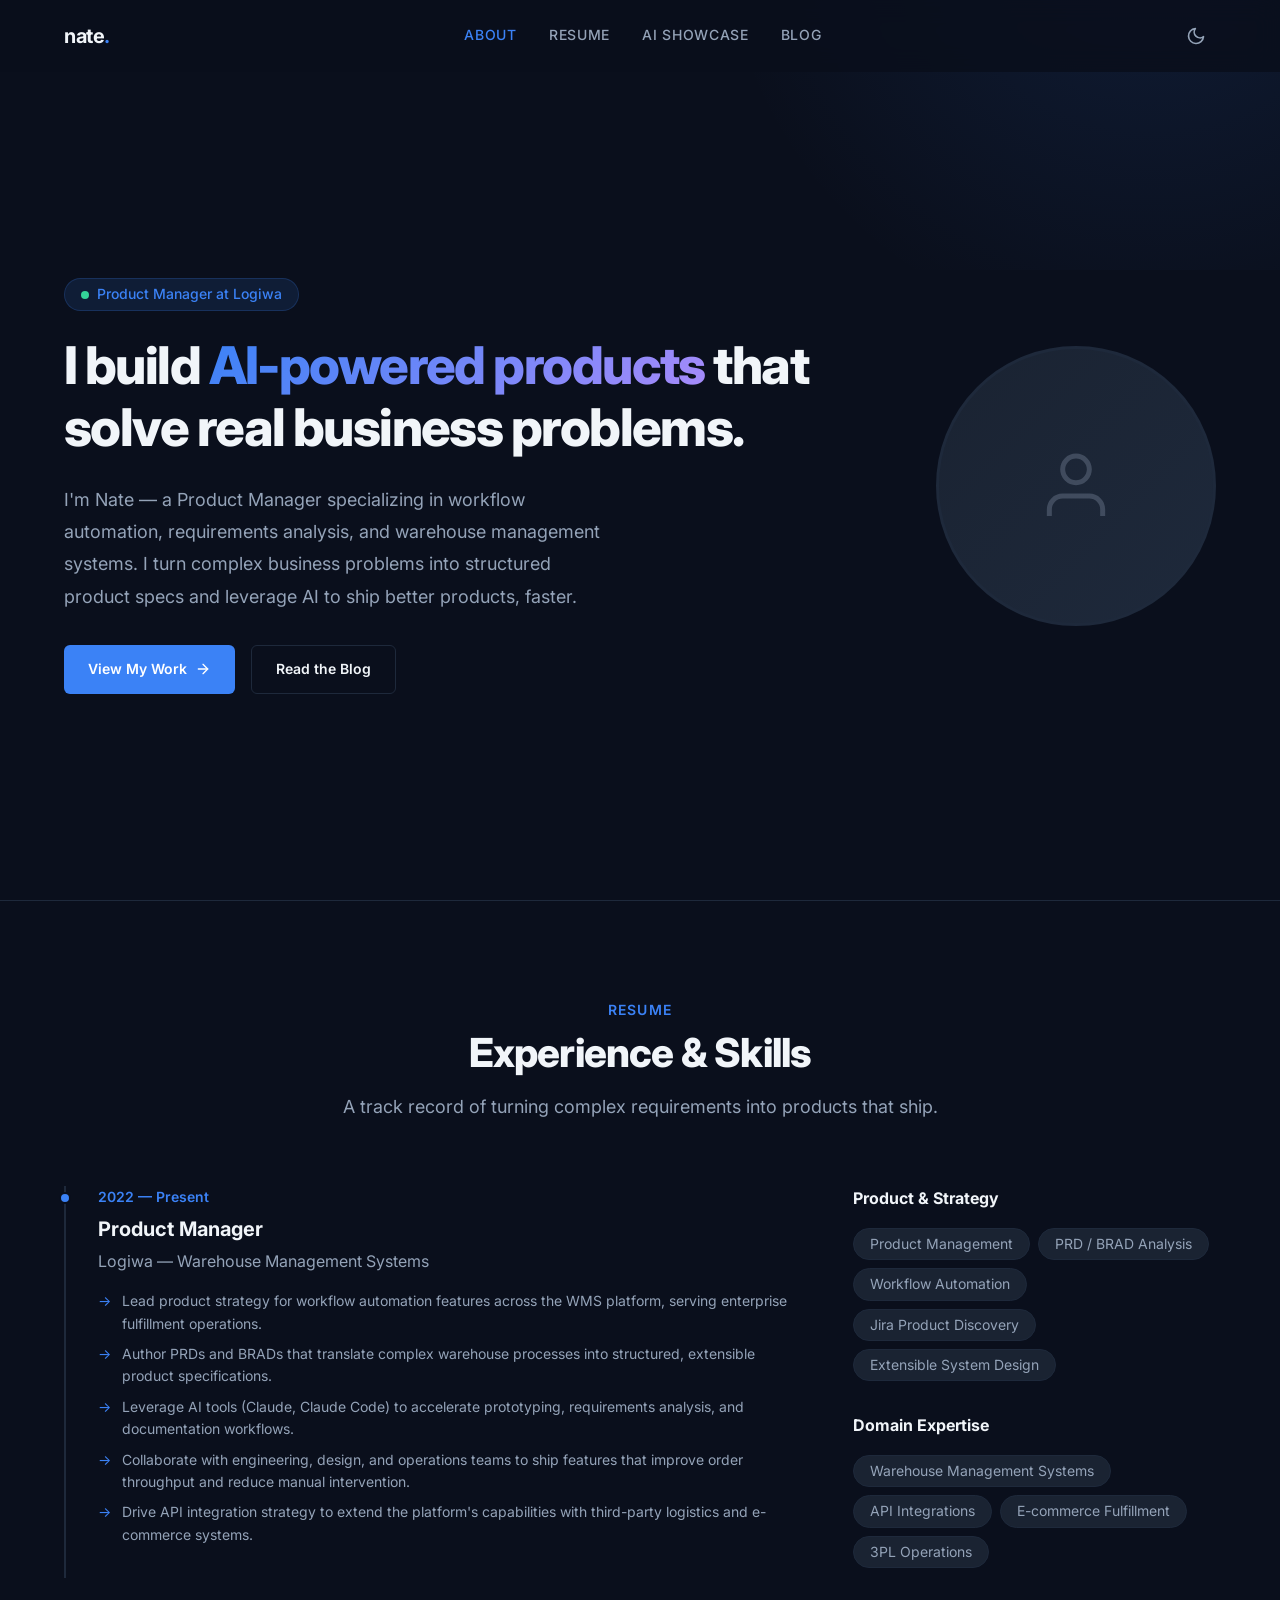
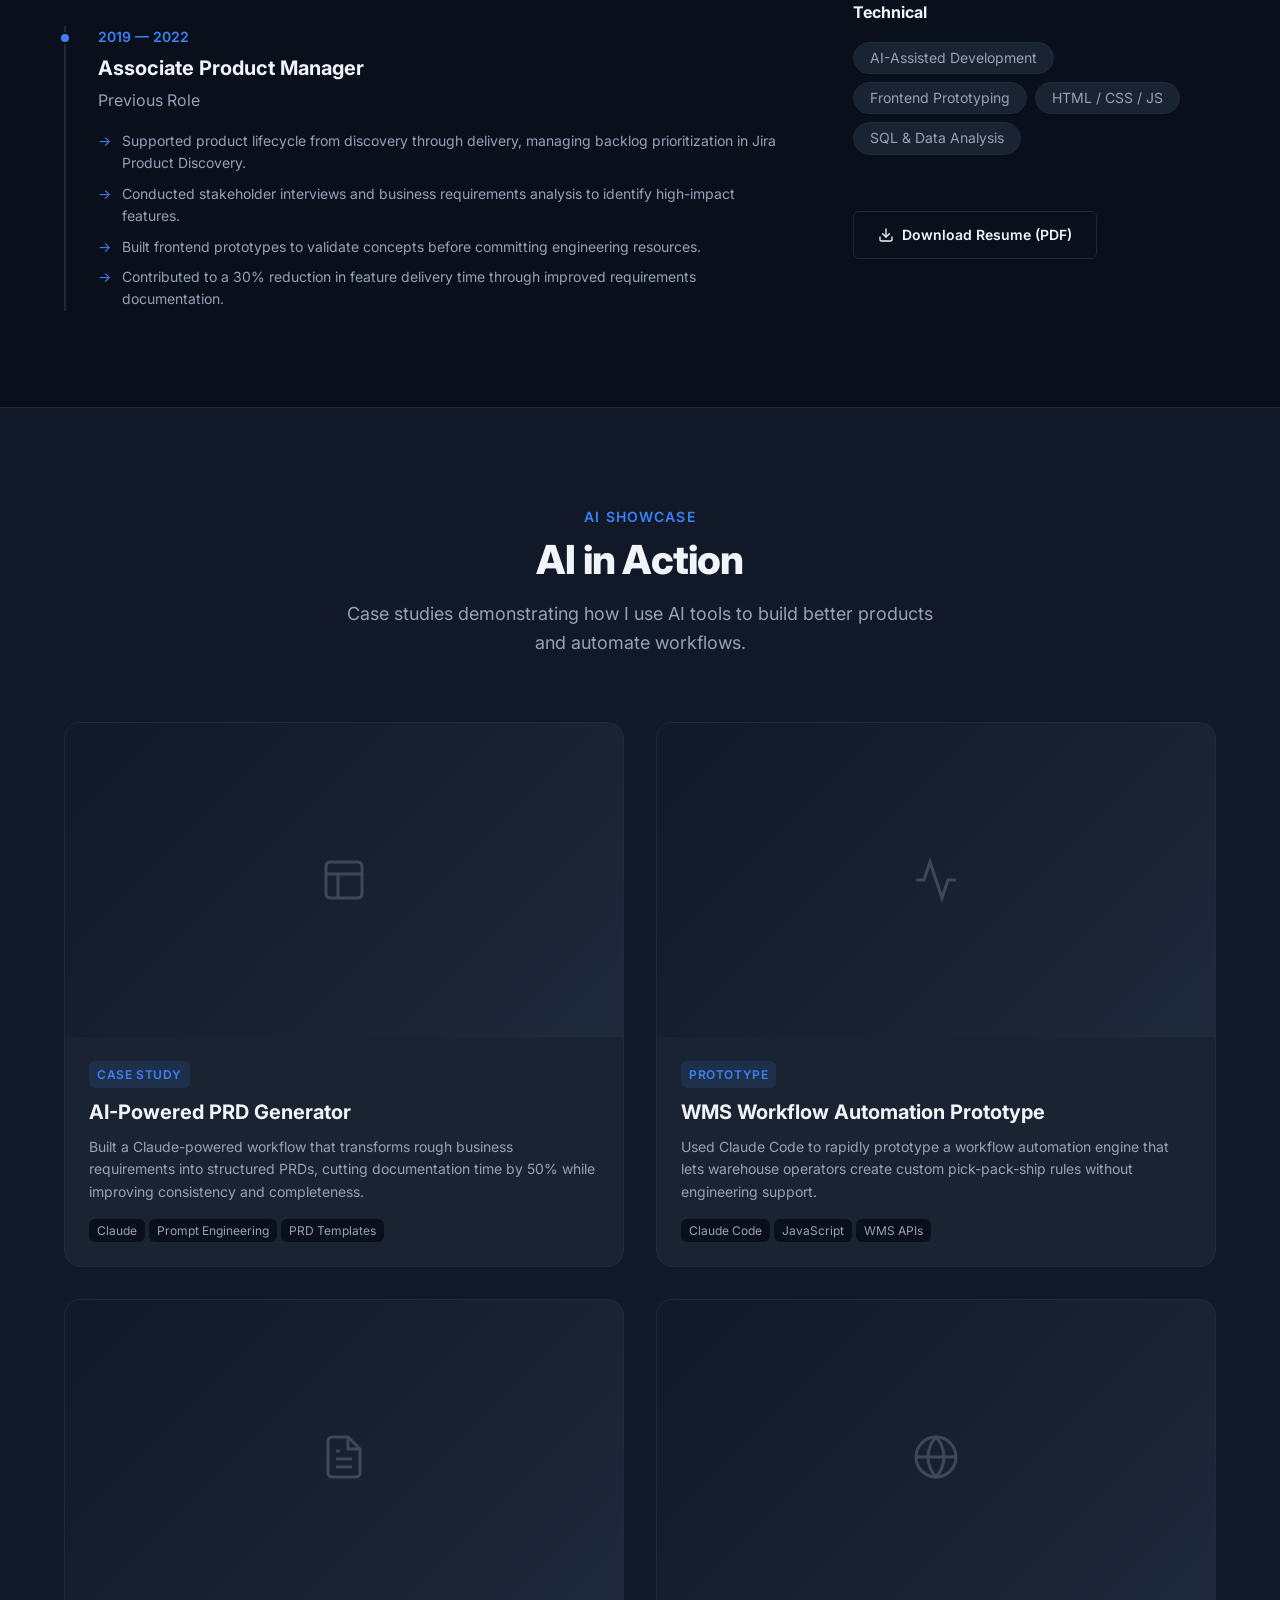
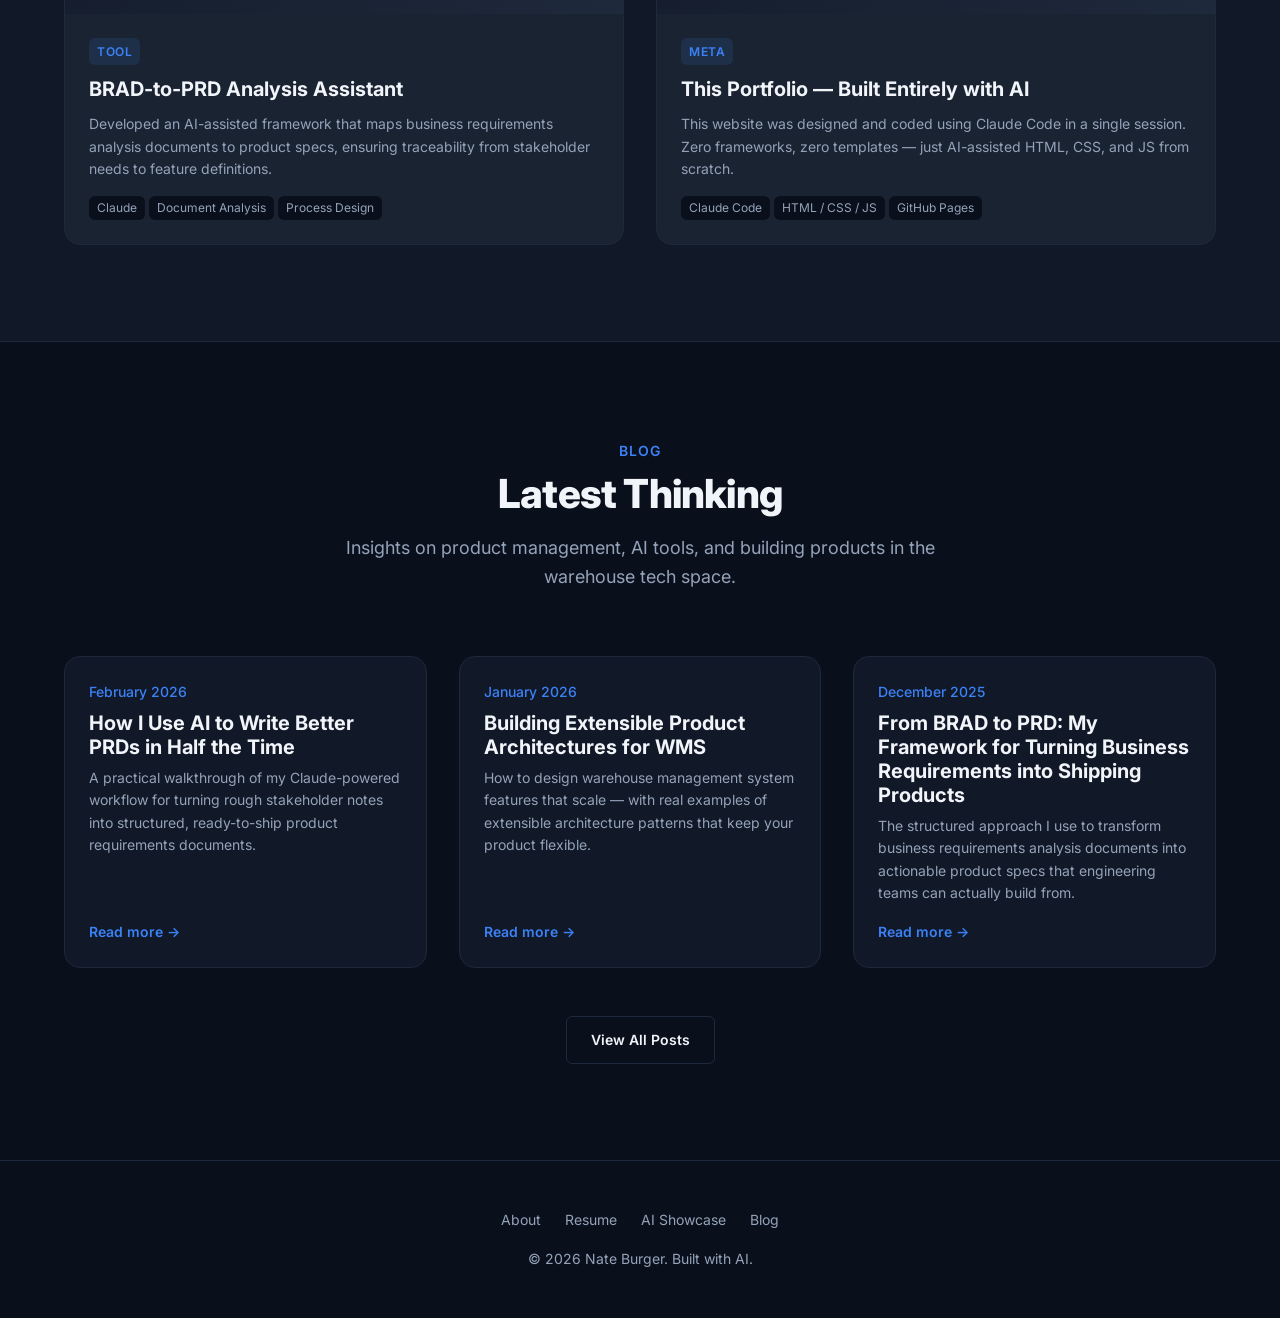
==== index.html @ ef0ab64f "Build complete personal website with blog, AI showcase, and full SEO Static HTML/CSS/JS site for Git" ====
<!DOCTYPE html>
<html lang="en" data-theme="dark">
<head>
  <meta charset="UTF-8">
  <meta name="viewport" content="width=device-width, initial-scale=1.0">

  <!-- Primary Meta -->
  <title>Nate Burger — Product Manager | AI-Powered Product Development & WMS</title>
  <meta name="description" content="Nate Burger is a Product Manager at Logiwa specializing in AI product management, warehouse management systems, workflow automation, and turning complex business problems into shipping products.">
  <meta name="keywords" content="product manager, AI product management, warehouse management systems, workflow automation, WMS product manager, PRD writing, business requirements analysis">
  <meta name="author" content="Nate Burger">
  <link rel="canonical" href="https://ndburger.github.io/testt/">

  <!-- Open Graph -->
  <meta property="og:type" content="website">
  <meta property="og:title" content="Nate Burger — Product Manager | AI-Powered Product Development">
  <meta property="og:description" content="Product Manager specializing in AI product management, warehouse management systems, and workflow automation.">
  <meta property="og:url" content="https://ndburger.github.io/testt/">
  <meta property="og:image" content="https://ndburger.github.io/testt/assets/images/og-image.png">
  <meta property="og:site_name" content="Nate Burger">

  <!-- Twitter Card -->
  <meta name="twitter:card" content="summary_large_image">
  <meta name="twitter:title" content="Nate Burger — Product Manager | AI-Powered Product Development">
  <meta name="twitter:description" content="Product Manager specializing in AI product management, warehouse management systems, and workflow automation.">
  <meta name="twitter:image" content="https://ndburger.github.io/testt/assets/images/og-image.png">

  <!-- JSON-LD Structured Data -->
  <script type="application/ld+json">
  {
    "@context": "https://schema.org",
    "@type": "Person",
    "name": "Nate Burger",
    "url": "https://ndburger.github.io/testt/",
    "jobTitle": "Product Manager",
    "worksFor": {
      "@type": "Organization",
      "name": "Logiwa"
    },
    "description": "Product Manager specializing in AI product management, warehouse management systems, and workflow automation.",
    "knowsAbout": [
      "Product Management",
      "AI Product Management",
      "Warehouse Management Systems",
      "Workflow Automation",
      "PRD Writing",
      "Business Requirements Analysis"
    ],
    "sameAs": []
  }
  </script>

  <!-- Fonts -->
  <link rel="preconnect" href="https://fonts.googleapis.com">
  <link rel="preconnect" href="https://fonts.gstatic.com" crossorigin>
  <link href="https://fonts.googleapis.com/css2?family=Inter:wght@400;500;600;700;800&display=swap" rel="stylesheet">

  <!-- Styles -->
  <link rel="stylesheet" href="assets/css/styles.css">
</head>
<body>

  <!-- ============ HEADER ============ -->
  <header class="site-header" role="banner">
    <div class="container header-inner">
      <a href="/" class="logo">nate<span>.</span></a>

      <nav class="nav-links" role="navigation" aria-label="Main navigation">
        <a href="#about">About</a>
        <a href="#experience">Resume</a>
        <a href="#showcase">AI Showcase</a>
        <a href="#blog">Blog</a>
      </nav>

      <div class="header-actions">
        <button class="theme-toggle" aria-label="Toggle dark/light mode">
          <svg class="icon-moon" width="20" height="20" viewBox="0 0 24 24" fill="none" stroke="currentColor" stroke-width="2" stroke-linecap="round" stroke-linejoin="round"><path d="M21 12.79A9 9 0 1 1 11.21 3 7 7 0 0 0 21 12.79z"/></svg>
          <svg class="icon-sun" width="20" height="20" viewBox="0 0 24 24" fill="none" stroke="currentColor" stroke-width="2" stroke-linecap="round" stroke-linejoin="round"><circle cx="12" cy="12" r="5"/><line x1="12" y1="1" x2="12" y2="3"/><line x1="12" y1="21" x2="12" y2="23"/><line x1="4.22" y1="4.22" x2="5.64" y2="5.64"/><line x1="18.36" y1="18.36" x2="19.78" y2="19.78"/><line x1="1" y1="12" x2="3" y2="12"/><line x1="21" y1="12" x2="23" y2="12"/><line x1="4.22" y1="19.78" x2="5.64" y2="18.36"/><line x1="18.36" y1="5.64" x2="19.78" y2="4.22"/></svg>
        </button>
        <button class="nav-toggle" aria-label="Open menu" aria-expanded="false">
          <span></span>
          <span></span>
          <span></span>
        </button>
      </div>
    </div>
  </header>

  <!-- Mobile nav overlay -->
  <nav class="mobile-nav" role="navigation" aria-label="Mobile navigation">
    <a href="#about">About</a>
    <a href="#experience">Resume</a>
    <a href="#showcase">AI Showcase</a>
    <a href="#blog">Blog</a>
  </nav>

  <main>
    <!-- ============ HERO ============ -->
    <section class="hero" id="about">
      <div class="container">
        <div class="hero-grid">
          <div class="hero-content fade-in">
            <div class="hero-badge">Product Manager at Logiwa</div>
            <h1>I build <span class="highlight">AI-powered products</span> that solve real business problems.</h1>
            <p class="hero-description">I'm Nate — a Product Manager specializing in workflow automation, requirements analysis, and warehouse management systems. I turn complex business problems into structured product specs and leverage AI to ship better products, faster.</p>
            <div class="hero-cta">
              <a href="#experience" class="btn btn-primary">
                View My Work
                <svg width="16" height="16" viewBox="0 0 24 24" fill="none" stroke="currentColor" stroke-width="2" stroke-linecap="round" stroke-linejoin="round"><line x1="5" y1="12" x2="19" y2="12"/><polyline points="12 5 19 12 12 19"/></svg>
              </a>
              <a href="blog/" class="btn btn-outline">Read the Blog</a>
            </div>
          </div>
          <div class="hero-image fade-in">
            <div class="headshot-placeholder" role="img" aria-label="Nate Burger headshot placeholder">
              <svg viewBox="0 0 24 24" fill="none" stroke="currentColor" stroke-width="1.5"><path d="M20 21v-2a4 4 0 0 0-4-4H8a4 4 0 0 0-4 4v2"/><circle cx="12" cy="7" r="4"/></svg>
            </div>
          </div>
        </div>
      </div>
    </section>

    <!-- ============ RESUME / EXPERIENCE ============ -->
    <section class="section resume-section" id="experience">
      <div class="container">
        <div class="section-header fade-in">
          <span class="section-label">Resume</span>
          <h2 class="section-title">Experience & Skills</h2>
          <p class="section-subtitle">A track record of turning complex requirements into products that ship.</p>
        </div>

        <div class="resume-grid">
          <!-- Experience Timeline -->
          <div class="resume-main fade-in-left">
            <div class="experience-item">
              <div class="experience-date">2022 — Present</div>
              <h3 class="experience-role">Product Manager</h3>
              <p class="experience-company">Logiwa — Warehouse Management Systems</p>
              <ul>
                <li>Lead product strategy for workflow automation features across the WMS platform, serving enterprise fulfillment operations.</li>
                <li>Author PRDs and BRADs that translate complex warehouse processes into structured, extensible product specifications.</li>
                <li>Leverage AI tools (Claude, Claude Code) to accelerate prototyping, requirements analysis, and documentation workflows.</li>
                <li>Collaborate with engineering, design, and operations teams to ship features that improve order throughput and reduce manual intervention.</li>
                <li>Drive API integration strategy to extend the platform's capabilities with third-party logistics and e-commerce systems.</li>
              </ul>
            </div>

            <div class="experience-item">
              <div class="experience-date">2019 — 2022</div>
              <h3 class="experience-role">Associate Product Manager</h3>
              <p class="experience-company">Previous Role</p>
              <ul>
                <li>Supported product lifecycle from discovery through delivery, managing backlog prioritization in Jira Product Discovery.</li>
                <li>Conducted stakeholder interviews and business requirements analysis to identify high-impact features.</li>
                <li>Built frontend prototypes to validate concepts before committing engineering resources.</li>
                <li>Contributed to a 30% reduction in feature delivery time through improved requirements documentation.</li>
              </ul>
            </div>
          </div>

          <!-- Skills Sidebar -->
          <div class="resume-sidebar fade-in-right">
            <div class="skills-group">
              <h3>Product & Strategy</h3>
              <div class="skill-tags">
                <span class="skill-tag">Product Management</span>
                <span class="skill-tag">PRD / BRAD Analysis</span>
                <span class="skill-tag">Workflow Automation</span>
                <span class="skill-tag">Jira Product Discovery</span>
                <span class="skill-tag">Extensible System Design</span>
              </div>
            </div>

            <div class="skills-group">
              <h3>Domain Expertise</h3>
              <div class="skill-tags">
                <span class="skill-tag">Warehouse Management Systems</span>
                <span class="skill-tag">API Integrations</span>
                <span class="skill-tag">E-commerce Fulfillment</span>
                <span class="skill-tag">3PL Operations</span>
              </div>
            </div>

            <div class="skills-group">
              <h3>Technical</h3>
              <div class="skill-tags">
                <span class="skill-tag">AI-Assisted Development</span>
                <span class="skill-tag">Frontend Prototyping</span>
                <span class="skill-tag">HTML / CSS / JS</span>
                <span class="skill-tag">SQL & Data Analysis</span>
              </div>
            </div>

            <div class="download-resume">
              <a href="#" class="btn btn-outline" download>
                <svg width="16" height="16" viewBox="0 0 24 24" fill="none" stroke="currentColor" stroke-width="2" stroke-linecap="round" stroke-linejoin="round"><path d="M21 15v4a2 2 0 0 1-2 2H5a2 2 0 0 1-2-2v-4"/><polyline points="7 10 12 15 17 10"/><line x1="12" y1="15" x2="12" y2="3"/></svg>
                Download Resume (PDF)
              </a>
            </div>
          </div>
        </div>
      </div>
    </section>

    <!-- ============ AI SHOWCASE ============ -->
    <section class="section showcase-section" id="showcase">
      <div class="container">
        <div class="section-header fade-in">
          <span class="section-label">AI Showcase</span>
          <h2 class="section-title">AI in Action</h2>
          <p class="section-subtitle">Case studies demonstrating how I use AI tools to build better products and automate workflows.</p>
        </div>

        <div class="showcase-grid stagger">
          <!-- Card 1 -->
          <article class="showcase-card fade-in" style="--i: 0">
            <div class="showcase-image" role="img" aria-label="Screenshot placeholder for AI-powered PRD generator">
              <svg viewBox="0 0 24 24" fill="none" stroke="currentColor" stroke-width="1.5"><rect x="3" y="3" width="18" height="18" rx="2"/><line x1="3" y1="9" x2="21" y2="9"/><line x1="9" y1="21" x2="9" y2="9"/></svg>
            </div>
            <div class="showcase-body">
              <span class="showcase-tag">Case Study</span>
              <h3>AI-Powered PRD Generator</h3>
              <p>Built a Claude-powered workflow that transforms rough business requirements into structured PRDs, cutting documentation time by 50% while improving consistency and completeness.</p>
              <div class="showcase-tools">
                <span>Claude</span>
                <span>Prompt Engineering</span>
                <span>PRD Templates</span>
              </div>
            </div>
          </article>

          <!-- Card 2 -->
          <article class="showcase-card fade-in" style="--i: 1">
            <div class="showcase-image" role="img" aria-label="Screenshot placeholder for workflow automation prototype">
              <svg viewBox="0 0 24 24" fill="none" stroke="currentColor" stroke-width="1.5"><polyline points="22 12 18 12 15 21 9 3 6 12 2 12"/></svg>
            </div>
            <div class="showcase-body">
              <span class="showcase-tag">Prototype</span>
              <h3>WMS Workflow Automation Prototype</h3>
              <p>Used Claude Code to rapidly prototype a workflow automation engine that lets warehouse operators create custom pick-pack-ship rules without engineering support.</p>
              <div class="showcase-tools">
                <span>Claude Code</span>
                <span>JavaScript</span>
                <span>WMS APIs</span>
              </div>
            </div>
          </article>

          <!-- Card 3 -->
          <article class="showcase-card fade-in" style="--i: 2">
            <div class="showcase-image" role="img" aria-label="Screenshot placeholder for requirements analysis dashboard">
              <svg viewBox="0 0 24 24" fill="none" stroke="currentColor" stroke-width="1.5"><path d="M14 2H6a2 2 0 0 0-2 2v16a2 2 0 0 0 2 2h12a2 2 0 0 0 2-2V8z"/><polyline points="14 2 14 8 20 8"/><line x1="16" y1="13" x2="8" y2="13"/><line x1="16" y1="17" x2="8" y2="17"/><polyline points="10 9 9 9 8 9"/></svg>
            </div>
            <div class="showcase-body">
              <span class="showcase-tag">Tool</span>
              <h3>BRAD-to-PRD Analysis Assistant</h3>
              <p>Developed an AI-assisted framework that maps business requirements analysis documents to product specs, ensuring traceability from stakeholder needs to feature definitions.</p>
              <div class="showcase-tools">
                <span>Claude</span>
                <span>Document Analysis</span>
                <span>Process Design</span>
              </div>
            </div>
          </article>

          <!-- Card 4 -->
          <article class="showcase-card fade-in" style="--i: 3">
            <div class="showcase-image" role="img" aria-label="Screenshot placeholder for this portfolio website">
              <svg viewBox="0 0 24 24" fill="none" stroke="currentColor" stroke-width="1.5"><circle cx="12" cy="12" r="10"/><line x1="2" y1="12" x2="22" y2="12"/><path d="M12 2a15.3 15.3 0 0 1 4 10 15.3 15.3 0 0 1-4 10 15.3 15.3 0 0 1-4-10 15.3 15.3 0 0 1 4-10z"/></svg>
            </div>
            <div class="showcase-body">
              <span class="showcase-tag">Meta</span>
              <h3>This Portfolio — Built Entirely with AI</h3>
              <p>This website was designed and coded using Claude Code in a single session. Zero frameworks, zero templates — just AI-assisted HTML, CSS, and JS from scratch.</p>
              <div class="showcase-tools">
                <span>Claude Code</span>
                <span>HTML / CSS / JS</span>
                <span>GitHub Pages</span>
              </div>
            </div>
          </article>
        </div>
      </div>
    </section>

    <!-- ============ BLOG PREVIEW ============ -->
    <section class="section blog-section" id="blog">
      <div class="container">
        <div class="section-header fade-in">
          <span class="section-label">Blog</span>
          <h2 class="section-title">Latest Thinking</h2>
          <p class="section-subtitle">Insights on product management, AI tools, and building products in the warehouse tech space.</p>
        </div>

        <div class="blog-grid stagger">
          <article class="blog-card fade-in" style="--i: 0">
            <span class="blog-card-date">February 2026</span>
            <h3><a href="blog/ai-powered-prds.html">How I Use AI to Write Better PRDs in Half the Time</a></h3>
            <p class="blog-card-excerpt">A practical walkthrough of my Claude-powered workflow for turning rough stakeholder notes into structured, ready-to-ship product requirements documents.</p>
            <a href="blog/ai-powered-prds.html" class="blog-card-link">Read more</a>
          </article>

          <article class="blog-card fade-in" style="--i: 1">
            <span class="blog-card-date">January 2026</span>
            <h3><a href="blog/extensible-product-architectures.html">Building Extensible Product Architectures for WMS</a></h3>
            <p class="blog-card-excerpt">How to design warehouse management system features that scale — with real examples of extensible architecture patterns that keep your product flexible.</p>
            <a href="blog/extensible-product-architectures.html" class="blog-card-link">Read more</a>
          </article>

          <article class="blog-card fade-in" style="--i: 2">
            <span class="blog-card-date">December 2025</span>
            <h3><a href="blog/brad-to-prd-framework.html">From BRAD to PRD: My Framework for Turning Business Requirements into Shipping Products</a></h3>
            <p class="blog-card-excerpt">The structured approach I use to transform business requirements analysis documents into actionable product specs that engineering teams can actually build from.</p>
            <a href="blog/brad-to-prd-framework.html" class="blog-card-link">Read more</a>
          </article>
        </div>

        <div class="blog-view-all fade-in">
          <a href="blog/" class="btn btn-outline">View All Posts</a>
        </div>
      </div>
    </section>
  </main>

  <!-- ============ FOOTER ============ -->
  <footer class="site-footer" role="contentinfo">
    <div class="container">
      <div class="footer-content">
        <nav class="footer-links" aria-label="Footer navigation">
          <a href="#about">About</a>
          <a href="#experience">Resume</a>
          <a href="#showcase">AI Showcase</a>
          <a href="blog/">Blog</a>
        </nav>
        <p class="footer-copy">&copy; 2026 Nate Burger. Built with AI.</p>
      </div>
    </div>
  </footer>

  <!-- Back to top -->
  <button class="back-to-top" aria-label="Back to top">
    <svg width="20" height="20" viewBox="0 0 24 24" fill="none" stroke="currentColor" stroke-width="2" stroke-linecap="round" stroke-linejoin="round"><polyline points="18 15 12 9 6 15"/></svg>
  </button>

  <script src="assets/js/main.js"></script>
</body>
</html>
---- assets/css/styles.css ----
/* ==========================================================================
   Nate's PM Portfolio & Blog — Main Stylesheet
   Mobile-first, dark-mode default
   ========================================================================== */

/* ---------- CSS Custom Properties ---------- */
:root {
  /* Dark mode (default) */
  --color-bg: #0a0f1c;
  --color-surface: #111827;
  --color-surface-raised: #1a2332;
  --color-text: #f1f5f9;
  --color-text-muted: #94a3b8;
  --color-primary: #3b82f6;
  --color-primary-hover: #60a5fa;
  --color-primary-subtle: rgba(59, 130, 246, 0.12);
  --color-border: #1e293b;
  --color-accent: #a78bfa;
  --color-success: #34d399;
  --color-code-bg: #1e293b;

  /* Spacing */
  --space-xs: 0.25rem;
  --space-sm: 0.5rem;
  --space-md: 1rem;
  --space-lg: 1.5rem;
  --space-xl: 2rem;
  --space-2xl: 3rem;
  --space-3xl: 4rem;
  --space-4xl: 6rem;

  /* Typography */
  --font-sans: 'Inter', -apple-system, BlinkMacSystemFont, 'Segoe UI', Roboto, Oxygen, Ubuntu, Cantarell, sans-serif;
  --font-mono: 'JetBrains Mono', 'Fira Code', 'Cascadia Code', Consolas, monospace;
  --font-size-sm: 0.875rem;
  --font-size-base: 1rem;
  --font-size-lg: 1.125rem;
  --font-size-xl: 1.25rem;
  --font-size-2xl: 1.5rem;
  --font-size-3xl: 2rem;
  --font-size-4xl: 2.5rem;
  --font-size-5xl: 3.25rem;
  --line-height-tight: 1.2;
  --line-height-base: 1.6;
  --line-height-loose: 1.8;

  /* Layout */
  --container-max: 1200px;
  --content-max: 720px;
  --header-height: 72px;
  --radius-sm: 6px;
  --radius-md: 10px;
  --radius-lg: 16px;

  /* Transitions */
  --transition-fast: 150ms ease;
  --transition-base: 250ms ease;
  --transition-slow: 400ms ease;
}

/* Light mode overrides */
[data-theme="light"] {
  --color-bg: #ffffff;
  --color-surface: #f8fafc;
  --color-surface-raised: #f1f5f9;
  --color-text: #0f172a;
  --color-text-muted: #475569;
  --color-primary: #2563eb;
  --color-primary-hover: #1d4ed8;
  --color-primary-subtle: rgba(37, 99, 235, 0.08);
  --color-border: #e2e8f0;
  --color-accent: #7c3aed;
  --color-success: #059669;
  --color-code-bg: #f1f5f9;
}

/* ---------- Reset & Base ---------- */
*,
*::before,
*::after {
  margin: 0;
  padding: 0;
  box-sizing: border-box;
}

html {
  scroll-behavior: smooth;
  scroll-padding-top: var(--header-height);
  -webkit-text-size-adjust: 100%;
}

body {
  font-family: var(--font-sans);
  font-size: var(--font-size-base);
  line-height: var(--line-height-base);
  color: var(--color-text);
  background-color: var(--color-bg);
  -webkit-font-smoothing: antialiased;
  -moz-osx-font-smoothing: grayscale;
  transition: background-color var(--transition-base), color var(--transition-base);
}

img {
  max-width: 100%;
  height: auto;
  display: block;
}

a {
  color: var(--color-primary);
  text-decoration: none;
  transition: color var(--transition-fast);
}

a:hover {
  color: var(--color-primary-hover);
}

ul, ol {
  list-style: none;
}

button {
  font: inherit;
  cursor: pointer;
  border: none;
  background: none;
  color: inherit;
}

::selection {
  background: var(--color-primary);
  color: #fff;
}

/* ---------- Utilities ---------- */
.container {
  width: 100%;
  max-width: var(--container-max);
  margin: 0 auto;
  padding: 0 var(--space-lg);
}

.sr-only {
  position: absolute;
  width: 1px;
  height: 1px;
  padding: 0;
  margin: -1px;
  overflow: hidden;
  clip: rect(0, 0, 0, 0);
  white-space: nowrap;
  border-width: 0;
}

/* ---------- Scroll Animations ---------- */
.fade-in {
  opacity: 0;
  transform: translateY(24px);
  transition: opacity 0.6s ease, transform 0.6s ease;
}

.fade-in.visible {
  opacity: 1;
  transform: translateY(0);
}

.fade-in-left {
  opacity: 0;
  transform: translateX(-24px);
  transition: opacity 0.6s ease, transform 0.6s ease;
}

.fade-in-left.visible {
  opacity: 1;
  transform: translateX(0);
}

.fade-in-right {
  opacity: 0;
  transform: translateX(24px);
  transition: opacity 0.6s ease, transform 0.6s ease;
}

.fade-in-right.visible {
  opacity: 1;
  transform: translateX(0);
}

/* Stagger children */
.stagger > * {
  transition-delay: calc(var(--i, 0) * 100ms);
}

/* ---------- Header / Navigation ---------- */
.site-header {
  position: fixed;
  top: 0;
  left: 0;
  right: 0;
  z-index: 100;
  height: var(--header-height);
  background: rgba(10, 15, 28, 0.85);
  backdrop-filter: blur(12px);
  -webkit-backdrop-filter: blur(12px);
  border-bottom: 1px solid var(--color-border);
  transition: background var(--transition-base), border-color var(--transition-base);
}

[data-theme="light"] .site-header {
  background: rgba(255, 255, 255, 0.85);
}

.header-inner {
  display: flex;
  align-items: center;
  justify-content: space-between;
  height: 100%;
}

.logo {
  font-size: var(--font-size-xl);
  font-weight: 700;
  color: var(--color-text);
  letter-spacing: -0.02em;
}

.logo span {
  color: var(--color-primary);
}

.nav-links {
  display: none;
  gap: var(--space-xl);
  align-items: center;
}

.nav-links a {
  color: var(--color-text-muted);
  font-size: var(--font-size-sm);
  font-weight: 500;
  text-transform: uppercase;
  letter-spacing: 0.05em;
  transition: color var(--transition-fast);
}

.nav-links a:hover,
.nav-links a.active {
  color: var(--color-primary);
}

.header-actions {
  display: flex;
  align-items: center;
  gap: var(--space-md);
}

/* Theme toggle */
.theme-toggle {
  display: flex;
  align-items: center;
  justify-content: center;
  width: 40px;
  height: 40px;
  border-radius: 50%;
  color: var(--color-text-muted);
  transition: color var(--transition-fast), background var(--transition-fast);
}

.theme-toggle:hover {
  color: var(--color-text);
  background: var(--color-surface-raised);
}

.theme-toggle .icon-sun {
  display: none;
}

[data-theme="light"] .theme-toggle .icon-moon {
  display: none;
}

[data-theme="light"] .theme-toggle .icon-sun {
  display: block;
}

/* Mobile hamburger */
.nav-toggle {
  display: flex;
  flex-direction: column;
  gap: 5px;
  width: 28px;
  padding: 4px 0;
}

.nav-toggle span {
  display: block;
  height: 2px;
  background: var(--color-text);
  border-radius: 2px;
  transition: transform var(--transition-base), opacity var(--transition-base);
}

.nav-toggle.active span:nth-child(1) {
  transform: translateY(7px) rotate(45deg);
}

.nav-toggle.active span:nth-child(2) {
  opacity: 0;
}

.nav-toggle.active span:nth-child(3) {
  transform: translateY(-7px) rotate(-45deg);
}

/* Mobile menu */
.mobile-nav {
  display: none;
  position: fixed;
  top: var(--header-height);
  left: 0;
  right: 0;
  bottom: 0;
  background: var(--color-bg);
  z-index: 99;
  padding: var(--space-2xl) var(--space-lg);
  opacity: 0;
  transform: translateY(-8px);
  transition: opacity var(--transition-base), transform var(--transition-base);
}

.mobile-nav.open {
  display: flex;
  flex-direction: column;
  gap: var(--space-lg);
  opacity: 1;
  transform: translateY(0);
}

.mobile-nav a {
  color: var(--color-text);
  font-size: var(--font-size-2xl);
  font-weight: 600;
}

/* ---------- Hero Section ---------- */
.hero {
  min-height: 100vh;
  display: flex;
  align-items: center;
  padding-top: var(--header-height);
  position: relative;
  overflow: hidden;
}

.hero::before {
  content: '';
  position: absolute;
  top: -50%;
  right: -30%;
  width: 80%;
  height: 80%;
  background: radial-gradient(circle, var(--color-primary-subtle) 0%, transparent 70%);
  pointer-events: none;
}

.hero-grid {
  display: grid;
  grid-template-columns: 1fr;
  gap: var(--space-2xl);
  align-items: center;
}

.hero-content {
  position: relative;
  z-index: 1;
}

.hero-badge {
  display: inline-flex;
  align-items: center;
  gap: var(--space-sm);
  padding: var(--space-xs) var(--space-md);
  background: var(--color-primary-subtle);
  border: 1px solid rgba(59, 130, 246, 0.2);
  border-radius: 999px;
  font-size: var(--font-size-sm);
  color: var(--color-primary);
  font-weight: 500;
  margin-bottom: var(--space-lg);
}

.hero-badge::before {
  content: '';
  width: 8px;
  height: 8px;
  border-radius: 50%;
  background: var(--color-success);
  animation: pulse 2s infinite;
}

@keyframes pulse {
  0%, 100% { opacity: 1; }
  50% { opacity: 0.4; }
}

.hero h1 {
  font-size: var(--font-size-4xl);
  font-weight: 800;
  line-height: var(--line-height-tight);
  letter-spacing: -0.03em;
  margin-bottom: var(--space-lg);
}

.hero h1 .highlight {
  background: linear-gradient(135deg, var(--color-primary), var(--color-accent));
  -webkit-background-clip: text;
  -webkit-text-fill-color: transparent;
  background-clip: text;
}

.hero-description {
  font-size: var(--font-size-lg);
  color: var(--color-text-muted);
  line-height: var(--line-height-loose);
  max-width: 540px;
  margin-bottom: var(--space-xl);
}

.hero-cta {
  display: flex;
  flex-wrap: wrap;
  gap: var(--space-md);
}

.hero-image {
  display: flex;
  justify-content: center;
}

.headshot-placeholder {
  width: 280px;
  height: 280px;
  border-radius: 50%;
  background: linear-gradient(135deg, var(--color-surface-raised), var(--color-border));
  display: flex;
  align-items: center;
  justify-content: center;
  font-size: var(--font-size-sm);
  color: var(--color-text-muted);
  border: 3px solid var(--color-border);
  position: relative;
  overflow: hidden;
}

.headshot-placeholder svg {
  width: 80px;
  height: 80px;
  opacity: 0.3;
}

/* ---------- Buttons ---------- */
.btn {
  display: inline-flex;
  align-items: center;
  gap: var(--space-sm);
  padding: 0.75rem 1.5rem;
  font-weight: 600;
  font-size: var(--font-size-sm);
  border-radius: var(--radius-sm);
  transition: all var(--transition-fast);
  white-space: nowrap;
}

.btn-primary {
  background: var(--color-primary);
  color: #fff;
}

.btn-primary:hover {
  background: var(--color-primary-hover);
  color: #fff;
  transform: translateY(-1px);
  box-shadow: 0 4px 12px rgba(59, 130, 246, 0.3);
}

.btn-outline {
  border: 1px solid var(--color-border);
  color: var(--color-text);
}

.btn-outline:hover {
  border-color: var(--color-primary);
  color: var(--color-primary);
  background: var(--color-primary-subtle);
}

.btn svg {
  width: 16px;
  height: 16px;
}

/* ---------- Sections ---------- */
.section {
  padding: var(--space-4xl) 0;
}

.section-header {
  text-align: center;
  margin-bottom: var(--space-3xl);
}

.section-label {
  display: inline-block;
  font-size: var(--font-size-sm);
  font-weight: 600;
  text-transform: uppercase;
  letter-spacing: 0.08em;
  color: var(--color-primary);
  margin-bottom: var(--space-sm);
}

.section-title {
  font-size: var(--font-size-3xl);
  font-weight: 800;
  letter-spacing: -0.02em;
  line-height: var(--line-height-tight);
  margin-bottom: var(--space-md);
}

.section-subtitle {
  font-size: var(--font-size-lg);
  color: var(--color-text-muted);
  max-width: 600px;
  margin: 0 auto;
}

/* ---------- Resume / Experience Section ---------- */
.resume-section {
  border-top: 1px solid var(--color-border);
}

.resume-grid {
  display: grid;
  grid-template-columns: 1fr;
  gap: var(--space-3xl);
}

.resume-main {
  display: flex;
  flex-direction: column;
  gap: var(--space-2xl);
}

/* Experience timeline */
.experience-item {
  position: relative;
  padding-left: var(--space-xl);
  border-left: 2px solid var(--color-border);
  padding-bottom: var(--space-xl);
}

.experience-item:last-child {
  padding-bottom: 0;
}

.experience-item::before {
  content: '';
  position: absolute;
  left: -7px;
  top: 6px;
  width: 12px;
  height: 12px;
  border-radius: 50%;
  background: var(--color-primary);
  border: 2px solid var(--color-bg);
}

.experience-date {
  font-size: var(--font-size-sm);
  color: var(--color-primary);
  font-weight: 600;
  margin-bottom: var(--space-xs);
}

.experience-role {
  font-size: var(--font-size-xl);
  font-weight: 700;
  margin-bottom: var(--space-xs);
}

.experience-company {
  color: var(--color-text-muted);
  margin-bottom: var(--space-md);
}

.experience-item ul {
  display: flex;
  flex-direction: column;
  gap: var(--space-sm);
}

.experience-item li {
  position: relative;
  padding-left: var(--space-lg);
  color: var(--color-text-muted);
  font-size: var(--font-size-sm);
  line-height: var(--line-height-base);
}

.experience-item li::before {
  content: '→';
  position: absolute;
  left: 0;
  color: var(--color-primary);
}

/* Skills */
.resume-sidebar {
  display: flex;
  flex-direction: column;
  gap: var(--space-xl);
}

.skills-group h3 {
  font-size: var(--font-size-base);
  font-weight: 700;
  margin-bottom: var(--space-md);
  color: var(--color-text);
}

.skill-tags {
  display: flex;
  flex-wrap: wrap;
  gap: var(--space-sm);
}

.skill-tag {
  padding: var(--space-xs) var(--space-md);
  background: var(--color-surface-raised);
  border: 1px solid var(--color-border);
  border-radius: 999px;
  font-size: var(--font-size-sm);
  color: var(--color-text-muted);
  transition: all var(--transition-fast);
}

.skill-tag:hover {
  border-color: var(--color-primary);
  color: var(--color-primary);
  background: var(--color-primary-subtle);
}

.download-resume {
  margin-top: var(--space-lg);
}

/* ---------- AI Showcase Section ---------- */
.showcase-section {
  border-top: 1px solid var(--color-border);
  background: var(--color-surface);
}

.showcase-grid {
  display: grid;
  grid-template-columns: 1fr;
  gap: var(--space-xl);
}

.showcase-card {
  background: var(--color-surface-raised);
  border: 1px solid var(--color-border);
  border-radius: var(--radius-lg);
  overflow: hidden;
  transition: transform var(--transition-base), box-shadow var(--transition-base), border-color var(--transition-base);
}

.showcase-card:hover {
  transform: translateY(-4px);
  box-shadow: 0 12px 40px rgba(0, 0, 0, 0.2);
  border-color: var(--color-primary);
}

[data-theme="light"] .showcase-card:hover {
  box-shadow: 0 12px 40px rgba(0, 0, 0, 0.08);
}

.showcase-image {
  width: 100%;
  aspect-ratio: 16 / 9;
  background: linear-gradient(135deg, var(--color-surface), var(--color-border));
  display: flex;
  align-items: center;
  justify-content: center;
  color: var(--color-text-muted);
  font-size: var(--font-size-sm);
}

.showcase-image svg {
  width: 48px;
  height: 48px;
  opacity: 0.3;
}

.showcase-body {
  padding: var(--space-lg);
}

.showcase-tag {
  display: inline-block;
  padding: var(--space-xs) var(--space-sm);
  background: var(--color-primary-subtle);
  color: var(--color-primary);
  font-size: 0.75rem;
  font-weight: 600;
  border-radius: var(--radius-sm);
  text-transform: uppercase;
  letter-spacing: 0.05em;
  margin-bottom: var(--space-sm);
}

.showcase-body h3 {
  font-size: var(--font-size-xl);
  font-weight: 700;
  margin-bottom: var(--space-sm);
}

.showcase-body p {
  color: var(--color-text-muted);
  font-size: var(--font-size-sm);
  line-height: var(--line-height-base);
}

.showcase-tools {
  display: flex;
  flex-wrap: wrap;
  gap: var(--space-xs);
  margin-top: var(--space-md);
}

.showcase-tools span {
  padding: 2px 8px;
  background: var(--color-bg);
  border-radius: var(--radius-sm);
  font-size: 0.75rem;
  color: var(--color-text-muted);
}

/* ---------- Blog Section ---------- */
.blog-section {
  border-top: 1px solid var(--color-border);
}

.blog-grid {
  display: grid;
  grid-template-columns: 1fr;
  gap: var(--space-xl);
}

.blog-card {
  background: var(--color-surface);
  border: 1px solid var(--color-border);
  border-radius: var(--radius-lg);
  padding: var(--space-lg);
  transition: transform var(--transition-base), box-shadow var(--transition-base), border-color var(--transition-base);
  display: flex;
  flex-direction: column;
}

.blog-card:hover {
  transform: translateY(-2px);
  border-color: var(--color-primary);
  box-shadow: 0 8px 24px rgba(0, 0, 0, 0.15);
}

[data-theme="light"] .blog-card:hover {
  box-shadow: 0 8px 24px rgba(0, 0, 0, 0.06);
}

.blog-card-date {
  font-size: var(--font-size-sm);
  color: var(--color-primary);
  font-weight: 500;
  margin-bottom: var(--space-sm);
}

.blog-card h3 {
  font-size: var(--font-size-xl);
  font-weight: 700;
  margin-bottom: var(--space-sm);
  line-height: var(--line-height-tight);
}

.blog-card h3 a {
  color: var(--color-text);
  transition: color var(--transition-fast);
}

.blog-card h3 a:hover {
  color: var(--color-primary);
}

.blog-card-excerpt {
  color: var(--color-text-muted);
  font-size: var(--font-size-sm);
  line-height: var(--line-height-base);
  flex: 1;
  margin-bottom: var(--space-md);
}

.blog-card-link {
  font-size: var(--font-size-sm);
  font-weight: 600;
  display: inline-flex;
  align-items: center;
  gap: var(--space-xs);
}

.blog-card-link::after {
  content: '→';
  transition: transform var(--transition-fast);
}

.blog-card-link:hover::after {
  transform: translateX(4px);
}

.blog-view-all {
  text-align: center;
  margin-top: var(--space-2xl);
}

/* ---------- Blog Post Layout ---------- */
.blog-post-header {
  padding-top: calc(var(--header-height) + var(--space-3xl));
  padding-bottom: var(--space-2xl);
  text-align: center;
}

.blog-post-meta {
  display: flex;
  align-items: center;
  justify-content: center;
  gap: var(--space-md);
  flex-wrap: wrap;
  margin-bottom: var(--space-lg);
  color: var(--color-text-muted);
  font-size: var(--font-size-sm);
}

.blog-post-meta span {
  display: inline-flex;
  align-items: center;
  gap: var(--space-xs);
}

.blog-post-header h1 {
  font-size: var(--font-size-3xl);
  font-weight: 800;
  letter-spacing: -0.02em;
  line-height: var(--line-height-tight);
  max-width: 800px;
  margin: 0 auto;
}

.blog-post-content {
  max-width: var(--content-max);
  margin: 0 auto;
  padding: 0 var(--space-lg) var(--space-4xl);
}

.blog-post-content h2 {
  font-size: var(--font-size-2xl);
  font-weight: 700;
  margin-top: var(--space-2xl);
  margin-bottom: var(--space-md);
  letter-spacing: -0.01em;
}

.blog-post-content h3 {
  font-size: var(--font-size-xl);
  font-weight: 600;
  margin-top: var(--space-xl);
  margin-bottom: var(--space-sm);
}

.blog-post-content p {
  color: var(--color-text-muted);
  line-height: var(--line-height-loose);
  margin-bottom: var(--space-lg);
}

.blog-post-content ul,
.blog-post-content ol {
  margin-bottom: var(--space-lg);
  padding-left: var(--space-xl);
}

.blog-post-content ul {
  list-style: disc;
}

.blog-post-content ol {
  list-style: decimal;
}

.blog-post-content li {
  color: var(--color-text-muted);
  line-height: var(--line-height-loose);
  margin-bottom: var(--space-sm);
}

.blog-post-content blockquote {
  border-left: 3px solid var(--color-primary);
  padding: var(--space-md) var(--space-lg);
  margin-bottom: var(--space-lg);
  background: var(--color-surface);
  border-radius: 0 var(--radius-sm) var(--radius-sm) 0;
}

.blog-post-content blockquote p {
  color: var(--color-text);
  font-style: italic;
  margin-bottom: 0;
}

.blog-post-content code {
  font-family: var(--font-mono);
  font-size: 0.875em;
  background: var(--color-code-bg);
  padding: 2px 6px;
  border-radius: 4px;
}

.blog-post-content pre {
  background: var(--color-code-bg);
  border: 1px solid var(--color-border);
  border-radius: var(--radius-md);
  padding: var(--space-lg);
  overflow-x: auto;
  margin-bottom: var(--space-lg);
}

.blog-post-content pre code {
  background: none;
  padding: 0;
}

.blog-post-content strong {
  color: var(--color-text);
  font-weight: 600;
}

.blog-post-content a {
  text-decoration: underline;
  text-decoration-color: var(--color-primary);
  text-underline-offset: 2px;
}

/* Blog post nav (prev/next) */
.blog-post-nav {
  max-width: var(--content-max);
  margin: 0 auto;
  padding: var(--space-xl) var(--space-lg);
  border-top: 1px solid var(--color-border);
  display: flex;
  justify-content: space-between;
  gap: var(--space-lg);
}

.blog-post-nav a {
  font-size: var(--font-size-sm);
  font-weight: 600;
}

/* ---------- Blog Index (standalone page) ---------- */
.blog-index-header {
  padding-top: calc(var(--header-height) + var(--space-3xl));
  padding-bottom: var(--space-xl);
  text-align: center;
}

.blog-index-header h1 {
  font-size: var(--font-size-3xl);
  font-weight: 800;
  letter-spacing: -0.02em;
  margin-bottom: var(--space-sm);
}

.blog-index-header p {
  color: var(--color-text-muted);
  font-size: var(--font-size-lg);
}

.blog-index-grid {
  display: grid;
  grid-template-columns: 1fr;
  gap: var(--space-xl);
  padding-bottom: var(--space-4xl);
}

/* ---------- Footer ---------- */
.site-footer {
  border-top: 1px solid var(--color-border);
  padding: var(--space-2xl) 0;
  text-align: center;
}

.footer-content {
  display: flex;
  flex-direction: column;
  align-items: center;
  gap: var(--space-md);
}

.footer-links {
  display: flex;
  gap: var(--space-lg);
}

.footer-links a {
  color: var(--color-text-muted);
  font-size: var(--font-size-sm);
  transition: color var(--transition-fast);
}

.footer-links a:hover {
  color: var(--color-primary);
}

.footer-copy {
  color: var(--color-text-muted);
  font-size: var(--font-size-sm);
}

/* ---------- Back to top ---------- */
.back-to-top {
  position: fixed;
  bottom: var(--space-xl);
  right: var(--space-xl);
  width: 44px;
  height: 44px;
  border-radius: 50%;
  background: var(--color-primary);
  color: #fff;
  display: flex;
  align-items: center;
  justify-content: center;
  opacity: 0;
  transform: translateY(12px);
  transition: opacity var(--transition-base), transform var(--transition-base);
  pointer-events: none;
  z-index: 50;
  box-shadow: 0 4px 12px rgba(59, 130, 246, 0.3);
}

.back-to-top.visible {
  opacity: 1;
  transform: translateY(0);
  pointer-events: auto;
}

.back-to-top:hover {
  color: #fff;
  transform: translateY(-2px);
}

/* ---------- Responsive ---------- */
@media (min-width: 640px) {
  .hero h1 {
    font-size: var(--font-size-5xl);
  }

  .blog-grid,
  .blog-index-grid {
    grid-template-columns: repeat(2, 1fr);
  }

  .showcase-grid {
    grid-template-columns: repeat(2, 1fr);
  }
}

@media (min-width: 768px) {
  .section-title {
    font-size: var(--font-size-4xl);
  }

  .blog-post-header h1 {
    font-size: var(--font-size-4xl);
  }
}

@media (min-width: 1024px) {
  .nav-links {
    display: flex;
  }

  .nav-toggle {
    display: none;
  }

  .hero-grid {
    grid-template-columns: 1fr auto;
  }

  .resume-grid {
    grid-template-columns: 2fr 1fr;
  }

  .blog-grid {
    grid-template-columns: repeat(3, 1fr);
  }

  .blog-index-grid {
    grid-template-columns: repeat(2, 1fr);
  }

  .showcase-grid {
    grid-template-columns: repeat(2, 1fr);
  }
}

@media (min-width: 1200px) {
  .blog-index-grid {
    grid-template-columns: repeat(3, 1fr);
  }
}

/* ---------- Print ---------- */
@media print {
  .site-header,
  .theme-toggle,
  .nav-toggle,
  .mobile-nav,
  .back-to-top {
    display: none !important;
  }

  body {
    color: #000;
    background: #fff;
  }

  .section {
    padding: 1rem 0;
  }
}
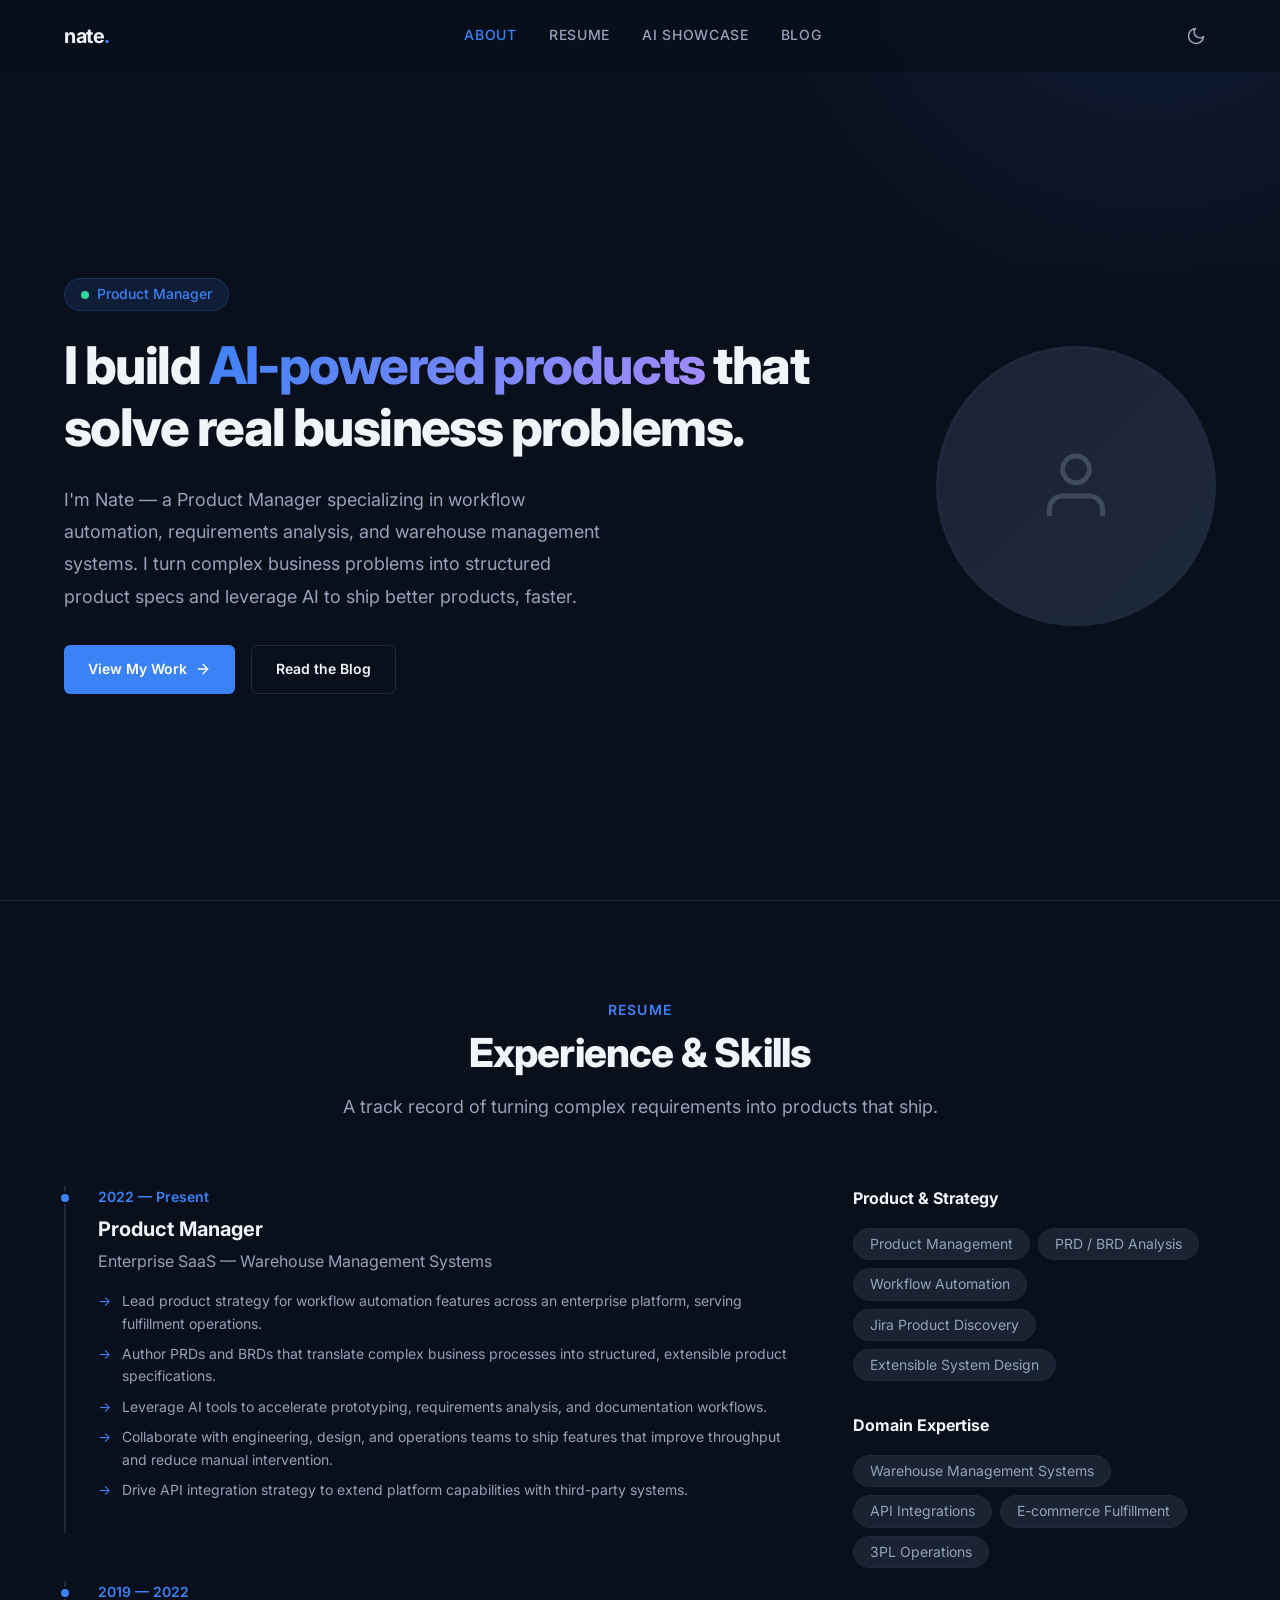
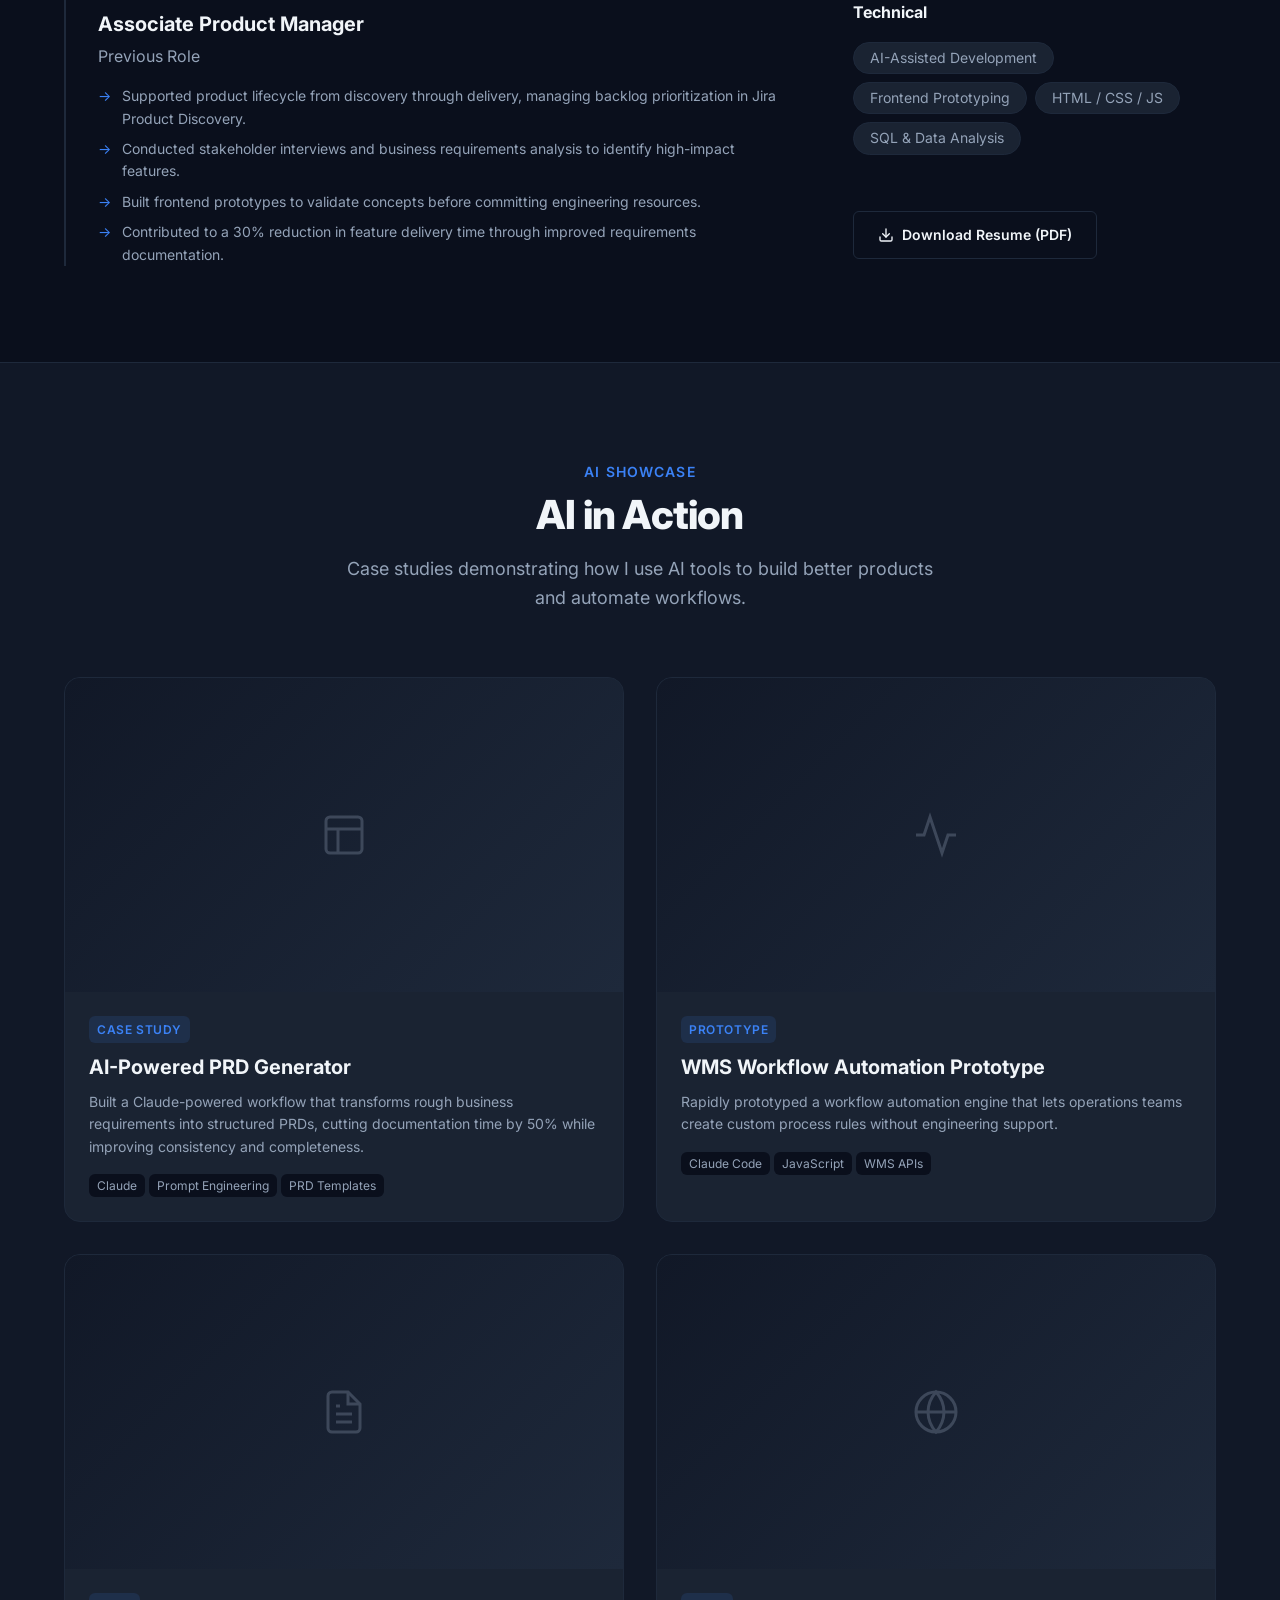
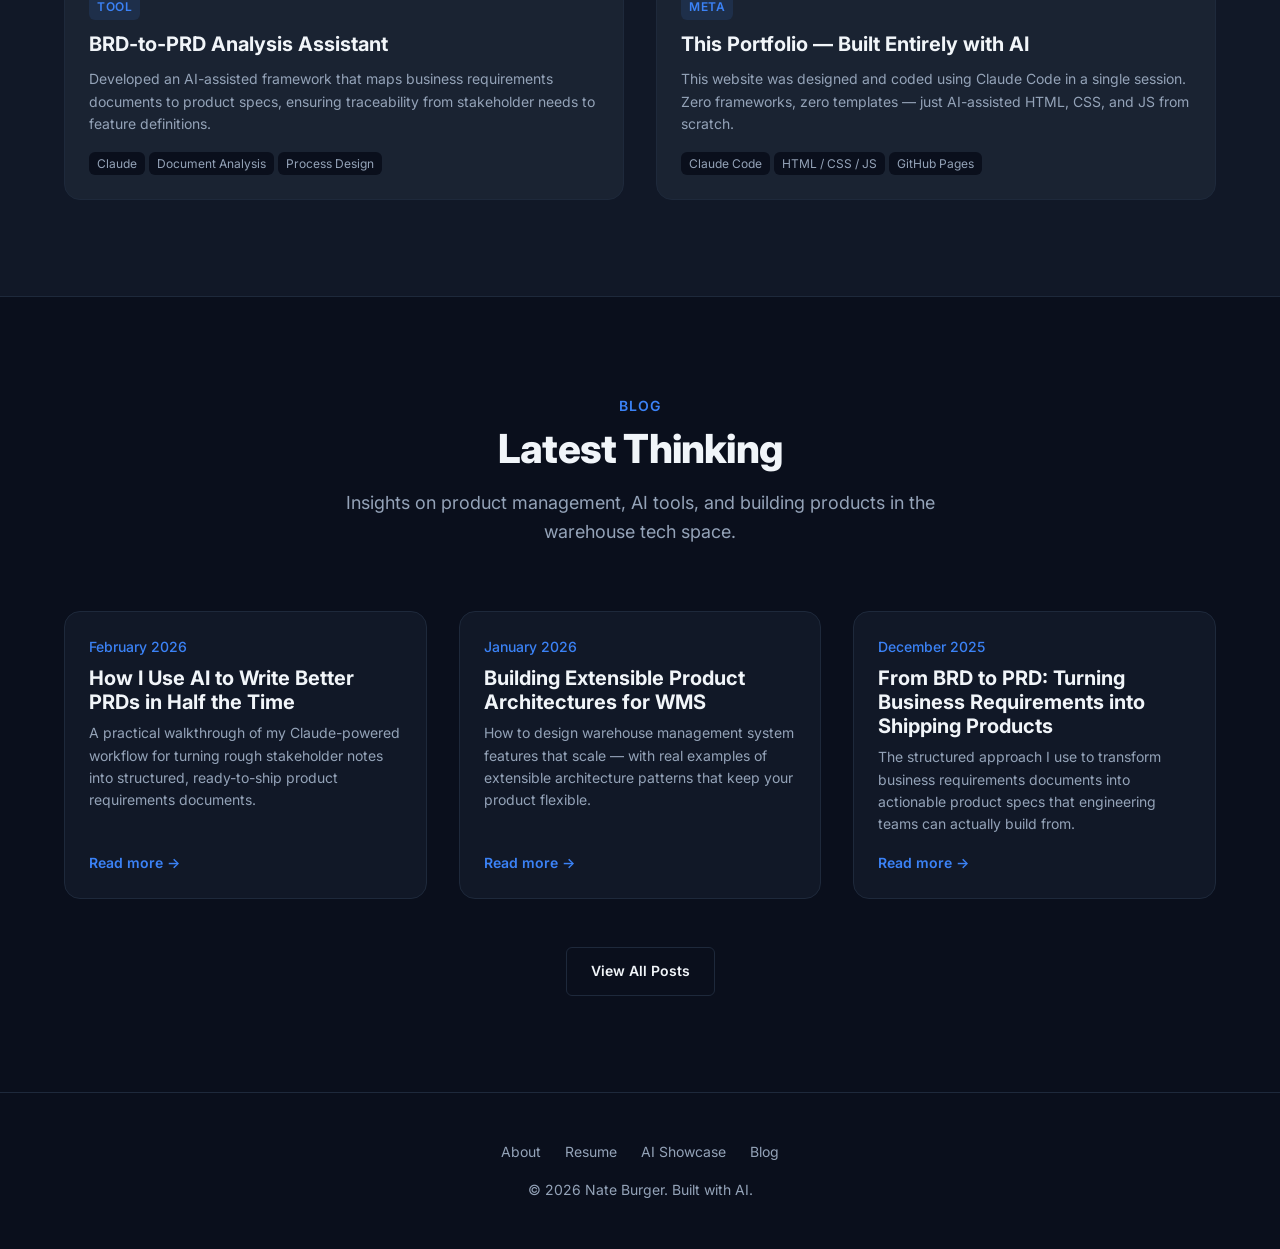
==== commit 49f57479: "Remove company-confidential content and use generic language - Replace BRAD terminology with industr" ====
--- a/index.html
+++ b/index.html
@@ -6,7 +6,7 @@
 
   <!-- Primary Meta -->
   <title>Nate Burger — Product Manager | AI-Powered Product Development & WMS</title>
-  <meta name="description" content="Nate Burger is a Product Manager at Logiwa specializing in AI product management, warehouse management systems, workflow automation, and turning complex business problems into shipping products.">
+  <meta name="description" content="Nate Burger is a Product Manager specializing in AI product management, warehouse management systems, workflow automation, and turning complex business problems into shipping products.">
   <meta name="keywords" content="product manager, AI product management, warehouse management systems, workflow automation, WMS product manager, PRD writing, business requirements analysis">
   <meta name="author" content="Nate Burger">
   <link rel="canonical" href="https://ndburger.github.io/testt/">
@@ -35,7 +35,7 @@
     "jobTitle": "Product Manager",
     "worksFor": {
       "@type": "Organization",
-      "name": "Logiwa"
+      "name": ""
     },
     "description": "Product Manager specializing in AI product management, warehouse management systems, and workflow automation.",
     "knowsAbout": [
@@ -100,7 +100,7 @@
       <div class="container">
         <div class="hero-grid">
           <div class="hero-content fade-in">
-            <div class="hero-badge">Product Manager at Logiwa</div>
+            <div class="hero-badge">Product Manager</div>
             <h1>I build <span class="highlight">AI-powered products</span> that solve real business problems.</h1>
             <p class="hero-description">I'm Nate — a Product Manager specializing in workflow automation, requirements analysis, and warehouse management systems. I turn complex business problems into structured product specs and leverage AI to ship better products, faster.</p>
             <div class="hero-cta">
@@ -135,13 +135,13 @@
             <div class="experience-item">
               <div class="experience-date">2022 — Present</div>
               <h3 class="experience-role">Product Manager</h3>
-              <p class="experience-company">Logiwa — Warehouse Management Systems</p>
+              <p class="experience-company">Enterprise SaaS — Warehouse Management Systems</p>
               <ul>
-                <li>Lead product strategy for workflow automation features across the WMS platform, serving enterprise fulfillment operations.</li>
-                <li>Author PRDs and BRADs that translate complex warehouse processes into structured, extensible product specifications.</li>
-                <li>Leverage AI tools (Claude, Claude Code) to accelerate prototyping, requirements analysis, and documentation workflows.</li>
-                <li>Collaborate with engineering, design, and operations teams to ship features that improve order throughput and reduce manual intervention.</li>
-                <li>Drive API integration strategy to extend the platform's capabilities with third-party logistics and e-commerce systems.</li>
+                <li>Lead product strategy for workflow automation features across an enterprise platform, serving fulfillment operations.</li>
+                <li>Author PRDs and BRDs that translate complex business processes into structured, extensible product specifications.</li>
+                <li>Leverage AI tools to accelerate prototyping, requirements analysis, and documentation workflows.</li>
+                <li>Collaborate with engineering, design, and operations teams to ship features that improve throughput and reduce manual intervention.</li>
+                <li>Drive API integration strategy to extend platform capabilities with third-party systems.</li>
               </ul>
             </div>
 
@@ -164,7 +164,7 @@
               <h3>Product & Strategy</h3>
               <div class="skill-tags">
                 <span class="skill-tag">Product Management</span>
-                <span class="skill-tag">PRD / BRAD Analysis</span>
+                <span class="skill-tag">PRD / BRD Analysis</span>
                 <span class="skill-tag">Workflow Automation</span>
                 <span class="skill-tag">Jira Product Discovery</span>
                 <span class="skill-tag">Extensible System Design</span>
@@ -237,7 +237,7 @@
             <div class="showcase-body">
               <span class="showcase-tag">Prototype</span>
               <h3>WMS Workflow Automation Prototype</h3>
-              <p>Used Claude Code to rapidly prototype a workflow automation engine that lets warehouse operators create custom pick-pack-ship rules without engineering support.</p>
+              <p>Rapidly prototyped a workflow automation engine that lets operations teams create custom process rules without engineering support.</p>
               <div class="showcase-tools">
                 <span>Claude Code</span>
                 <span>JavaScript</span>
@@ -253,8 +253,8 @@
             </div>
             <div class="showcase-body">
               <span class="showcase-tag">Tool</span>
-              <h3>BRAD-to-PRD Analysis Assistant</h3>
-              <p>Developed an AI-assisted framework that maps business requirements analysis documents to product specs, ensuring traceability from stakeholder needs to feature definitions.</p>
+              <h3>BRD-to-PRD Analysis Assistant</h3>
+              <p>Developed an AI-assisted framework that maps business requirements documents to product specs, ensuring traceability from stakeholder needs to feature definitions.</p>
               <div class="showcase-tools">
                 <span>Claude</span>
                 <span>Document Analysis</span>
@@ -309,8 +309,8 @@
 
           <article class="blog-card fade-in" style="--i: 2">
             <span class="blog-card-date">December 2025</span>
-            <h3><a href="blog/brad-to-prd-framework.html">From BRAD to PRD: My Framework for Turning Business Requirements into Shipping Products</a></h3>
-            <p class="blog-card-excerpt">The structured approach I use to transform business requirements analysis documents into actionable product specs that engineering teams can actually build from.</p>
+            <h3><a href="blog/brad-to-prd-framework.html">From BRD to PRD: Turning Business Requirements into Shipping Products</a></h3>
+            <p class="blog-card-excerpt">The structured approach I use to transform business requirements documents into actionable product specs that engineering teams can actually build from.</p>
             <a href="blog/brad-to-prd-framework.html" class="blog-card-link">Read more</a>
           </article>
         </div>
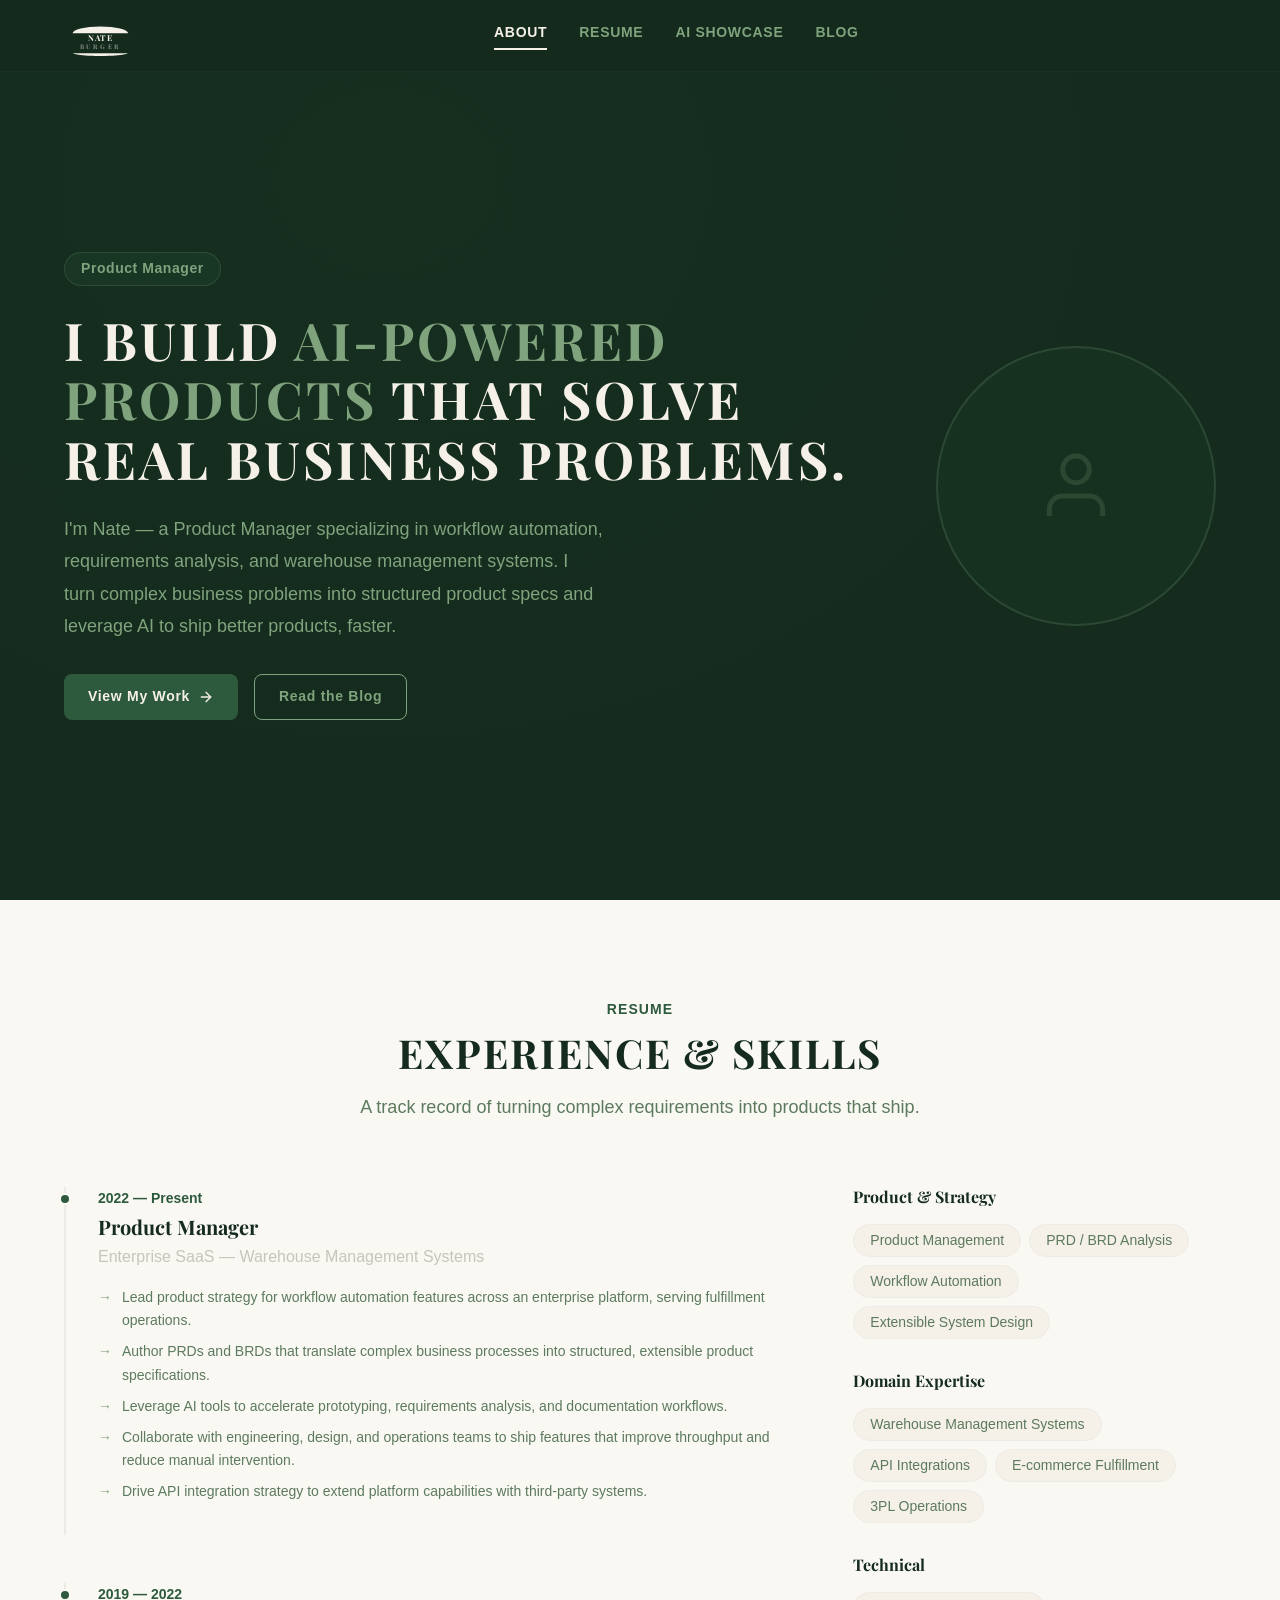
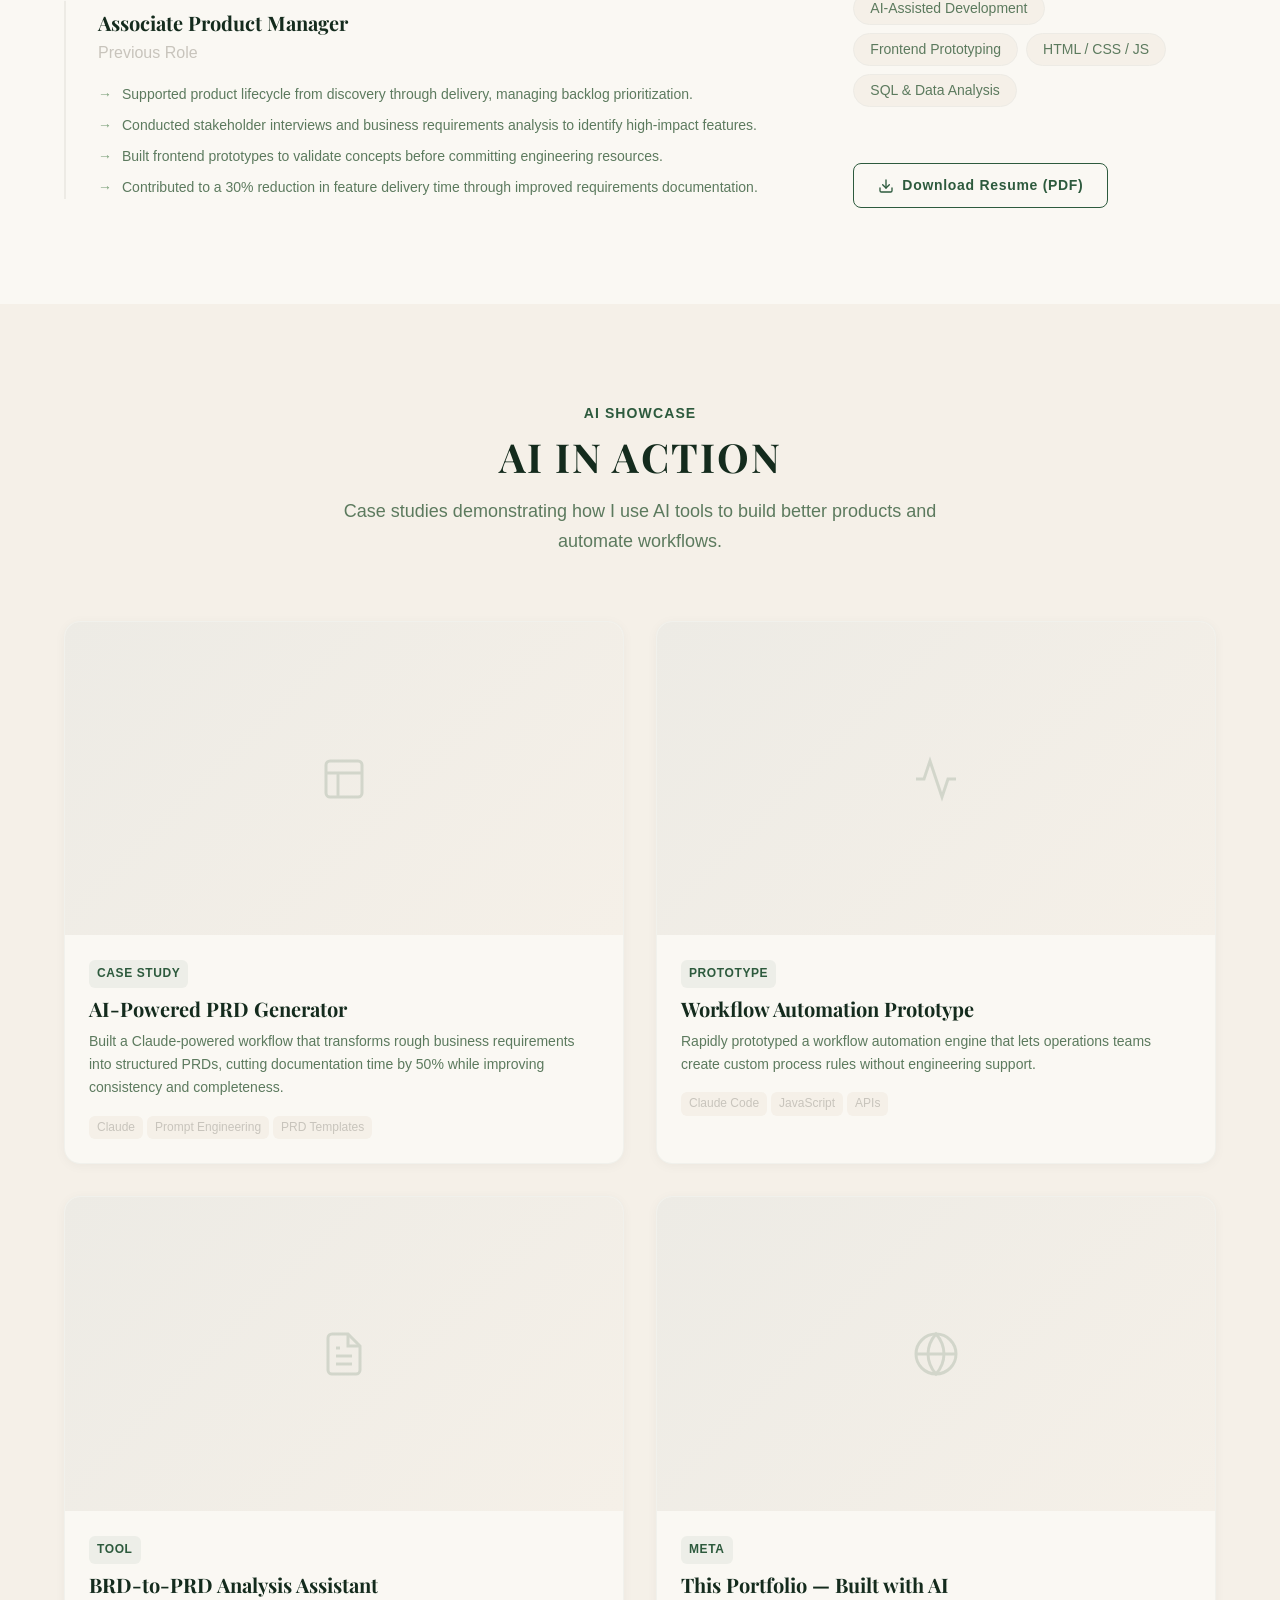
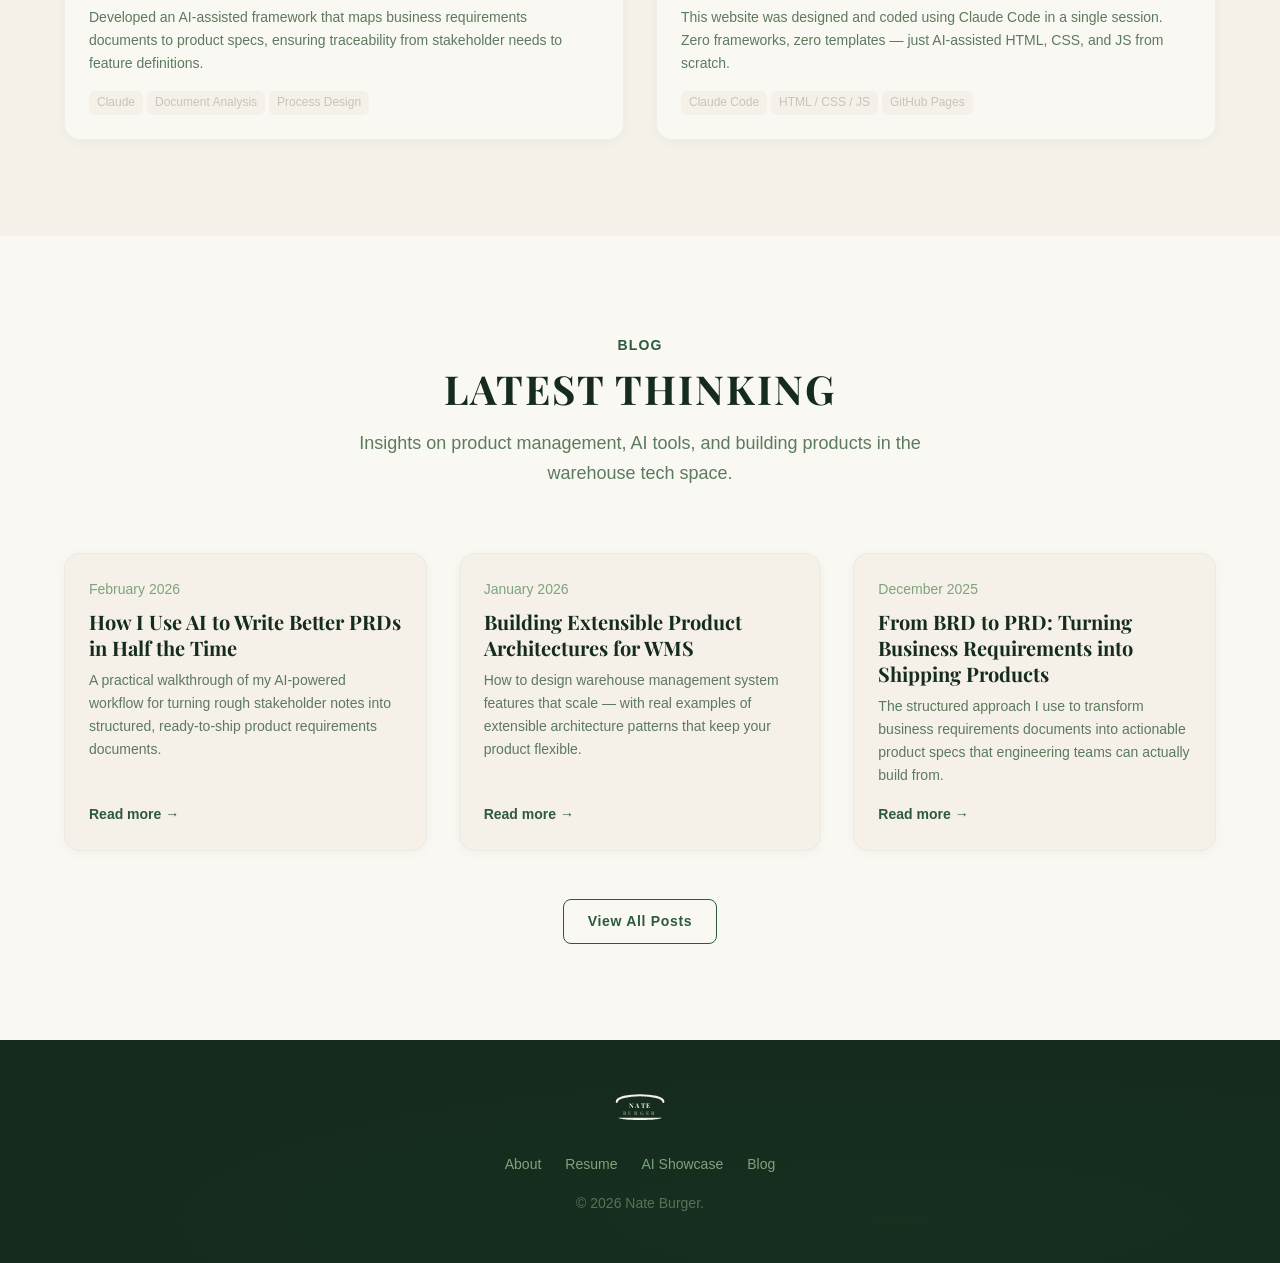
==== commit a606e69b: "Apply Nate Burger brand identity system across entire site - New color palette: forest/cream/warm-wh" ====
--- a/index.html
+++ b/index.html
@@ -1,5 +1,5 @@
 <!DOCTYPE html>
-<html lang="en" data-theme="dark">
+<html lang="en">
 <head>
   <meta charset="UTF-8">
   <meta name="viewport" content="width=device-width, initial-scale=1.0">
@@ -33,10 +33,6 @@
     "name": "Nate Burger",
     "url": "https://ndburger.github.io/testt/",
     "jobTitle": "Product Manager",
-    "worksFor": {
-      "@type": "Organization",
-      "name": ""
-    },
     "description": "Product Manager specializing in AI product management, warehouse management systems, and workflow automation.",
     "knowsAbout": [
       "Product Management",
@@ -53,7 +49,7 @@
   <!-- Fonts -->
   <link rel="preconnect" href="https://fonts.googleapis.com">
   <link rel="preconnect" href="https://fonts.gstatic.com" crossorigin>
-  <link href="https://fonts.googleapis.com/css2?family=Inter:wght@400;500;600;700;800&display=swap" rel="stylesheet">
+  <link href="https://fonts.googleapis.com/css2?family=Playfair+Display:wght@400;700&display=swap" rel="stylesheet">
 
   <!-- Styles -->
   <link rel="stylesheet" href="assets/css/styles.css">
@@ -63,7 +59,15 @@
   <!-- ============ HEADER ============ -->
   <header class="site-header" role="banner">
     <div class="container header-inner">
-      <a href="/" class="logo">nate<span>.</span></a>
+      <a href="/" class="logo" aria-label="Nate Burger — Home">
+        <!-- Burger Stack Mark -->
+        <svg viewBox="0 0 80 44" aria-hidden="true" class="logo-mark">
+          <path class="logo-fill" d="M8 19 C8 7, 72 7, 72 19" stroke="currentColor" stroke-width="3" fill="none" stroke-linecap="round"/>
+          <text class="logo-fill" x="40" y="28" text-anchor="middle" font-family="'Larken','Playfair Display',Georgia,serif" font-weight="700" font-size="9" letter-spacing="1.5" fill="currentColor">NATE</text>
+          <text class="logo-fill" x="40" y="36.5" text-anchor="middle" font-family="'Larken','Playfair Display',Georgia,serif" font-weight="700" font-size="7" letter-spacing="3" fill="currentColor" opacity="0.5">BURGER</text>
+          <path class="logo-fill" d="M10 41 L70 41 C70 41, 68 44, 40 44 C12 44, 10 41, 10 41Z" fill="currentColor"/>
+        </svg>
+      </a>
 
       <nav class="nav-links" role="navigation" aria-label="Main navigation">
         <a href="#about">About</a>
@@ -73,10 +77,6 @@
       </nav>
 
       <div class="header-actions">
-        <button class="theme-toggle" aria-label="Toggle dark/light mode">
-          <svg class="icon-moon" width="20" height="20" viewBox="0 0 24 24" fill="none" stroke="currentColor" stroke-width="2" stroke-linecap="round" stroke-linejoin="round"><path d="M21 12.79A9 9 0 1 1 11.21 3 7 7 0 0 0 21 12.79z"/></svg>
-          <svg class="icon-sun" width="20" height="20" viewBox="0 0 24 24" fill="none" stroke="currentColor" stroke-width="2" stroke-linecap="round" stroke-linejoin="round"><circle cx="12" cy="12" r="5"/><line x1="12" y1="1" x2="12" y2="3"/><line x1="12" y1="21" x2="12" y2="23"/><line x1="4.22" y1="4.22" x2="5.64" y2="5.64"/><line x1="18.36" y1="18.36" x2="19.78" y2="19.78"/><line x1="1" y1="12" x2="3" y2="12"/><line x1="21" y1="12" x2="23" y2="12"/><line x1="4.22" y1="19.78" x2="5.64" y2="18.36"/><line x1="18.36" y1="5.64" x2="19.78" y2="4.22"/></svg>
-        </button>
         <button class="nav-toggle" aria-label="Open menu" aria-expanded="false">
           <span></span>
           <span></span>
@@ -112,7 +112,7 @@
             </div>
           </div>
           <div class="hero-image fade-in">
-            <div class="headshot-placeholder" role="img" aria-label="Nate Burger headshot placeholder">
+            <div class="headshot-placeholder" role="img" aria-label="Nate Burger headshot">
               <svg viewBox="0 0 24 24" fill="none" stroke="currentColor" stroke-width="1.5"><path d="M20 21v-2a4 4 0 0 0-4-4H8a4 4 0 0 0-4 4v2"/><circle cx="12" cy="7" r="4"/></svg>
             </div>
           </div>
@@ -150,7 +150,7 @@
               <h3 class="experience-role">Associate Product Manager</h3>
               <p class="experience-company">Previous Role</p>
               <ul>
-                <li>Supported product lifecycle from discovery through delivery, managing backlog prioritization in Jira Product Discovery.</li>
+                <li>Supported product lifecycle from discovery through delivery, managing backlog prioritization.</li>
                 <li>Conducted stakeholder interviews and business requirements analysis to identify high-impact features.</li>
                 <li>Built frontend prototypes to validate concepts before committing engineering resources.</li>
                 <li>Contributed to a 30% reduction in feature delivery time through improved requirements documentation.</li>
@@ -166,7 +166,6 @@
                 <span class="skill-tag">Product Management</span>
                 <span class="skill-tag">PRD / BRD Analysis</span>
                 <span class="skill-tag">Workflow Automation</span>
-                <span class="skill-tag">Jira Product Discovery</span>
                 <span class="skill-tag">Extensible System Design</span>
               </div>
             </div>
@@ -236,12 +235,12 @@
             </div>
             <div class="showcase-body">
               <span class="showcase-tag">Prototype</span>
-              <h3>WMS Workflow Automation Prototype</h3>
+              <h3>Workflow Automation Prototype</h3>
               <p>Rapidly prototyped a workflow automation engine that lets operations teams create custom process rules without engineering support.</p>
               <div class="showcase-tools">
                 <span>Claude Code</span>
                 <span>JavaScript</span>
-                <span>WMS APIs</span>
+                <span>APIs</span>
               </div>
             </div>
           </article>
@@ -270,7 +269,7 @@
             </div>
             <div class="showcase-body">
               <span class="showcase-tag">Meta</span>
-              <h3>This Portfolio — Built Entirely with AI</h3>
+              <h3>This Portfolio — Built with AI</h3>
               <p>This website was designed and coded using Claude Code in a single session. Zero frameworks, zero templates — just AI-assisted HTML, CSS, and JS from scratch.</p>
               <div class="showcase-tools">
                 <span>Claude Code</span>
@@ -296,7 +295,7 @@
           <article class="blog-card fade-in" style="--i: 0">
             <span class="blog-card-date">February 2026</span>
             <h3><a href="blog/ai-powered-prds.html">How I Use AI to Write Better PRDs in Half the Time</a></h3>
-            <p class="blog-card-excerpt">A practical walkthrough of my Claude-powered workflow for turning rough stakeholder notes into structured, ready-to-ship product requirements documents.</p>
+            <p class="blog-card-excerpt">A practical walkthrough of my AI-powered workflow for turning rough stakeholder notes into structured, ready-to-ship product requirements documents.</p>
             <a href="blog/ai-powered-prds.html" class="blog-card-link">Read more</a>
           </article>
 
@@ -326,13 +325,21 @@
   <footer class="site-footer" role="contentinfo">
     <div class="container">
       <div class="footer-content">
+        <div class="footer-logo">
+          <svg viewBox="0 0 80 44" aria-hidden="true">
+            <path d="M8 19 C8 7, 72 7, 72 19" stroke="#F5F0E8" stroke-width="3" fill="none" stroke-linecap="round"/>
+            <text x="40" y="28" text-anchor="middle" font-family="'Larken','Playfair Display',Georgia,serif" font-weight="700" font-size="9" letter-spacing="1.5" fill="#F5F0E8">NATE</text>
+            <text x="40" y="36.5" text-anchor="middle" font-family="'Larken','Playfair Display',Georgia,serif" font-weight="700" font-size="7" letter-spacing="3" fill="#F5F0E8" opacity="0.5">BURGER</text>
+            <path d="M10 41 L70 41 C70 41, 68 44, 40 44 C12 44, 10 41, 10 41Z" fill="#F5F0E8"/>
+          </svg>
+        </div>
         <nav class="footer-links" aria-label="Footer navigation">
           <a href="#about">About</a>
           <a href="#experience">Resume</a>
           <a href="#showcase">AI Showcase</a>
           <a href="blog/">Blog</a>
         </nav>
-        <p class="footer-copy">&copy; 2026 Nate Burger. Built with AI.</p>
+        <p class="footer-copy">&copy; 2026 Nate Burger.</p>
       </div>
     </div>
   </footer>
--- a/assets/css/styles.css
+++ b/assets/css/styles.css
@@ -1,23 +1,25 @@
 /* ==========================================================================
-   Nate's PM Portfolio & Blog — Main Stylesheet
-   Mobile-first, dark-mode default
+   Nate Burger — Personal Brand Stylesheet
+   Warm minimalism · Forest/Cream palette · Larken + System Sans
    ========================================================================== */
 
 /* ---------- CSS Custom Properties ---------- */
 :root {
-  /* Dark mode (default) */
-  --color-bg: #0a0f1c;
-  --color-surface: #111827;
-  --color-surface-raised: #1a2332;
-  --color-text: #f1f5f9;
-  --color-text-muted: #94a3b8;
-  --color-primary: #3b82f6;
-  --color-primary-hover: #60a5fa;
-  --color-primary-subtle: rgba(59, 130, 246, 0.12);
-  --color-border: #1e293b;
-  --color-accent: #a78bfa;
-  --color-success: #34d399;
-  --color-code-bg: #1e293b;
+  /* Primary */
+  --color-primary: #142B1D;
+  --color-forest: #2D5A3D;
+  --color-forest-light: #3E7A52;
+
+  /* Neutrals */
+  --color-cream: #F5F0E8;
+  --color-warm-white: #FAF8F3;
+  --color-off-white: #EDEBE5;
+
+  /* Supporting */
+  --color-sage: #7FA37C;
+  --color-moss: #5C7A5E;
+  --color-charcoal: #2A2A2A;
+  --color-light-gray: #C8C4BC;
 
   /* Spacing */
   --space-xs: 0.25rem;
@@ -30,19 +32,16 @@
   --space-4xl: 6rem;
 
   /* Typography */
-  --font-sans: 'Inter', -apple-system, BlinkMacSystemFont, 'Segoe UI', Roboto, Oxygen, Ubuntu, Cantarell, sans-serif;
-  --font-mono: 'JetBrains Mono', 'Fira Code', 'Cascadia Code', Consolas, monospace;
+  --font-heading: 'Larken', 'Playfair Display', Georgia, serif;
+  --font-body: 'Trebuchet MS', 'Gill Sans', -apple-system, BlinkMacSystemFont, 'Segoe UI', sans-serif;
+  --font-mono: 'JetBrains Mono', 'Fira Code', Consolas, monospace;
   --font-size-sm: 0.875rem;
   --font-size-base: 1rem;
   --font-size-lg: 1.125rem;
   --font-size-xl: 1.25rem;
   --font-size-2xl: 1.5rem;
-  --font-size-3xl: 2rem;
+  --font-size-3xl: 1.8rem;
   --font-size-4xl: 2.5rem;
-  --font-size-5xl: 3.25rem;
-  --line-height-tight: 1.2;
-  --line-height-base: 1.6;
-  --line-height-loose: 1.8;
 
   /* Layout */
   --container-max: 1200px;
@@ -58,22 +57,6 @@
   --transition-slow: 400ms ease;
 }
 
-/* Light mode overrides */
-[data-theme="light"] {
-  --color-bg: #ffffff;
-  --color-surface: #f8fafc;
-  --color-surface-raised: #f1f5f9;
-  --color-text: #0f172a;
-  --color-text-muted: #475569;
-  --color-primary: #2563eb;
-  --color-primary-hover: #1d4ed8;
-  --color-primary-subtle: rgba(37, 99, 235, 0.08);
-  --color-border: #e2e8f0;
-  --color-accent: #7c3aed;
-  --color-success: #059669;
-  --color-code-bg: #f1f5f9;
-}
-
 /* ---------- Reset & Base ---------- */
 *,
 *::before,
@@ -90,14 +73,13 @@
 }
 
 body {
-  font-family: var(--font-sans);
+  font-family: var(--font-body);
   font-size: var(--font-size-base);
-  line-height: var(--line-height-base);
-  color: var(--color-text);
-  background-color: var(--color-bg);
+  line-height: 1.65;
+  color: var(--color-moss);
+  background-color: var(--color-cream);
   -webkit-font-smoothing: antialiased;
   -moz-osx-font-smoothing: grayscale;
-  transition: background-color var(--transition-base), color var(--transition-base);
 }
 
 img {
@@ -107,13 +89,13 @@
 }
 
 a {
-  color: var(--color-primary);
+  color: var(--color-forest);
   text-decoration: none;
   transition: color var(--transition-fast);
 }
 
 a:hover {
-  color: var(--color-primary-hover);
+  color: var(--color-forest-light);
 }
 
 ul, ol {
@@ -128,9 +110,34 @@
   color: inherit;
 }
 
+h1, h2, h3 {
+  font-family: var(--font-heading);
+  font-weight: 700;
+  color: var(--color-primary);
+  text-transform: uppercase;
+}
+
+h1 {
+  font-size: var(--font-size-4xl);
+  letter-spacing: 0.06em;
+  line-height: 1.15;
+}
+
+h2 {
+  font-size: var(--font-size-3xl);
+  letter-spacing: 0.05em;
+  line-height: 1.2;
+}
+
+h3 {
+  font-size: 1.3rem;
+  letter-spacing: 0.04em;
+  line-height: 1.3;
+}
+
 ::selection {
-  background: var(--color-primary);
-  color: #fff;
+  background: var(--color-forest);
+  color: var(--color-cream);
 }
 
 /* ---------- Utilities ---------- */
@@ -187,7 +194,6 @@
   transform: translateX(0);
 }
 
-/* Stagger children */
 .stagger > * {
   transition-delay: calc(var(--i, 0) * 100ms);
 }
@@ -200,15 +206,16 @@
   right: 0;
   z-index: 100;
   height: var(--header-height);
-  background: rgba(10, 15, 28, 0.85);
+  background: rgba(245, 240, 232, 0.9);
   backdrop-filter: blur(12px);
   -webkit-backdrop-filter: blur(12px);
-  border-bottom: 1px solid var(--color-border);
-  transition: background var(--transition-base), border-color var(--transition-base);
-}
-
-[data-theme="light"] .site-header {
-  background: rgba(255, 255, 255, 0.85);
+  border-bottom: 1px solid var(--color-off-white);
+  transition: border-color var(--transition-base);
+}
+
+.site-header.header-dark {
+  background: rgba(20, 43, 29, 0.95);
+  border-bottom-color: rgba(45, 90, 61, 0.2);
 }
 
 .header-inner {
@@ -218,15 +225,26 @@
   height: 100%;
 }
 
+/* Logo */
 .logo {
-  font-size: var(--font-size-xl);
-  font-weight: 700;
-  color: var(--color-text);
-  letter-spacing: -0.02em;
-}
-
-.logo span {
+  display: flex;
+  align-items: center;
+  gap: var(--space-sm);
   color: var(--color-primary);
+  text-decoration: none;
+}
+
+.logo:hover {
+  color: var(--color-primary);
+}
+
+.logo svg {
+  height: 40px;
+  width: auto;
+}
+
+.site-header.header-dark .logo svg .logo-fill {
+  fill: var(--color-cream);
 }
 
 .nav-links {
@@ -236,52 +254,36 @@
 }
 
 .nav-links a {
-  color: var(--color-text-muted);
-  font-size: var(--font-size-sm);
-  font-weight: 500;
+  color: var(--color-moss);
+  font-size: var(--font-size-sm);
+  font-weight: 600;
   text-transform: uppercase;
   letter-spacing: 0.05em;
-  transition: color var(--transition-fast);
+  padding-bottom: 4px;
+  border-bottom: 2px solid transparent;
+  transition: color var(--transition-fast), border-color var(--transition-fast);
 }
 
 .nav-links a:hover,
 .nav-links a.active {
-  color: var(--color-primary);
+  color: var(--color-forest);
+  border-bottom-color: var(--color-forest);
+}
+
+.site-header.header-dark .nav-links a {
+  color: var(--color-sage);
+}
+
+.site-header.header-dark .nav-links a:hover,
+.site-header.header-dark .nav-links a.active {
+  color: var(--color-cream);
+  border-bottom-color: var(--color-cream);
 }
 
 .header-actions {
   display: flex;
   align-items: center;
   gap: var(--space-md);
-}
-
-/* Theme toggle */
-.theme-toggle {
-  display: flex;
-  align-items: center;
-  justify-content: center;
-  width: 40px;
-  height: 40px;
-  border-radius: 50%;
-  color: var(--color-text-muted);
-  transition: color var(--transition-fast), background var(--transition-fast);
-}
-
-.theme-toggle:hover {
-  color: var(--color-text);
-  background: var(--color-surface-raised);
-}
-
-.theme-toggle .icon-sun {
-  display: none;
-}
-
-[data-theme="light"] .theme-toggle .icon-moon {
-  display: none;
-}
-
-[data-theme="light"] .theme-toggle .icon-sun {
-  display: block;
 }
 
 /* Mobile hamburger */
@@ -296,9 +298,13 @@
 .nav-toggle span {
   display: block;
   height: 2px;
-  background: var(--color-text);
+  background: var(--color-primary);
   border-radius: 2px;
   transition: transform var(--transition-base), opacity var(--transition-base);
+}
+
+.site-header.header-dark .nav-toggle span {
+  background: var(--color-cream);
 }
 
 .nav-toggle.active span:nth-child(1) {
@@ -321,7 +327,7 @@
   left: 0;
   right: 0;
   bottom: 0;
-  background: var(--color-bg);
+  background: var(--color-cream);
   z-index: 99;
   padding: var(--space-2xl) var(--space-lg);
   opacity: 0;
@@ -338,9 +344,12 @@
 }
 
 .mobile-nav a {
-  color: var(--color-text);
+  color: var(--color-primary);
+  font-family: var(--font-heading);
   font-size: var(--font-size-2xl);
-  font-weight: 600;
+  font-weight: 700;
+  text-transform: uppercase;
+  letter-spacing: 0.05em;
 }
 
 /* ---------- Hero Section ---------- */
@@ -351,17 +360,8 @@
   padding-top: var(--header-height);
   position: relative;
   overflow: hidden;
-}
-
-.hero::before {
-  content: '';
-  position: absolute;
-  top: -50%;
-  right: -30%;
-  width: 80%;
-  height: 80%;
-  background: radial-gradient(circle, var(--color-primary-subtle) 0%, transparent 70%);
-  pointer-events: none;
+  background: var(--color-primary);
+  background-image: radial-gradient(ellipse at 30% 20%, rgba(62,122,82,0.05) 0%, transparent 60%);
 }
 
 .hero-grid {
@@ -381,48 +381,29 @@
   align-items: center;
   gap: var(--space-sm);
   padding: var(--space-xs) var(--space-md);
-  background: var(--color-primary-subtle);
-  border: 1px solid rgba(59, 130, 246, 0.2);
+  background: rgba(62, 122, 82, 0.12);
+  border: 1px solid rgba(127, 163, 124, 0.2);
   border-radius: 999px;
   font-size: var(--font-size-sm);
-  color: var(--color-primary);
-  font-weight: 500;
+  color: var(--color-sage);
+  font-weight: 600;
   margin-bottom: var(--space-lg);
-}
-
-.hero-badge::before {
-  content: '';
-  width: 8px;
-  height: 8px;
-  border-radius: 50%;
-  background: var(--color-success);
-  animation: pulse 2s infinite;
-}
-
-@keyframes pulse {
-  0%, 100% { opacity: 1; }
-  50% { opacity: 0.4; }
+  letter-spacing: 0.04em;
 }
 
 .hero h1 {
-  font-size: var(--font-size-4xl);
-  font-weight: 800;
-  line-height: var(--line-height-tight);
-  letter-spacing: -0.03em;
+  color: var(--color-cream);
   margin-bottom: var(--space-lg);
 }
 
 .hero h1 .highlight {
-  background: linear-gradient(135deg, var(--color-primary), var(--color-accent));
-  -webkit-background-clip: text;
-  -webkit-text-fill-color: transparent;
-  background-clip: text;
+  color: var(--color-sage);
 }
 
 .hero-description {
   font-size: var(--font-size-lg);
-  color: var(--color-text-muted);
-  line-height: var(--line-height-loose);
+  color: var(--color-sage);
+  line-height: 1.8;
   max-width: 540px;
   margin-bottom: var(--space-xl);
 }
@@ -442,21 +423,25 @@
   width: 280px;
   height: 280px;
   border-radius: 50%;
-  background: linear-gradient(135deg, var(--color-surface-raised), var(--color-border));
+  background: rgba(45, 90, 61, 0.15);
   display: flex;
   align-items: center;
   justify-content: center;
-  font-size: var(--font-size-sm);
-  color: var(--color-text-muted);
-  border: 3px solid var(--color-border);
-  position: relative;
+  border: 2px solid rgba(127, 163, 124, 0.2);
   overflow: hidden;
 }
 
 .headshot-placeholder svg {
   width: 80px;
   height: 80px;
-  opacity: 0.3;
+  opacity: 0.2;
+  color: var(--color-sage);
+}
+
+.headshot-placeholder img {
+  width: 100%;
+  height: 100%;
+  object-fit: cover;
 }
 
 /* ---------- Buttons ---------- */
@@ -464,35 +449,46 @@
   display: inline-flex;
   align-items: center;
   gap: var(--space-sm);
-  padding: 0.75rem 1.5rem;
+  padding: 10px 24px;
   font-weight: 600;
   font-size: var(--font-size-sm);
-  border-radius: var(--radius-sm);
+  letter-spacing: 0.05em;
+  border-radius: 8px;
   transition: all var(--transition-fast);
   white-space: nowrap;
 }
 
 .btn-primary {
-  background: var(--color-primary);
-  color: #fff;
+  background: var(--color-forest);
+  color: var(--color-cream);
 }
 
 .btn-primary:hover {
-  background: var(--color-primary-hover);
-  color: #fff;
+  background: var(--color-forest-light);
+  color: var(--color-cream);
   transform: translateY(-1px);
-  box-shadow: 0 4px 12px rgba(59, 130, 246, 0.3);
 }
 
 .btn-outline {
-  border: 1px solid var(--color-border);
-  color: var(--color-text);
+  border: 1.5px solid var(--color-forest);
+  color: var(--color-forest);
+  background: transparent;
 }
 
 .btn-outline:hover {
-  border-color: var(--color-primary);
+  background: var(--color-forest);
+  color: var(--color-cream);
+}
+
+/* On dark backgrounds */
+.hero .btn-outline {
+  border-color: var(--color-sage);
+  color: var(--color-sage);
+}
+
+.hero .btn-outline:hover {
+  background: var(--color-sage);
   color: var(--color-primary);
-  background: var(--color-primary-subtle);
 }
 
 .btn svg {
@@ -512,32 +508,29 @@
 
 .section-label {
   display: inline-block;
+  font-family: var(--font-body);
   font-size: var(--font-size-sm);
   font-weight: 600;
   text-transform: uppercase;
   letter-spacing: 0.08em;
-  color: var(--color-primary);
+  color: var(--color-forest);
   margin-bottom: var(--space-sm);
 }
 
 .section-title {
-  font-size: var(--font-size-3xl);
-  font-weight: 800;
-  letter-spacing: -0.02em;
-  line-height: var(--line-height-tight);
   margin-bottom: var(--space-md);
 }
 
 .section-subtitle {
   font-size: var(--font-size-lg);
-  color: var(--color-text-muted);
+  color: var(--color-moss);
   max-width: 600px;
   margin: 0 auto;
 }
 
 /* ---------- Resume / Experience Section ---------- */
 .resume-section {
-  border-top: 1px solid var(--color-border);
+  background: var(--color-warm-white);
 }
 
 .resume-grid {
@@ -552,11 +545,10 @@
   gap: var(--space-2xl);
 }
 
-/* Experience timeline */
 .experience-item {
   position: relative;
   padding-left: var(--space-xl);
-  border-left: 2px solid var(--color-border);
+  border-left: 2px solid var(--color-off-white);
   padding-bottom: var(--space-xl);
 }
 
@@ -572,25 +564,26 @@
   width: 12px;
   height: 12px;
   border-radius: 50%;
-  background: var(--color-primary);
-  border: 2px solid var(--color-bg);
+  background: var(--color-forest);
+  border: 2px solid var(--color-warm-white);
 }
 
 .experience-date {
   font-size: var(--font-size-sm);
-  color: var(--color-primary);
+  color: var(--color-forest);
   font-weight: 600;
   margin-bottom: var(--space-xs);
 }
 
 .experience-role {
   font-size: var(--font-size-xl);
-  font-weight: 700;
+  text-transform: none;
+  letter-spacing: 0;
   margin-bottom: var(--space-xs);
 }
 
 .experience-company {
-  color: var(--color-text-muted);
+  color: var(--color-light-gray);
   margin-bottom: var(--space-md);
 }
 
@@ -603,16 +596,16 @@
 .experience-item li {
   position: relative;
   padding-left: var(--space-lg);
-  color: var(--color-text-muted);
-  font-size: var(--font-size-sm);
-  line-height: var(--line-height-base);
+  color: var(--color-moss);
+  font-size: var(--font-size-sm);
+  line-height: 1.65;
 }
 
 .experience-item li::before {
-  content: '→';
+  content: '\2192';
   position: absolute;
   left: 0;
-  color: var(--color-primary);
+  color: var(--color-sage);
 }
 
 /* Skills */
@@ -624,9 +617,9 @@
 
 .skills-group h3 {
   font-size: var(--font-size-base);
-  font-weight: 700;
+  text-transform: none;
+  letter-spacing: 0;
   margin-bottom: var(--space-md);
-  color: var(--color-text);
 }
 
 .skill-tags {
@@ -637,18 +630,18 @@
 
 .skill-tag {
   padding: var(--space-xs) var(--space-md);
-  background: var(--color-surface-raised);
-  border: 1px solid var(--color-border);
+  background: var(--color-cream);
+  border: 1px solid var(--color-off-white);
   border-radius: 999px;
   font-size: var(--font-size-sm);
-  color: var(--color-text-muted);
+  color: var(--color-moss);
   transition: all var(--transition-fast);
 }
 
 .skill-tag:hover {
-  border-color: var(--color-primary);
-  color: var(--color-primary);
-  background: var(--color-primary-subtle);
+  border-color: var(--color-forest);
+  color: var(--color-forest);
+  background: rgba(45, 90, 61, 0.04);
 }
 
 .download-resume {
@@ -657,8 +650,7 @@
 
 /* ---------- AI Showcase Section ---------- */
 .showcase-section {
-  border-top: 1px solid var(--color-border);
-  background: var(--color-surface);
+  background: var(--color-cream);
 }
 
 .showcase-grid {
@@ -668,38 +660,33 @@
 }
 
 .showcase-card {
-  background: var(--color-surface-raised);
-  border: 1px solid var(--color-border);
+  background: var(--color-warm-white);
+  border: 1px solid rgba(45, 90, 61, 0.04);
   border-radius: var(--radius-lg);
   overflow: hidden;
-  transition: transform var(--transition-base), box-shadow var(--transition-base), border-color var(--transition-base);
+  box-shadow: 0 2px 12px rgba(0, 0, 0, 0.04);
+  transition: transform var(--transition-base), box-shadow var(--transition-base);
 }
 
 .showcase-card:hover {
   transform: translateY(-4px);
-  box-shadow: 0 12px 40px rgba(0, 0, 0, 0.2);
-  border-color: var(--color-primary);
-}
-
-[data-theme="light"] .showcase-card:hover {
-  box-shadow: 0 12px 40px rgba(0, 0, 0, 0.08);
+  box-shadow: 0 8px 24px rgba(0, 0, 0, 0.08);
 }
 
 .showcase-image {
   width: 100%;
   aspect-ratio: 16 / 9;
-  background: linear-gradient(135deg, var(--color-surface), var(--color-border));
+  background: linear-gradient(135deg, var(--color-off-white), var(--color-cream));
   display: flex;
   align-items: center;
   justify-content: center;
-  color: var(--color-text-muted);
-  font-size: var(--font-size-sm);
 }
 
 .showcase-image svg {
   width: 48px;
   height: 48px;
-  opacity: 0.3;
+  opacity: 0.2;
+  color: var(--color-moss);
 }
 
 .showcase-body {
@@ -709,8 +696,8 @@
 .showcase-tag {
   display: inline-block;
   padding: var(--space-xs) var(--space-sm);
-  background: var(--color-primary-subtle);
-  color: var(--color-primary);
+  background: rgba(45, 90, 61, 0.06);
+  color: var(--color-forest);
   font-size: 0.75rem;
   font-weight: 600;
   border-radius: var(--radius-sm);
@@ -721,14 +708,15 @@
 
 .showcase-body h3 {
   font-size: var(--font-size-xl);
-  font-weight: 700;
+  text-transform: none;
+  letter-spacing: 0;
   margin-bottom: var(--space-sm);
 }
 
 .showcase-body p {
-  color: var(--color-text-muted);
-  font-size: var(--font-size-sm);
-  line-height: var(--line-height-base);
+  color: var(--color-moss);
+  font-size: var(--font-size-sm);
+  line-height: 1.65;
 }
 
 .showcase-tools {
@@ -740,15 +728,15 @@
 
 .showcase-tools span {
   padding: 2px 8px;
-  background: var(--color-bg);
+  background: var(--color-cream);
   border-radius: var(--radius-sm);
   font-size: 0.75rem;
-  color: var(--color-text-muted);
+  color: var(--color-light-gray);
 }
 
 /* ---------- Blog Section ---------- */
 .blog-section {
-  border-top: 1px solid var(--color-border);
+  background: var(--color-warm-white);
 }
 
 .blog-grid {
@@ -758,52 +746,55 @@
 }
 
 .blog-card {
-  background: var(--color-surface);
-  border: 1px solid var(--color-border);
+  background: var(--color-warm-white);
+  border: 1px solid rgba(45, 90, 61, 0.04);
   border-radius: var(--radius-lg);
   padding: var(--space-lg);
-  transition: transform var(--transition-base), box-shadow var(--transition-base), border-color var(--transition-base);
+  box-shadow: 0 2px 12px rgba(0, 0, 0, 0.04);
+  transition: transform var(--transition-base), box-shadow var(--transition-base);
   display: flex;
   flex-direction: column;
+}
+
+/* On cream backgrounds, cards should be warm-white */
+.blog-section .blog-card,
+.blog-index-page .blog-card {
+  background: var(--color-cream);
 }
 
 .blog-card:hover {
   transform: translateY(-2px);
-  border-color: var(--color-primary);
-  box-shadow: 0 8px 24px rgba(0, 0, 0, 0.15);
-}
-
-[data-theme="light"] .blog-card:hover {
-  box-shadow: 0 8px 24px rgba(0, 0, 0, 0.06);
+  box-shadow: 0 8px 24px rgba(0, 0, 0, 0.08);
 }
 
 .blog-card-date {
   font-size: var(--font-size-sm);
-  color: var(--color-primary);
+  color: var(--color-sage);
   font-weight: 500;
   margin-bottom: var(--space-sm);
 }
 
 .blog-card h3 {
   font-size: var(--font-size-xl);
-  font-weight: 700;
+  text-transform: none;
+  letter-spacing: 0;
   margin-bottom: var(--space-sm);
-  line-height: var(--line-height-tight);
+  line-height: 1.3;
 }
 
 .blog-card h3 a {
-  color: var(--color-text);
+  color: var(--color-primary);
   transition: color var(--transition-fast);
 }
 
 .blog-card h3 a:hover {
-  color: var(--color-primary);
+  color: var(--color-forest);
 }
 
 .blog-card-excerpt {
-  color: var(--color-text-muted);
-  font-size: var(--font-size-sm);
-  line-height: var(--line-height-base);
+  color: var(--color-moss);
+  font-size: var(--font-size-sm);
+  line-height: 1.65;
   flex: 1;
   margin-bottom: var(--space-md);
 }
@@ -811,13 +802,14 @@
 .blog-card-link {
   font-size: var(--font-size-sm);
   font-weight: 600;
+  color: var(--color-forest);
   display: inline-flex;
   align-items: center;
   gap: var(--space-xs);
 }
 
 .blog-card-link::after {
-  content: '→';
+  content: '\2192';
   transition: transform var(--transition-fast);
 }
 
@@ -844,7 +836,7 @@
   gap: var(--space-md);
   flex-wrap: wrap;
   margin-bottom: var(--space-lg);
-  color: var(--color-text-muted);
+  color: var(--color-light-gray);
   font-size: var(--font-size-sm);
 }
 
@@ -855,10 +847,6 @@
 }
 
 .blog-post-header h1 {
-  font-size: var(--font-size-3xl);
-  font-weight: 800;
-  letter-spacing: -0.02em;
-  line-height: var(--line-height-tight);
   max-width: 800px;
   margin: 0 auto;
 }
@@ -870,23 +858,20 @@
 }
 
 .blog-post-content h2 {
-  font-size: var(--font-size-2xl);
-  font-weight: 700;
   margin-top: var(--space-2xl);
   margin-bottom: var(--space-md);
-  letter-spacing: -0.01em;
 }
 
 .blog-post-content h3 {
-  font-size: var(--font-size-xl);
-  font-weight: 600;
   margin-top: var(--space-xl);
   margin-bottom: var(--space-sm);
+  text-transform: none;
+  letter-spacing: 0;
 }
 
 .blog-post-content p {
-  color: var(--color-text-muted);
-  line-height: var(--line-height-loose);
+  color: var(--color-moss);
+  line-height: 1.8;
   margin-bottom: var(--space-lg);
 }
 
@@ -905,36 +890,40 @@
 }
 
 .blog-post-content li {
-  color: var(--color-text-muted);
-  line-height: var(--line-height-loose);
+  color: var(--color-moss);
+  line-height: 1.8;
   margin-bottom: var(--space-sm);
 }
 
 .blog-post-content blockquote {
-  border-left: 3px solid var(--color-primary);
+  border-left: 3px solid var(--color-forest);
   padding: var(--space-md) var(--space-lg);
   margin-bottom: var(--space-lg);
-  background: var(--color-surface);
+  background: var(--color-warm-white);
   border-radius: 0 var(--radius-sm) var(--radius-sm) 0;
 }
 
 .blog-post-content blockquote p {
-  color: var(--color-text);
-  font-style: italic;
+  font-family: var(--font-heading);
+  font-weight: 400;
+  color: var(--color-primary);
+  font-style: normal;
+  font-size: var(--font-size-lg);
   margin-bottom: 0;
+  text-transform: none;
 }
 
 .blog-post-content code {
   font-family: var(--font-mono);
   font-size: 0.875em;
-  background: var(--color-code-bg);
+  background: var(--color-off-white);
   padding: 2px 6px;
   border-radius: 4px;
 }
 
 .blog-post-content pre {
-  background: var(--color-code-bg);
-  border: 1px solid var(--color-border);
+  background: var(--color-primary);
+  border: 1px solid rgba(45, 90, 61, 0.2);
   border-radius: var(--radius-md);
   padding: var(--space-lg);
   overflow-x: auto;
@@ -944,25 +933,26 @@
 .blog-post-content pre code {
   background: none;
   padding: 0;
+  color: var(--color-sage);
 }
 
 .blog-post-content strong {
-  color: var(--color-text);
+  color: var(--color-primary);
   font-weight: 600;
 }
 
 .blog-post-content a {
   text-decoration: underline;
-  text-decoration-color: var(--color-primary);
+  text-decoration-color: var(--color-forest);
   text-underline-offset: 2px;
 }
 
-/* Blog post nav (prev/next) */
+/* Blog post nav */
 .blog-post-nav {
   max-width: var(--content-max);
   margin: 0 auto;
   padding: var(--space-xl) var(--space-lg);
-  border-top: 1px solid var(--color-border);
+  border-top: 1px solid var(--color-off-white);
   display: flex;
   justify-content: space-between;
   gap: var(--space-lg);
@@ -981,14 +971,11 @@
 }
 
 .blog-index-header h1 {
-  font-size: var(--font-size-3xl);
-  font-weight: 800;
-  letter-spacing: -0.02em;
   margin-bottom: var(--space-sm);
 }
 
 .blog-index-header p {
-  color: var(--color-text-muted);
+  color: var(--color-moss);
   font-size: var(--font-size-lg);
 }
 
@@ -1001,7 +988,8 @@
 
 /* ---------- Footer ---------- */
 .site-footer {
-  border-top: 1px solid var(--color-border);
+  background: var(--color-primary);
+  background-image: radial-gradient(ellipse at 70% 80%, rgba(62,122,82,0.05) 0%, transparent 60%);
   padding: var(--space-2xl) 0;
   text-align: center;
 }
@@ -1013,24 +1001,34 @@
   gap: var(--space-md);
 }
 
+.footer-logo {
+  margin-bottom: var(--space-sm);
+}
+
+.footer-logo svg {
+  height: 32px;
+  width: auto;
+}
+
 .footer-links {
   display: flex;
   gap: var(--space-lg);
 }
 
 .footer-links a {
-  color: var(--color-text-muted);
+  color: var(--color-sage);
   font-size: var(--font-size-sm);
   transition: color var(--transition-fast);
 }
 
 .footer-links a:hover {
-  color: var(--color-primary);
+  color: var(--color-cream);
 }
 
 .footer-copy {
-  color: var(--color-text-muted);
-  font-size: var(--font-size-sm);
+  color: var(--color-sage);
+  font-size: var(--font-size-sm);
+  opacity: 0.6;
 }
 
 /* ---------- Back to top ---------- */
@@ -1040,18 +1038,18 @@
   right: var(--space-xl);
   width: 44px;
   height: 44px;
-  border-radius: 50%;
-  background: var(--color-primary);
-  color: #fff;
+  border-radius: 10px;
+  background: var(--color-forest);
+  color: var(--color-cream);
   display: flex;
   align-items: center;
   justify-content: center;
   opacity: 0;
   transform: translateY(12px);
-  transition: opacity var(--transition-base), transform var(--transition-base);
+  transition: opacity var(--transition-base), transform var(--transition-base), background var(--transition-fast);
   pointer-events: none;
   z-index: 50;
-  box-shadow: 0 4px 12px rgba(59, 130, 246, 0.3);
+  box-shadow: 0 2px 12px rgba(0, 0, 0, 0.12);
 }
 
 .back-to-top.visible {
@@ -1061,14 +1059,15 @@
 }
 
 .back-to-top:hover {
-  color: #fff;
+  background: var(--color-forest-light);
+  color: var(--color-cream);
   transform: translateY(-2px);
 }
 
 /* ---------- Responsive ---------- */
 @media (min-width: 640px) {
   .hero h1 {
-    font-size: var(--font-size-5xl);
+    font-size: 3.25rem;
   }
 
   .blog-grid,
@@ -1130,7 +1129,6 @@
 /* ---------- Print ---------- */
 @media print {
   .site-header,
-  .theme-toggle,
   .nav-toggle,
   .mobile-nav,
   .back-to-top {
@@ -1138,8 +1136,8 @@
   }
 
   body {
-    color: #000;
-    background: #fff;
+    color: #2A2A2A;
+    background: #FAF8F3;
   }
 
   .section {
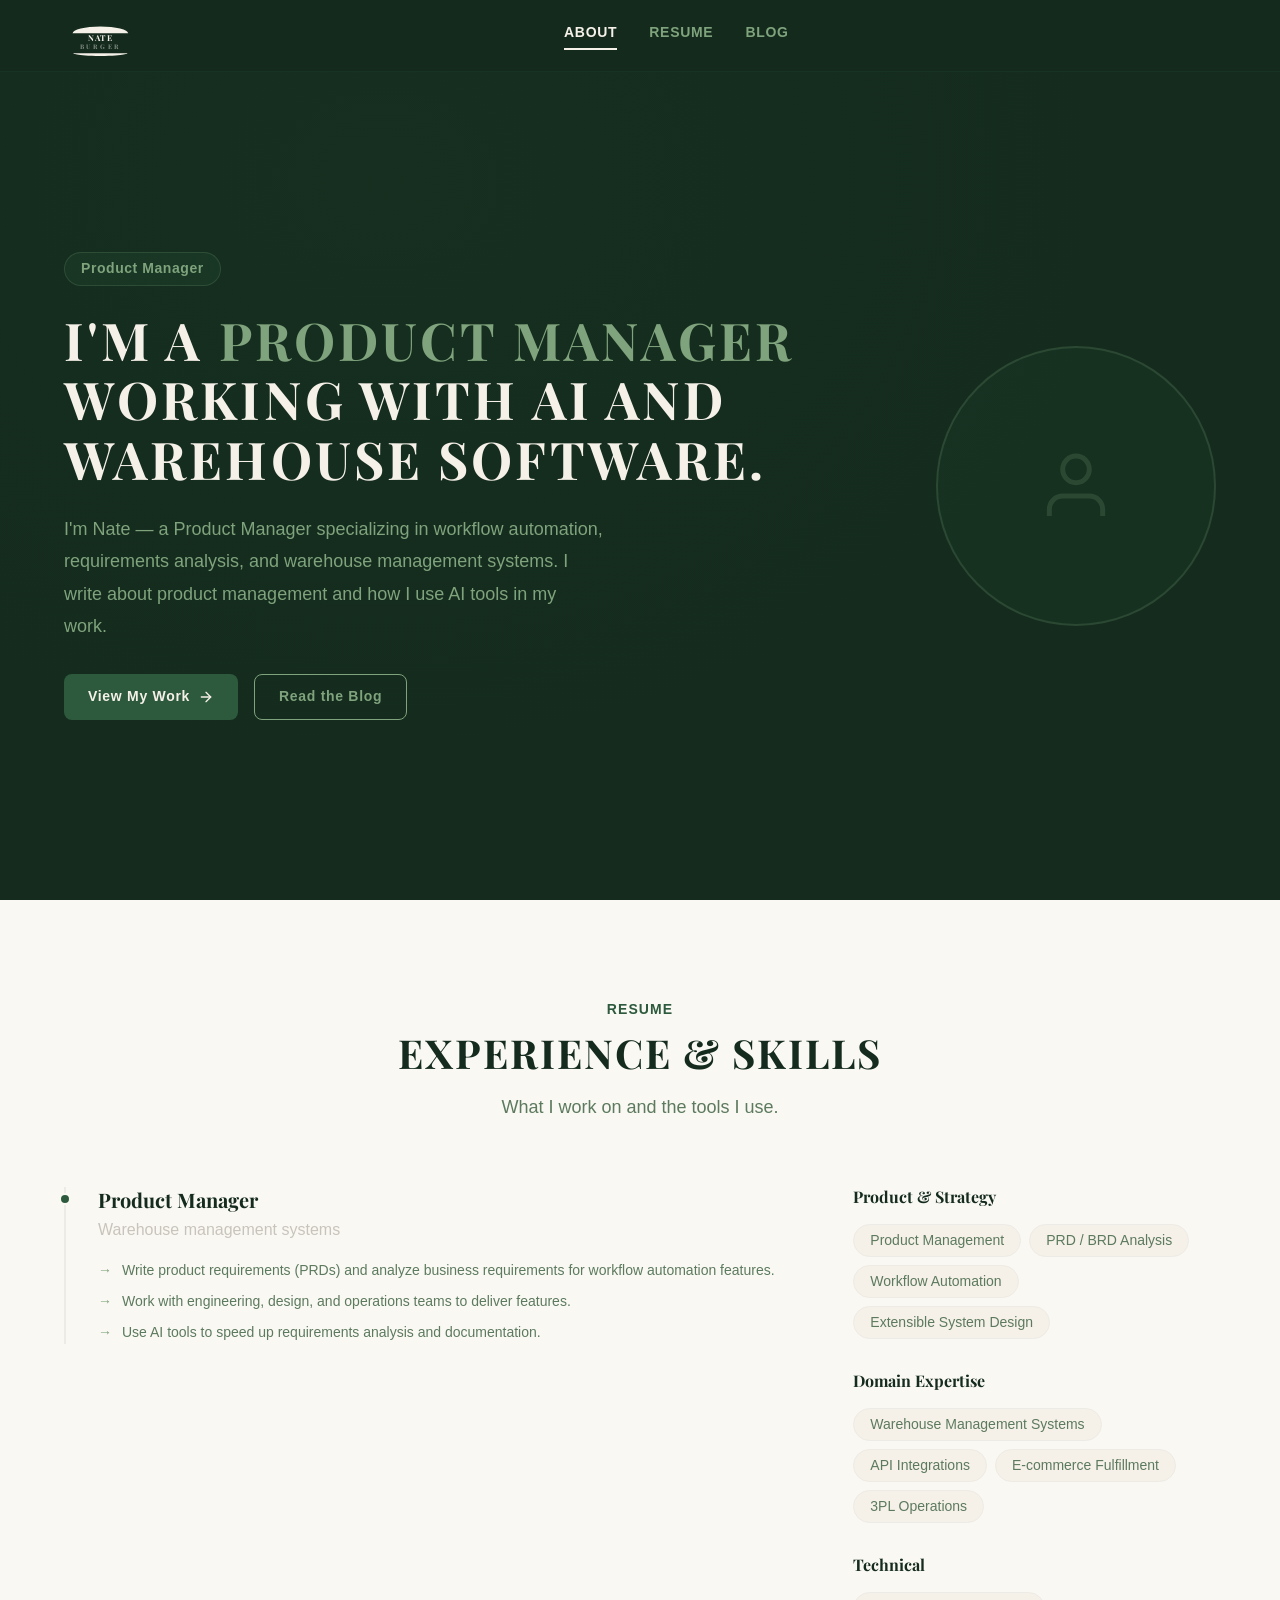
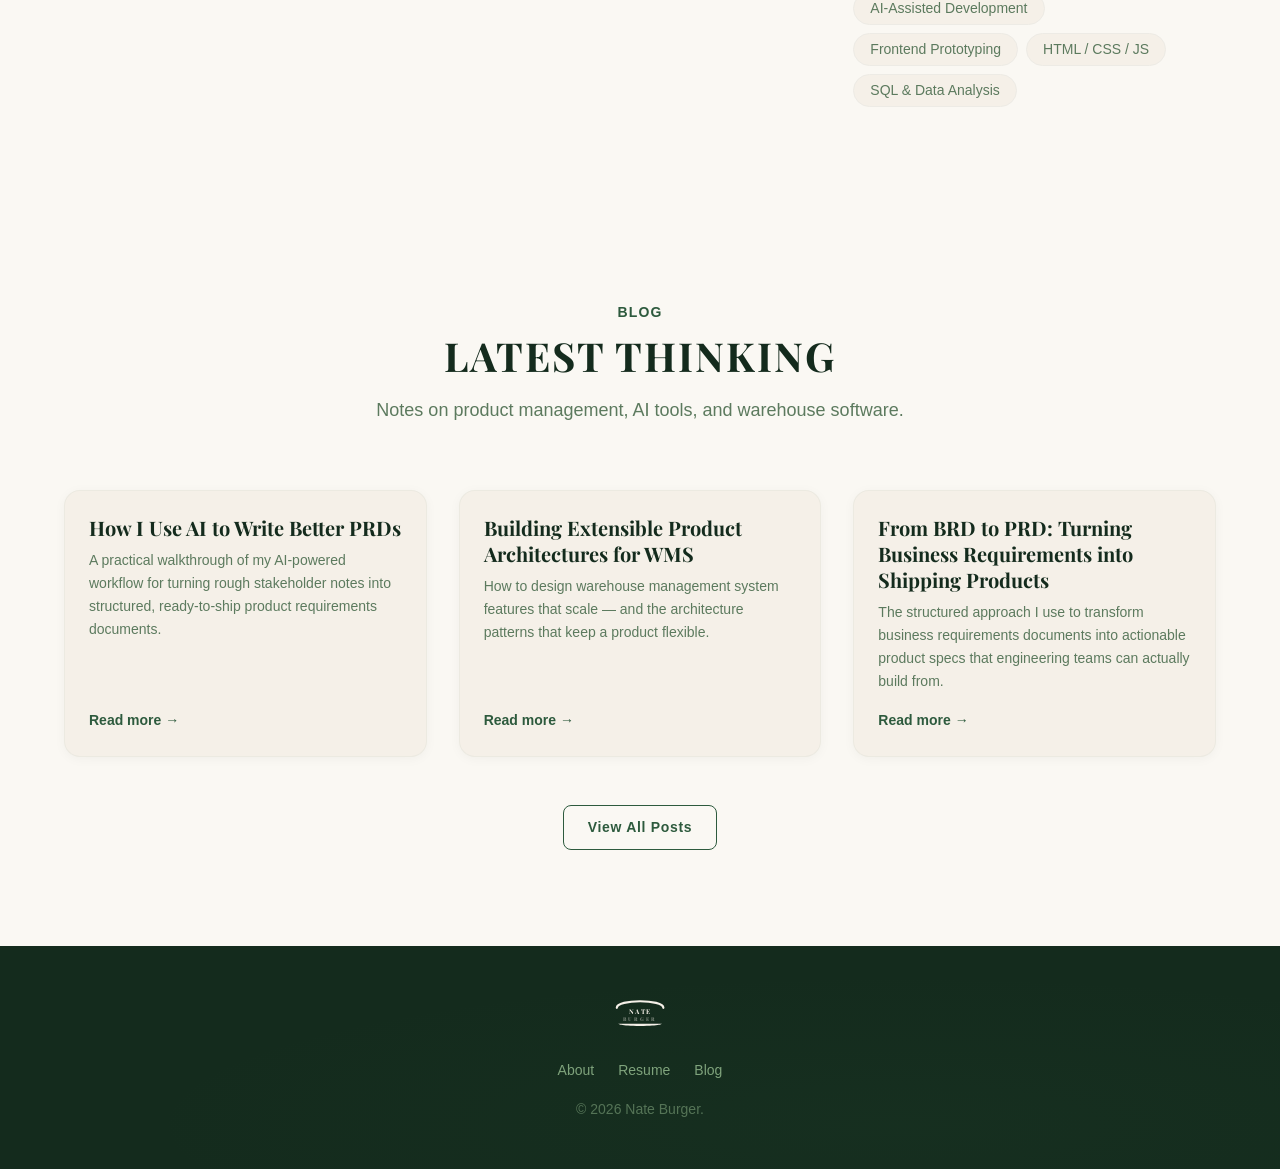
==== commit 50e64def: "Remove fabricated claims from homepage and blog posts Co-Authored-By: Claude Sonnet 5.5 <noreply@ant" ====
--- a/index.html
+++ b/index.html
@@ -72,7 +72,6 @@
       <nav class="nav-links" role="navigation" aria-label="Main navigation">
         <a href="#about">About</a>
         <a href="#experience">Resume</a>
-        <a href="#showcase">AI Showcase</a>
         <a href="#blog">Blog</a>
       </nav>
 
@@ -90,7 +89,6 @@
   <nav class="mobile-nav" role="navigation" aria-label="Mobile navigation">
     <a href="#about">About</a>
     <a href="#experience">Resume</a>
-    <a href="#showcase">AI Showcase</a>
     <a href="#blog">Blog</a>
   </nav>
 
@@ -101,8 +99,8 @@
         <div class="hero-grid">
           <div class="hero-content fade-in">
             <div class="hero-badge">Product Manager</div>
-            <h1>I build <span class="highlight">AI-powered products</span> that solve real business problems.</h1>
-            <p class="hero-description">I'm Nate — a Product Manager specializing in workflow automation, requirements analysis, and warehouse management systems. I turn complex business problems into structured product specs and leverage AI to ship better products, faster.</p>
+            <h1>I'm a <span class="highlight">product manager</span> working with AI and warehouse software.</h1>
+            <p class="hero-description">I'm Nate — a Product Manager specializing in workflow automation, requirements analysis, and warehouse management systems. I write about product management and how I use AI tools in my work.</p>
             <div class="hero-cta">
               <a href="#experience" class="btn btn-primary">
                 View My Work
@@ -126,34 +124,19 @@
         <div class="section-header fade-in">
           <span class="section-label">Resume</span>
           <h2 class="section-title">Experience & Skills</h2>
-          <p class="section-subtitle">A track record of turning complex requirements into products that ship.</p>
+          <p class="section-subtitle">What I work on and the tools I use.</p>
         </div>
 
         <div class="resume-grid">
           <!-- Experience Timeline -->
           <div class="resume-main fade-in-left">
             <div class="experience-item">
-              <div class="experience-date">2022 — Present</div>
               <h3 class="experience-role">Product Manager</h3>
-              <p class="experience-company">Enterprise SaaS — Warehouse Management Systems</p>
+              <p class="experience-company">Warehouse management systems</p>
               <ul>
-                <li>Lead product strategy for workflow automation features across an enterprise platform, serving fulfillment operations.</li>
-                <li>Author PRDs and BRDs that translate complex business processes into structured, extensible product specifications.</li>
-                <li>Leverage AI tools to accelerate prototyping, requirements analysis, and documentation workflows.</li>
-                <li>Collaborate with engineering, design, and operations teams to ship features that improve throughput and reduce manual intervention.</li>
-                <li>Drive API integration strategy to extend platform capabilities with third-party systems.</li>
-              </ul>
-            </div>
-
-            <div class="experience-item">
-              <div class="experience-date">2019 — 2022</div>
-              <h3 class="experience-role">Associate Product Manager</h3>
-              <p class="experience-company">Previous Role</p>
-              <ul>
-                <li>Supported product lifecycle from discovery through delivery, managing backlog prioritization.</li>
-                <li>Conducted stakeholder interviews and business requirements analysis to identify high-impact features.</li>
-                <li>Built frontend prototypes to validate concepts before committing engineering resources.</li>
-                <li>Contributed to a 30% reduction in feature delivery time through improved requirements documentation.</li>
+                <li>Write product requirements (PRDs) and analyze business requirements for workflow automation features.</li>
+                <li>Work with engineering, design, and operations teams to deliver features.</li>
+                <li>Use AI tools to speed up requirements analysis and documentation.</li>
               </ul>
             </div>
           </div>
@@ -189,95 +172,7 @@
                 <span class="skill-tag">SQL & Data Analysis</span>
               </div>
             </div>
-
-            <div class="download-resume">
-              <a href="#" class="btn btn-outline" download>
-                <svg width="16" height="16" viewBox="0 0 24 24" fill="none" stroke="currentColor" stroke-width="2" stroke-linecap="round" stroke-linejoin="round"><path d="M21 15v4a2 2 0 0 1-2 2H5a2 2 0 0 1-2-2v-4"/><polyline points="7 10 12 15 17 10"/><line x1="12" y1="15" x2="12" y2="3"/></svg>
-                Download Resume (PDF)
-              </a>
-            </div>
-          </div>
-        </div>
-      </div>
-    </section>
-
-    <!-- ============ AI SHOWCASE ============ -->
-    <section class="section showcase-section" id="showcase">
-      <div class="container">
-        <div class="section-header fade-in">
-          <span class="section-label">AI Showcase</span>
-          <h2 class="section-title">AI in Action</h2>
-          <p class="section-subtitle">Case studies demonstrating how I use AI tools to build better products and automate workflows.</p>
-        </div>
-
-        <div class="showcase-grid stagger">
-          <!-- Card 1 -->
-          <article class="showcase-card fade-in" style="--i: 0">
-            <div class="showcase-image" role="img" aria-label="Screenshot placeholder for AI-powered PRD generator">
-              <svg viewBox="0 0 24 24" fill="none" stroke="currentColor" stroke-width="1.5"><rect x="3" y="3" width="18" height="18" rx="2"/><line x1="3" y1="9" x2="21" y2="9"/><line x1="9" y1="21" x2="9" y2="9"/></svg>
-            </div>
-            <div class="showcase-body">
-              <span class="showcase-tag">Case Study</span>
-              <h3>AI-Powered PRD Generator</h3>
-              <p>Built a Claude-powered workflow that transforms rough business requirements into structured PRDs, cutting documentation time by 50% while improving consistency and completeness.</p>
-              <div class="showcase-tools">
-                <span>Claude</span>
-                <span>Prompt Engineering</span>
-                <span>PRD Templates</span>
-              </div>
-            </div>
-          </article>
-
-          <!-- Card 2 -->
-          <article class="showcase-card fade-in" style="--i: 1">
-            <div class="showcase-image" role="img" aria-label="Screenshot placeholder for workflow automation prototype">
-              <svg viewBox="0 0 24 24" fill="none" stroke="currentColor" stroke-width="1.5"><polyline points="22 12 18 12 15 21 9 3 6 12 2 12"/></svg>
-            </div>
-            <div class="showcase-body">
-              <span class="showcase-tag">Prototype</span>
-              <h3>Workflow Automation Prototype</h3>
-              <p>Rapidly prototyped a workflow automation engine that lets operations teams create custom process rules without engineering support.</p>
-              <div class="showcase-tools">
-                <span>Claude Code</span>
-                <span>JavaScript</span>
-                <span>APIs</span>
-              </div>
-            </div>
-          </article>
-
-          <!-- Card 3 -->
-          <article class="showcase-card fade-in" style="--i: 2">
-            <div class="showcase-image" role="img" aria-label="Screenshot placeholder for requirements analysis dashboard">
-              <svg viewBox="0 0 24 24" fill="none" stroke="currentColor" stroke-width="1.5"><path d="M14 2H6a2 2 0 0 0-2 2v16a2 2 0 0 0 2 2h12a2 2 0 0 0 2-2V8z"/><polyline points="14 2 14 8 20 8"/><line x1="16" y1="13" x2="8" y2="13"/><line x1="16" y1="17" x2="8" y2="17"/><polyline points="10 9 9 9 8 9"/></svg>
-            </div>
-            <div class="showcase-body">
-              <span class="showcase-tag">Tool</span>
-              <h3>BRD-to-PRD Analysis Assistant</h3>
-              <p>Developed an AI-assisted framework that maps business requirements documents to product specs, ensuring traceability from stakeholder needs to feature definitions.</p>
-              <div class="showcase-tools">
-                <span>Claude</span>
-                <span>Document Analysis</span>
-                <span>Process Design</span>
-              </div>
-            </div>
-          </article>
-
-          <!-- Card 4 -->
-          <article class="showcase-card fade-in" style="--i: 3">
-            <div class="showcase-image" role="img" aria-label="Screenshot placeholder for this portfolio website">
-              <svg viewBox="0 0 24 24" fill="none" stroke="currentColor" stroke-width="1.5"><circle cx="12" cy="12" r="10"/><line x1="2" y1="12" x2="22" y2="12"/><path d="M12 2a15.3 15.3 0 0 1 4 10 15.3 15.3 0 0 1-4 10 15.3 15.3 0 0 1-4-10 15.3 15.3 0 0 1 4-10z"/></svg>
-            </div>
-            <div class="showcase-body">
-              <span class="showcase-tag">Meta</span>
-              <h3>This Portfolio — Built with AI</h3>
-              <p>This website was designed and coded using Claude Code in a single session. Zero frameworks, zero templates — just AI-assisted HTML, CSS, and JS from scratch.</p>
-              <div class="showcase-tools">
-                <span>Claude Code</span>
-                <span>HTML / CSS / JS</span>
-                <span>GitHub Pages</span>
-              </div>
-            </div>
-          </article>
+          </div>
         </div>
       </div>
     </section>
@@ -288,26 +183,23 @@
         <div class="section-header fade-in">
           <span class="section-label">Blog</span>
           <h2 class="section-title">Latest Thinking</h2>
-          <p class="section-subtitle">Insights on product management, AI tools, and building products in the warehouse tech space.</p>
+          <p class="section-subtitle">Notes on product management, AI tools, and warehouse software.</p>
         </div>
 
         <div class="blog-grid stagger">
           <article class="blog-card fade-in" style="--i: 0">
-            <span class="blog-card-date">February 2026</span>
-            <h3><a href="blog/ai-powered-prds.html">How I Use AI to Write Better PRDs in Half the Time</a></h3>
+            <h3><a href="blog/ai-powered-prds.html">How I Use AI to Write Better PRDs</a></h3>
             <p class="blog-card-excerpt">A practical walkthrough of my AI-powered workflow for turning rough stakeholder notes into structured, ready-to-ship product requirements documents.</p>
             <a href="blog/ai-powered-prds.html" class="blog-card-link">Read more</a>
           </article>
 
           <article class="blog-card fade-in" style="--i: 1">
-            <span class="blog-card-date">January 2026</span>
             <h3><a href="blog/extensible-product-architectures.html">Building Extensible Product Architectures for WMS</a></h3>
-            <p class="blog-card-excerpt">How to design warehouse management system features that scale — with real examples of extensible architecture patterns that keep your product flexible.</p>
+            <p class="blog-card-excerpt">How to design warehouse management system features that scale — and the architecture patterns that keep a product flexible.</p>
             <a href="blog/extensible-product-architectures.html" class="blog-card-link">Read more</a>
           </article>
 
           <article class="blog-card fade-in" style="--i: 2">
-            <span class="blog-card-date">December 2025</span>
             <h3><a href="blog/brad-to-prd-framework.html">From BRD to PRD: Turning Business Requirements into Shipping Products</a></h3>
             <p class="blog-card-excerpt">The structured approach I use to transform business requirements documents into actionable product specs that engineering teams can actually build from.</p>
             <a href="blog/brad-to-prd-framework.html" class="blog-card-link">Read more</a>
@@ -336,7 +228,6 @@
         <nav class="footer-links" aria-label="Footer navigation">
           <a href="#about">About</a>
           <a href="#experience">Resume</a>
-          <a href="#showcase">AI Showcase</a>
           <a href="blog/">Blog</a>
         </nav>
         <p class="footer-copy">&copy; 2026 Nate Burger.</p>
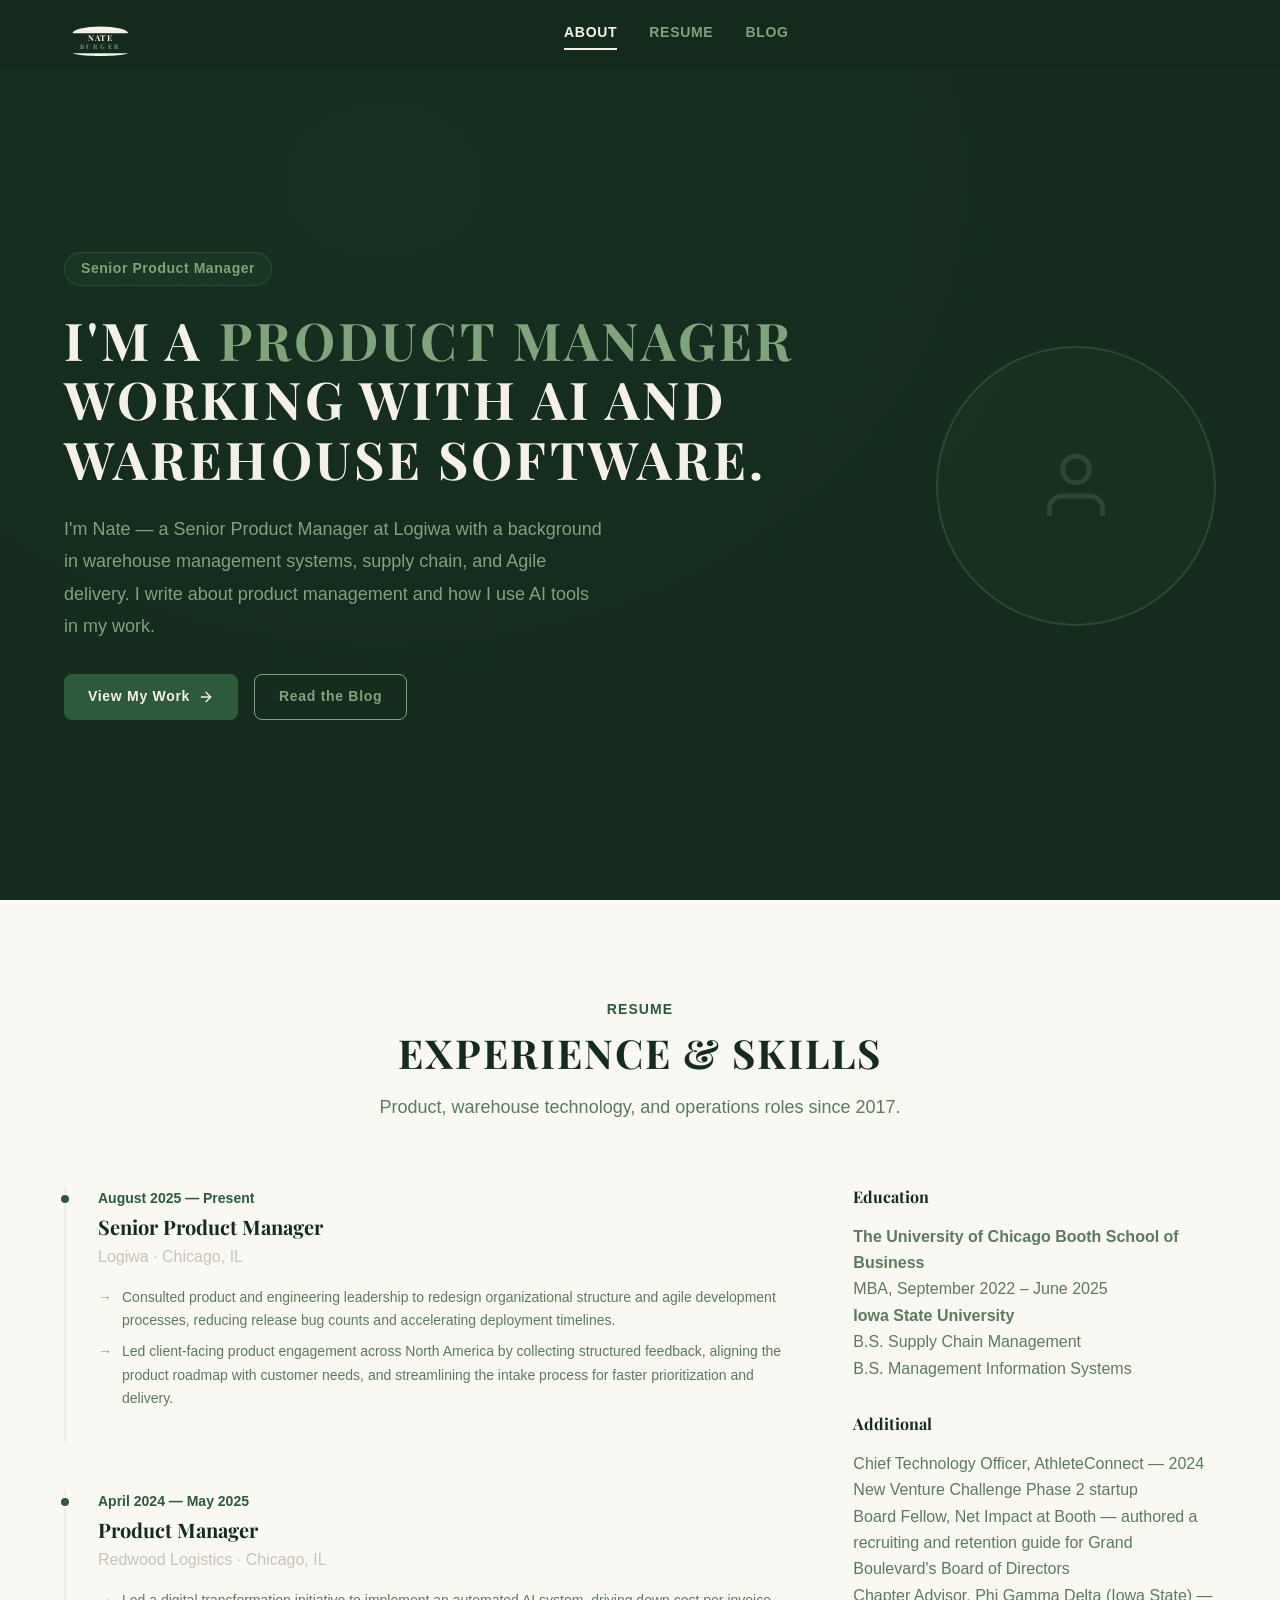
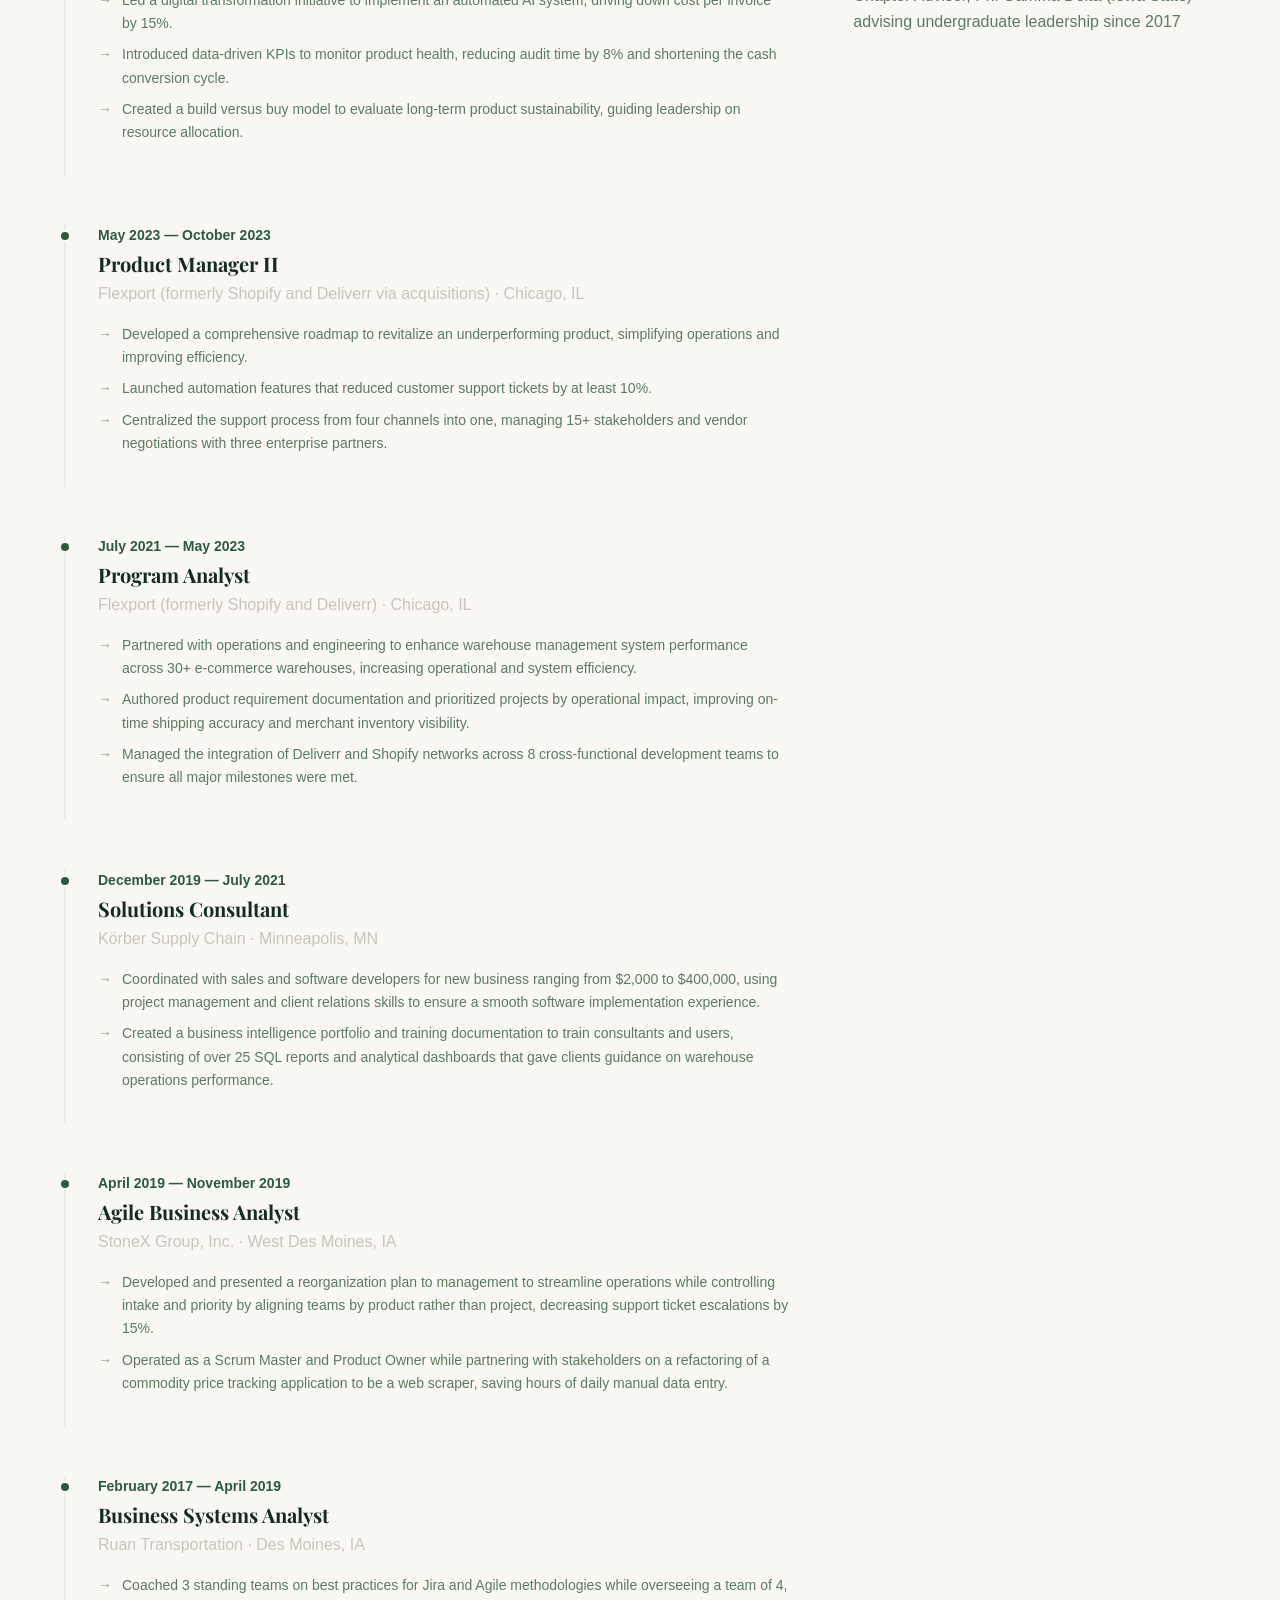
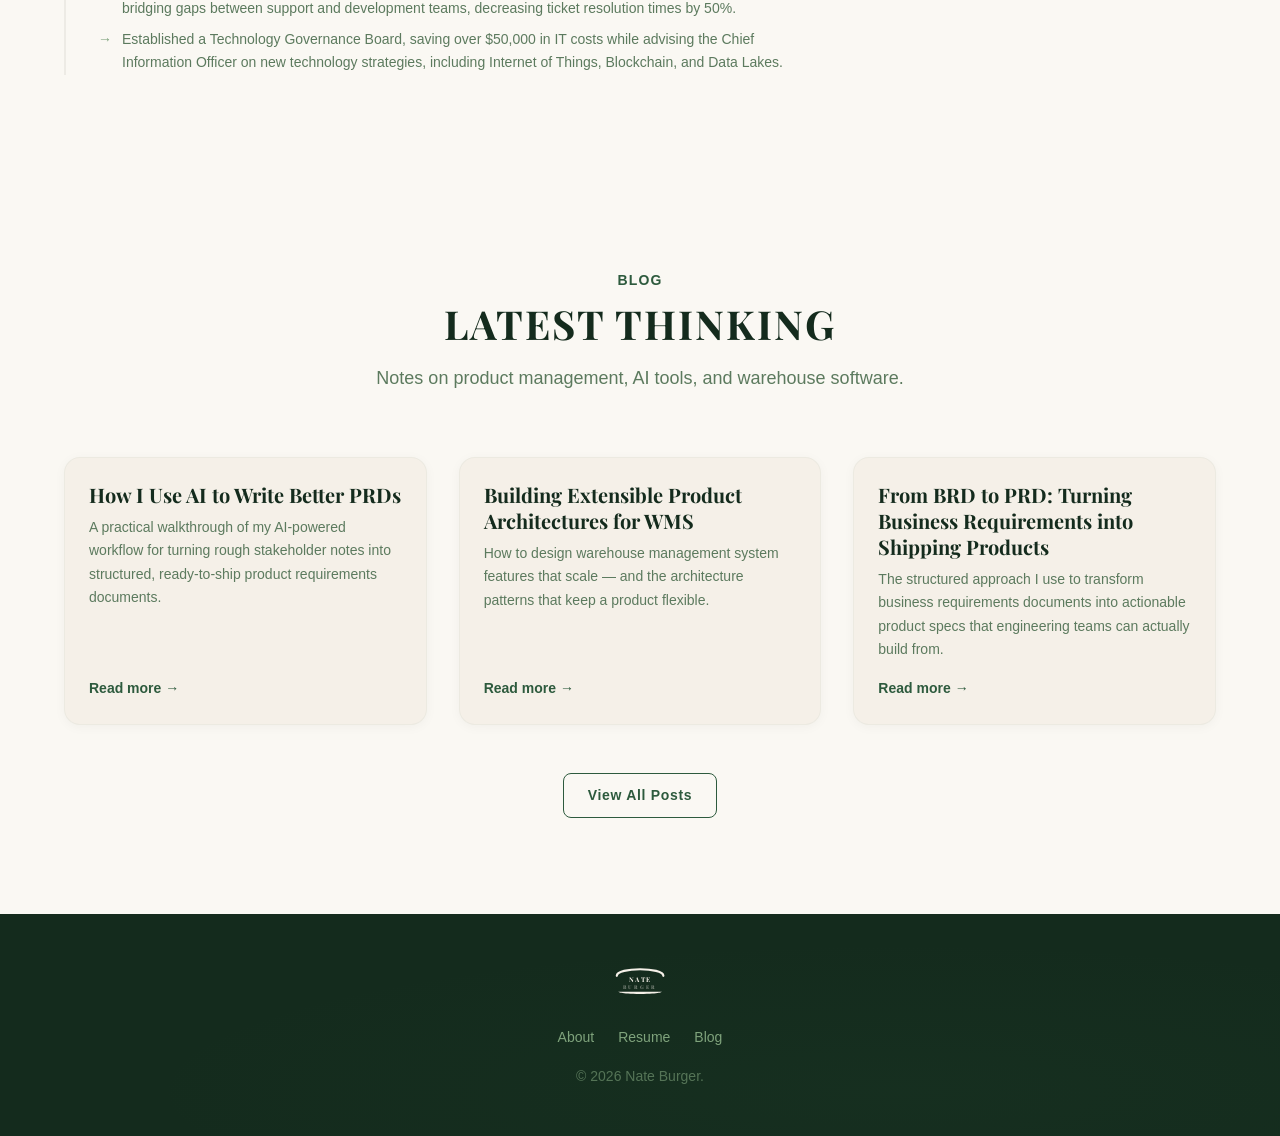
==== commit 00685a16: "Replace placeholder resume with real experience and education Co-Authored-By: Claude Sonnet 5.5 <nor" ====
--- a/index.html
+++ b/index.html
@@ -32,7 +32,7 @@
     "@type": "Person",
     "name": "Nate Burger",
     "url": "https://ndburger.github.io/testt/",
-    "jobTitle": "Product Manager",
+    "jobTitle": "Senior Product Manager",
     "description": "Product Manager specializing in AI product management, warehouse management systems, and workflow automation.",
     "knowsAbout": [
       "Product Management",
@@ -98,9 +98,9 @@
       <div class="container">
         <div class="hero-grid">
           <div class="hero-content fade-in">
-            <div class="hero-badge">Product Manager</div>
+            <div class="hero-badge">Senior Product Manager</div>
             <h1>I'm a <span class="highlight">product manager</span> working with AI and warehouse software.</h1>
-            <p class="hero-description">I'm Nate — a Product Manager specializing in workflow automation, requirements analysis, and warehouse management systems. I write about product management and how I use AI tools in my work.</p>
+            <p class="hero-description">I'm Nate — a Senior Product Manager at Logiwa with a background in warehouse management systems, supply chain, and Agile delivery. I write about product management and how I use AI tools in my work.</p>
             <div class="hero-cta">
               <a href="#experience" class="btn btn-primary">
                 View My Work
@@ -124,53 +124,100 @@
         <div class="section-header fade-in">
           <span class="section-label">Resume</span>
           <h2 class="section-title">Experience & Skills</h2>
-          <p class="section-subtitle">What I work on and the tools I use.</p>
+          <p class="section-subtitle">Product, warehouse technology, and operations roles since 2017.</p>
         </div>
 
         <div class="resume-grid">
-          <!-- Experience Timeline -->
           <div class="resume-main fade-in-left">
             <div class="experience-item">
+              <div class="experience-date">August 2025 — Present</div>
+              <h3 class="experience-role">Senior Product Manager</h3>
+              <p class="experience-company">Logiwa · Chicago, IL</p>
+              <ul>
+                <li>Consulted product and engineering leadership to redesign organizational structure and agile development processes, reducing release bug counts and accelerating deployment timelines.</li>
+                <li>Led client-facing product engagement across North America by collecting structured feedback, aligning the product roadmap with customer needs, and streamlining the intake process for faster prioritization and delivery.</li>
+              </ul>
+            </div>
+
+            <div class="experience-item">
+              <div class="experience-date">April 2024 — May 2025</div>
               <h3 class="experience-role">Product Manager</h3>
-              <p class="experience-company">Warehouse management systems</p>
-              <ul>
-                <li>Write product requirements (PRDs) and analyze business requirements for workflow automation features.</li>
-                <li>Work with engineering, design, and operations teams to deliver features.</li>
-                <li>Use AI tools to speed up requirements analysis and documentation.</li>
-              </ul>
-            </div>
-          </div>
-
-          <!-- Skills Sidebar -->
+              <p class="experience-company">Redwood Logistics · Chicago, IL</p>
+              <ul>
+                <li>Led a digital transformation initiative to implement an automated AI system, driving down cost per invoice by 15%.</li>
+                <li>Introduced data-driven KPIs to monitor product health, reducing audit time by 8% and shortening the cash conversion cycle.</li>
+                <li>Created a build versus buy model to evaluate long-term product sustainability, guiding leadership on resource allocation.</li>
+              </ul>
+            </div>
+
+            <div class="experience-item">
+              <div class="experience-date">May 2023 — October 2023</div>
+              <h3 class="experience-role">Product Manager II</h3>
+              <p class="experience-company">Flexport (formerly Shopify and Deliverr via acquisitions) · Chicago, IL</p>
+              <ul>
+                <li>Developed a comprehensive roadmap to revitalize an underperforming product, simplifying operations and improving efficiency.</li>
+                <li>Launched automation features that reduced customer support tickets by at least 10%.</li>
+                <li>Centralized the support process from four channels into one, managing 15+ stakeholders and vendor negotiations with three enterprise partners.</li>
+              </ul>
+            </div>
+
+            <div class="experience-item">
+              <div class="experience-date">July 2021 — May 2023</div>
+              <h3 class="experience-role">Program Analyst</h3>
+              <p class="experience-company">Flexport (formerly Shopify and Deliverr) · Chicago, IL</p>
+              <ul>
+                <li>Partnered with operations and engineering to enhance warehouse management system performance across 30+ e-commerce warehouses, increasing operational and system efficiency.</li>
+                <li>Authored product requirement documentation and prioritized projects by operational impact, improving on-time shipping accuracy and merchant inventory visibility.</li>
+                <li>Managed the integration of Deliverr and Shopify networks across 8 cross-functional development teams to ensure all major milestones were met.</li>
+              </ul>
+            </div>
+
+            <div class="experience-item">
+              <div class="experience-date">December 2019 — July 2021</div>
+              <h3 class="experience-role">Solutions Consultant</h3>
+              <p class="experience-company">Körber Supply Chain · Minneapolis, MN</p>
+              <ul>
+                <li>Coordinated with sales and software developers for new business ranging from $2,000 to $400,000, using project management and client relations skills to ensure a smooth software implementation experience.</li>
+                <li>Created a business intelligence portfolio and training documentation to train consultants and users, consisting of over 25 SQL reports and analytical dashboards that gave clients guidance on warehouse operations performance.</li>
+              </ul>
+            </div>
+
+            <div class="experience-item">
+              <div class="experience-date">April 2019 — November 2019</div>
+              <h3 class="experience-role">Agile Business Analyst</h3>
+              <p class="experience-company">StoneX Group, Inc. · West Des Moines, IA</p>
+              <ul>
+                <li>Developed and presented a reorganization plan to management to streamline operations while controlling intake and priority by aligning teams by product rather than project, decreasing support ticket escalations by 15%.</li>
+                <li>Operated as a Scrum Master and Product Owner while partnering with stakeholders on a refactoring of a commodity price tracking application to be a web scraper, saving hours of daily manual data entry.</li>
+              </ul>
+            </div>
+
+            <div class="experience-item">
+              <div class="experience-date">February 2017 — April 2019</div>
+              <h3 class="experience-role">Business Systems Analyst</h3>
+              <p class="experience-company">Ruan Transportation · Des Moines, IA</p>
+              <ul>
+                <li>Coached 3 standing teams on best practices for Jira and Agile methodologies while overseeing a team of 4, bridging gaps between support and development teams, decreasing ticket resolution times by 50%.</li>
+                <li>Established a Technology Governance Board, saving over $50,000 in IT costs while advising the Chief Information Officer on new technology strategies, including Internet of Things, Blockchain, and Data Lakes.</li>
+              </ul>
+            </div>
+
+          </div>
+
           <div class="resume-sidebar fade-in-right">
             <div class="skills-group">
-              <h3>Product & Strategy</h3>
-              <div class="skill-tags">
-                <span class="skill-tag">Product Management</span>
-                <span class="skill-tag">PRD / BRD Analysis</span>
-                <span class="skill-tag">Workflow Automation</span>
-                <span class="skill-tag">Extensible System Design</span>
-              </div>
+              <h3>Education</h3>
+              <p><strong>The University of Chicago Booth School of Business</strong><br>MBA, September 2022 – June 2025</p>
+              <p><strong>Iowa State University</strong><br>B.S. Supply Chain Management<br>B.S. Management Information Systems</p>
             </div>
 
             <div class="skills-group">
-              <h3>Domain Expertise</h3>
-              <div class="skill-tags">
-                <span class="skill-tag">Warehouse Management Systems</span>
-                <span class="skill-tag">API Integrations</span>
-                <span class="skill-tag">E-commerce Fulfillment</span>
-                <span class="skill-tag">3PL Operations</span>
-              </div>
-            </div>
-
-            <div class="skills-group">
-              <h3>Technical</h3>
-              <div class="skill-tags">
-                <span class="skill-tag">AI-Assisted Development</span>
-                <span class="skill-tag">Frontend Prototyping</span>
-                <span class="skill-tag">HTML / CSS / JS</span>
-                <span class="skill-tag">SQL & Data Analysis</span>
-              </div>
+              <h3>Additional</h3>
+              <ul>
+                <li>Chief Technology Officer, AthleteConnect — 2024 New Venture Challenge Phase 2 startup</li>
+                <li>Board Fellow, Net Impact at Booth — authored a recruiting and retention guide for Grand Boulevard's Board of Directors</li>
+                <li>Chapter Advisor, Phi Gamma Delta (Iowa State) — advising undergraduate leadership since 2017</li>
+              </ul>
             </div>
           </div>
         </div>
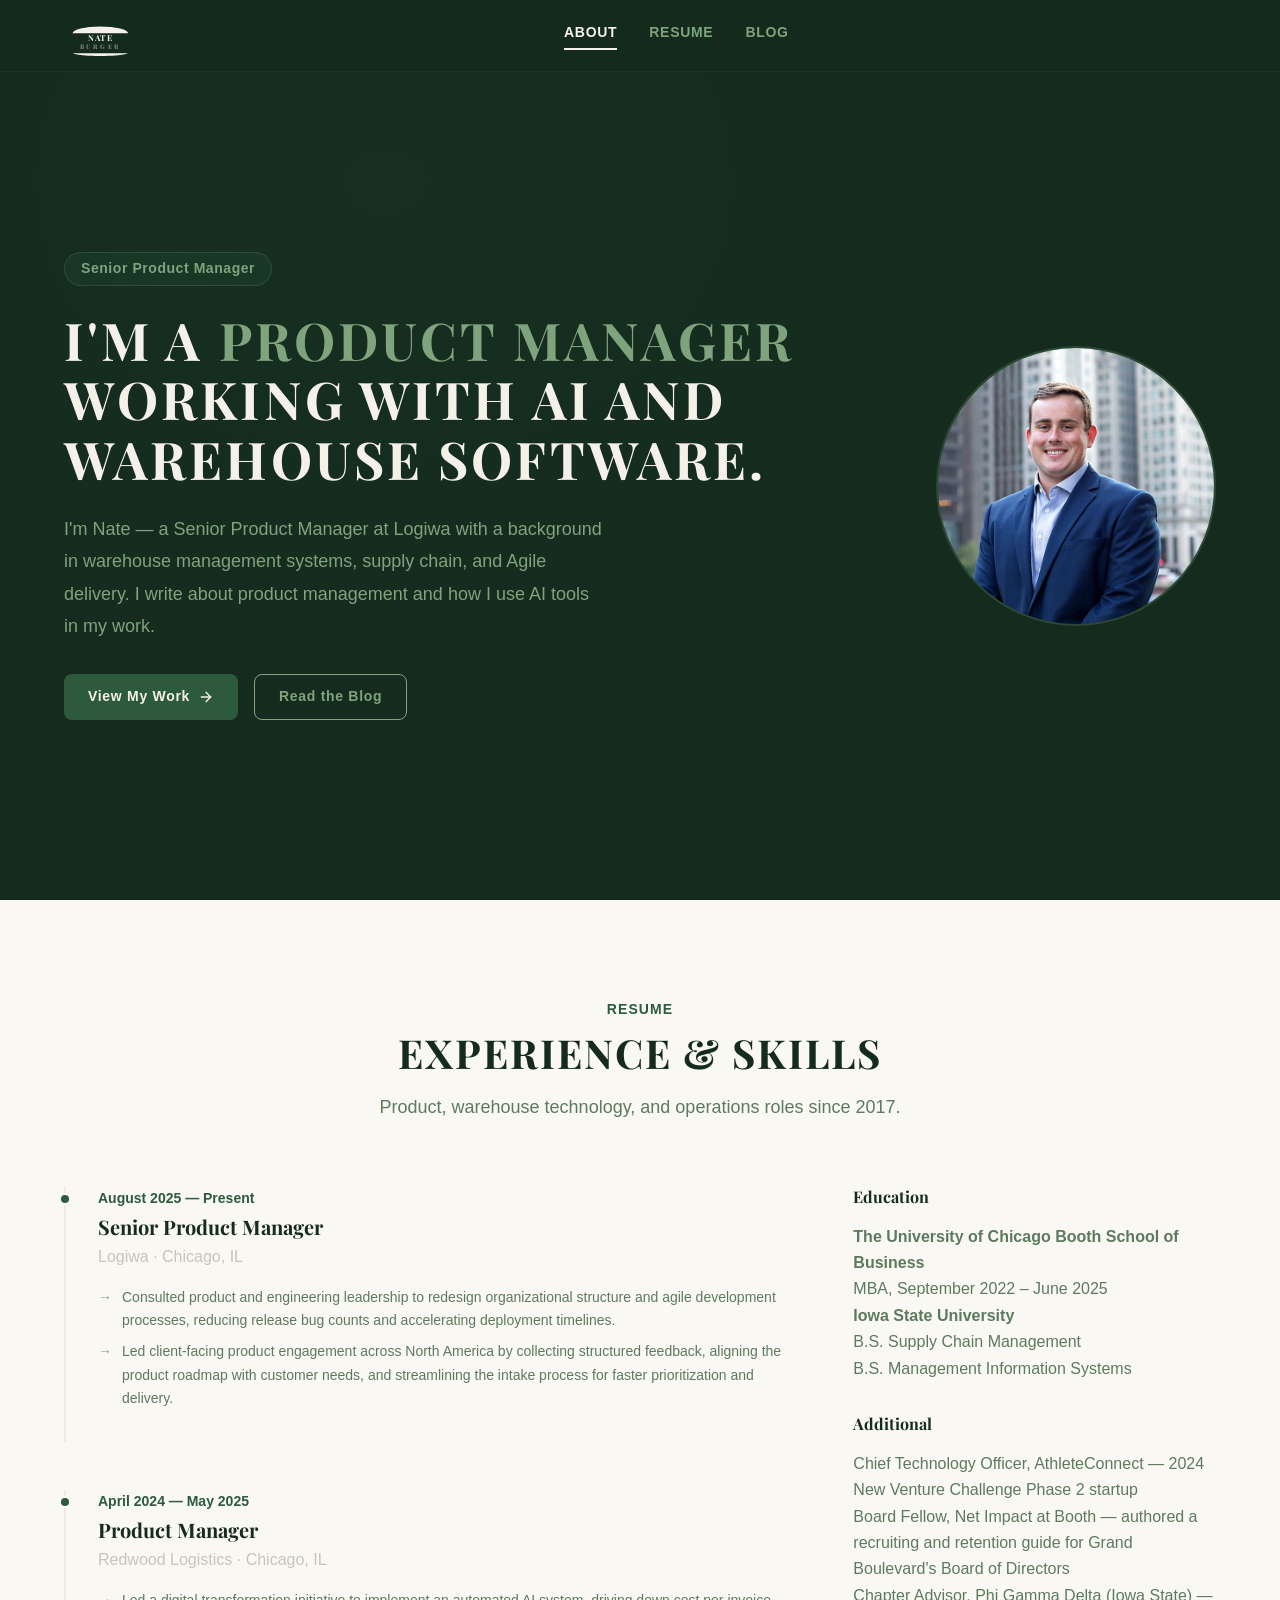
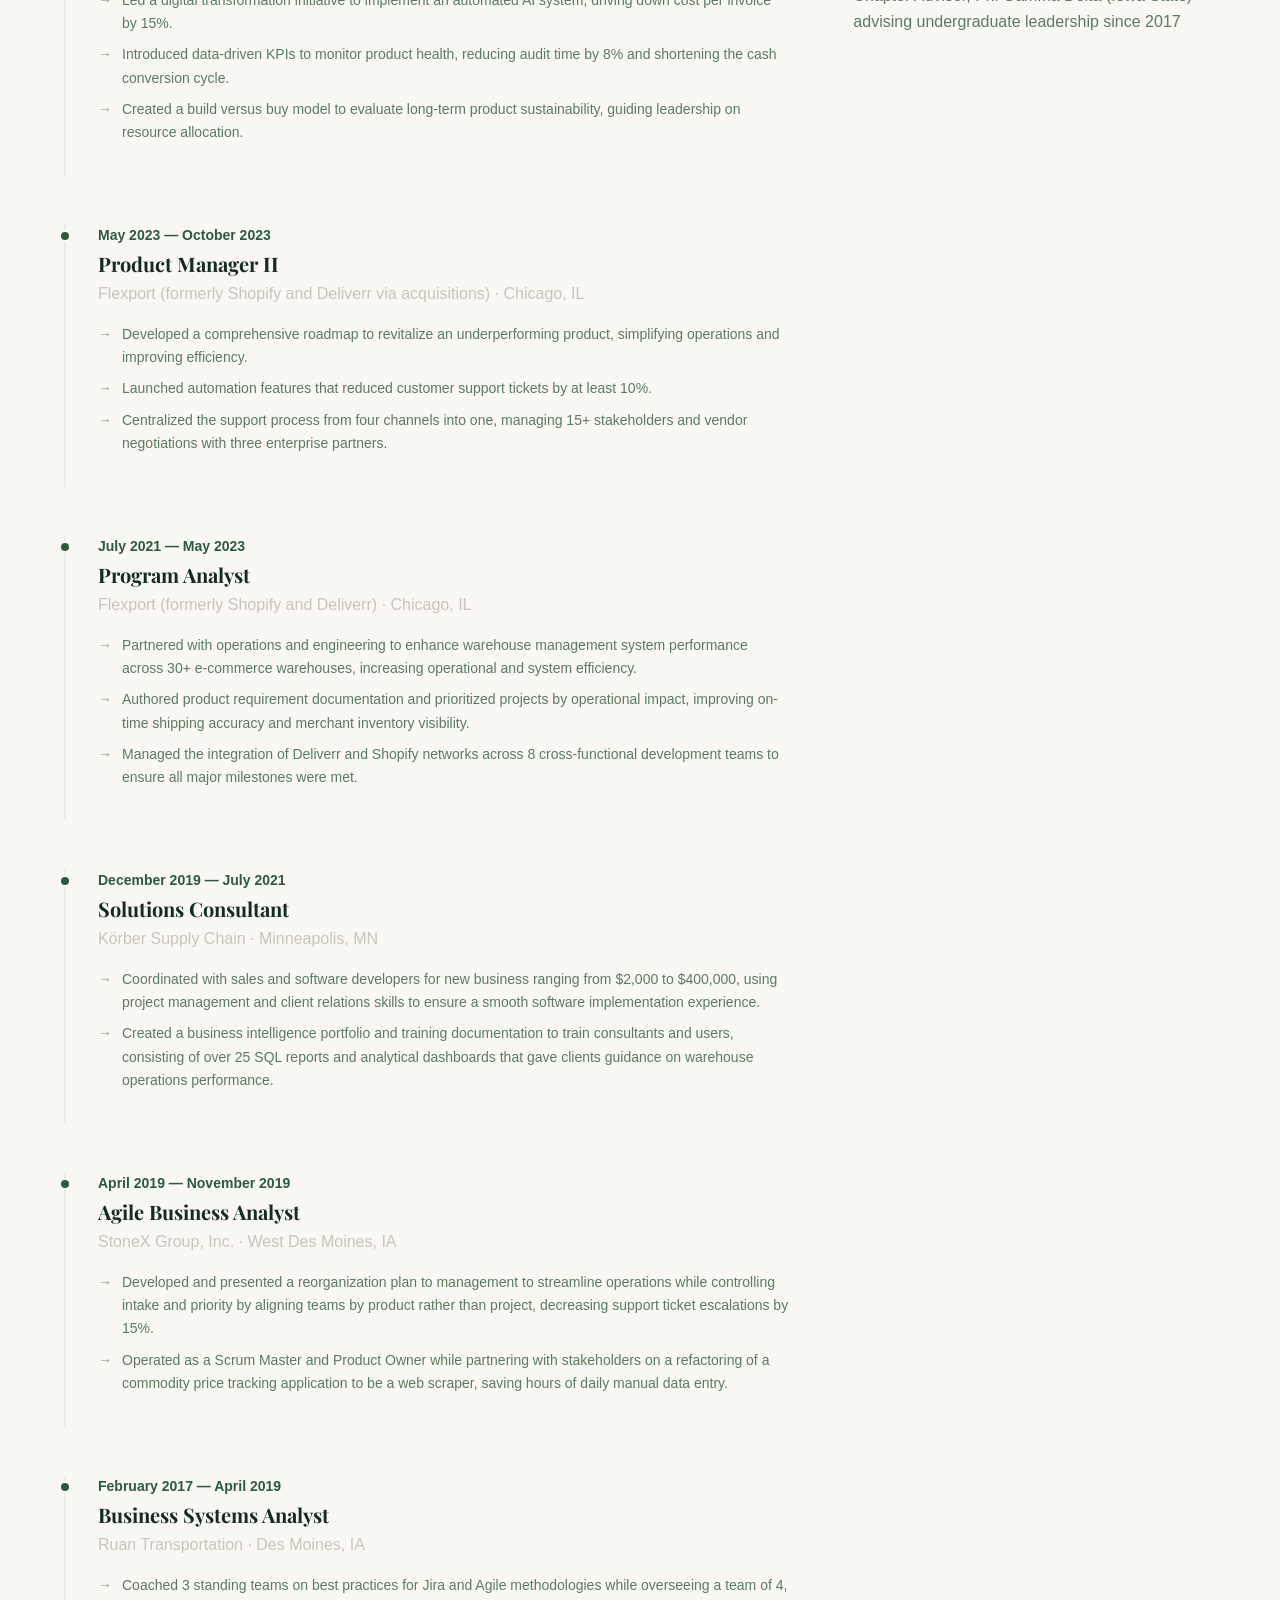
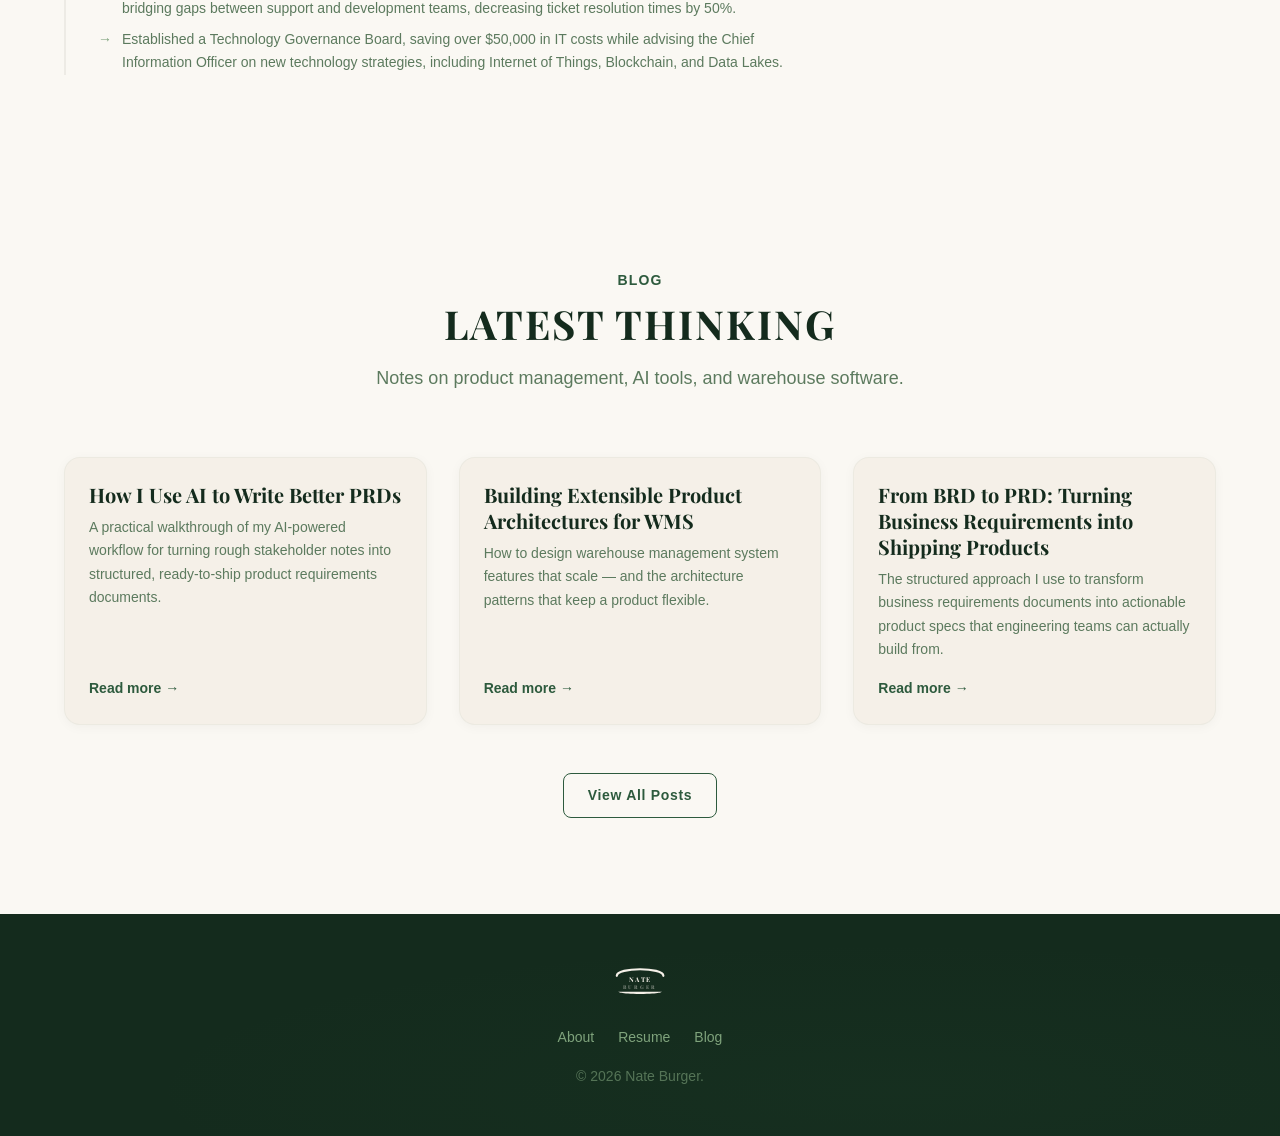
==== commit f5432c54: "Add real headshot to homepage hero Co-Authored-By: Claude Sonnet 5.5 <noreply@anthropic.com> Claude-" ====
--- a/index.html
+++ b/index.html
@@ -110,8 +110,8 @@
             </div>
           </div>
           <div class="hero-image fade-in">
-            <div class="headshot-placeholder" role="img" aria-label="Nate Burger headshot">
-              <svg viewBox="0 0 24 24" fill="none" stroke="currentColor" stroke-width="1.5"><path d="M20 21v-2a4 4 0 0 0-4-4H8a4 4 0 0 0-4 4v2"/><circle cx="12" cy="7" r="4"/></svg>
+            <div class="headshot-placeholder">
+              <img src="assets/images/nate-burger-headshot.jpg" alt="Nate Burger, Senior Product Manager, smiling in a navy blazer with Chicago buildings behind him" width="640" height="640" fetchpriority="high">
             </div>
           </div>
         </div>
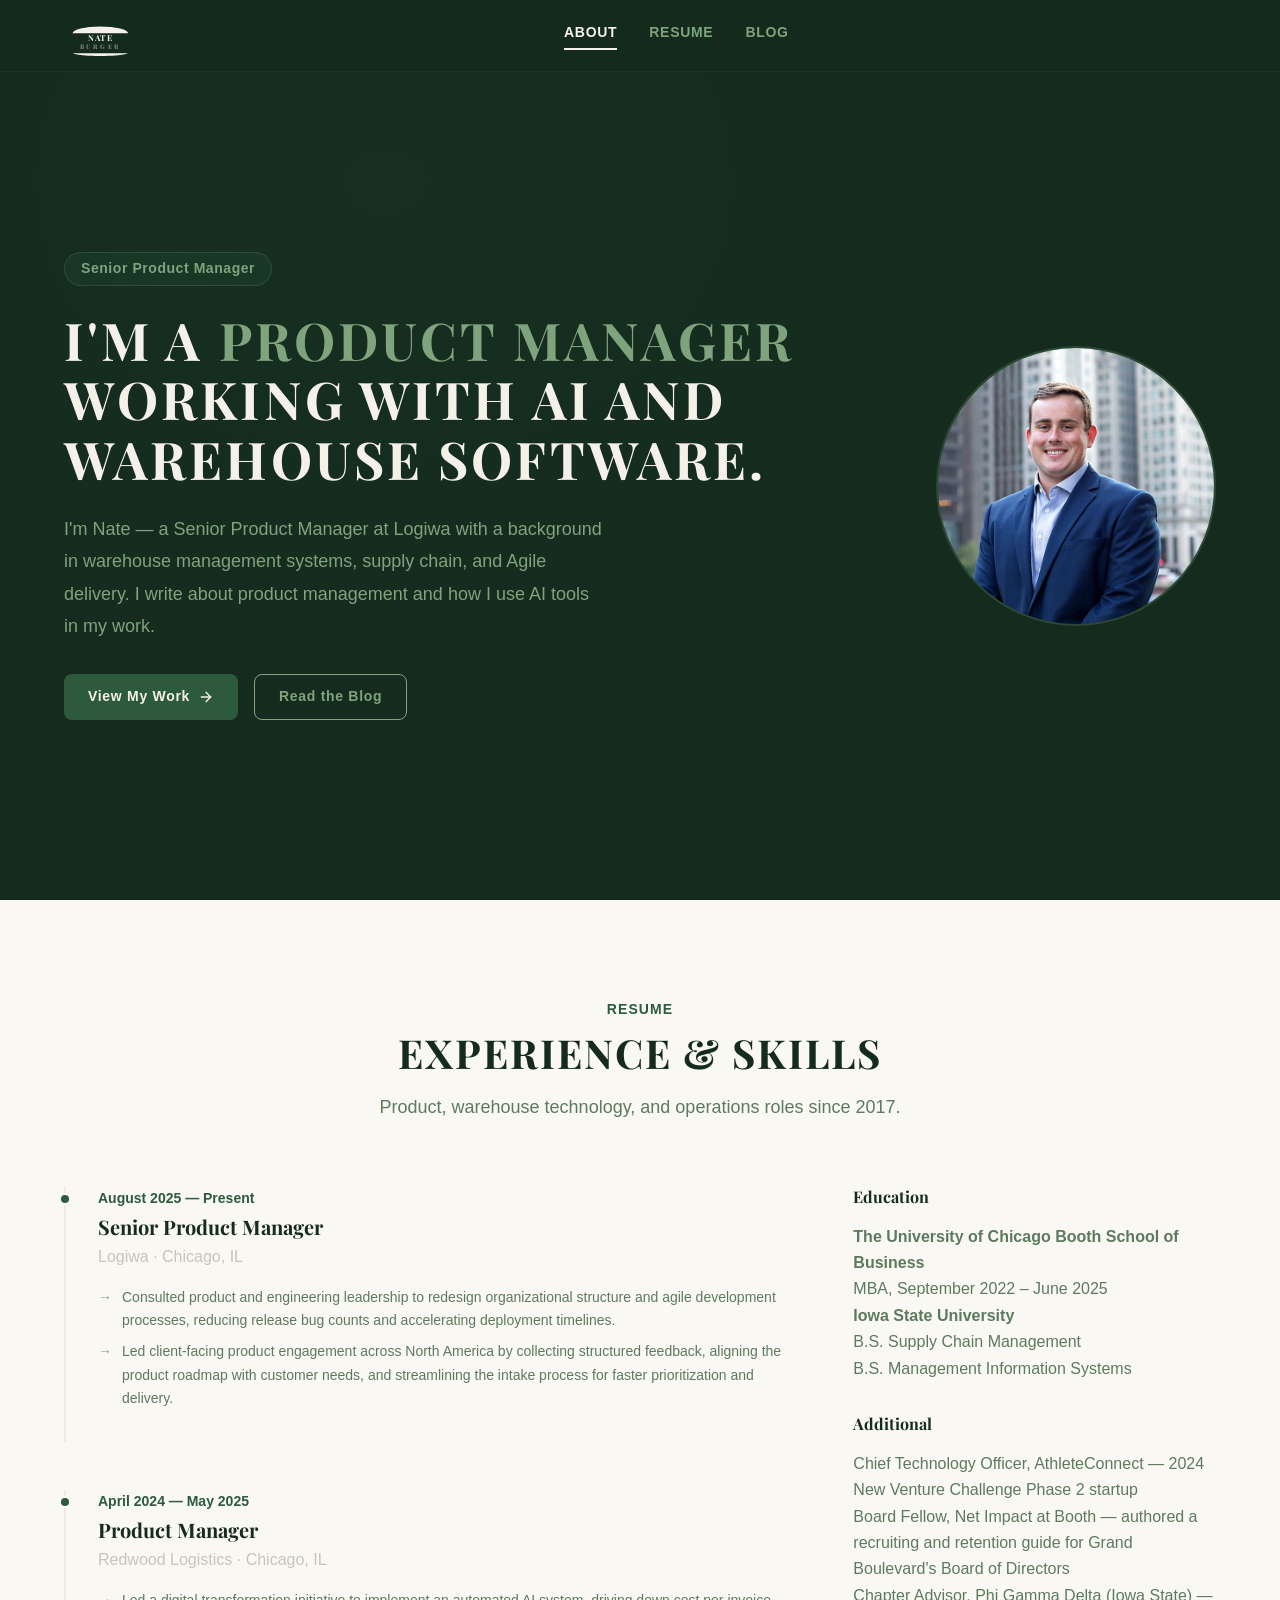
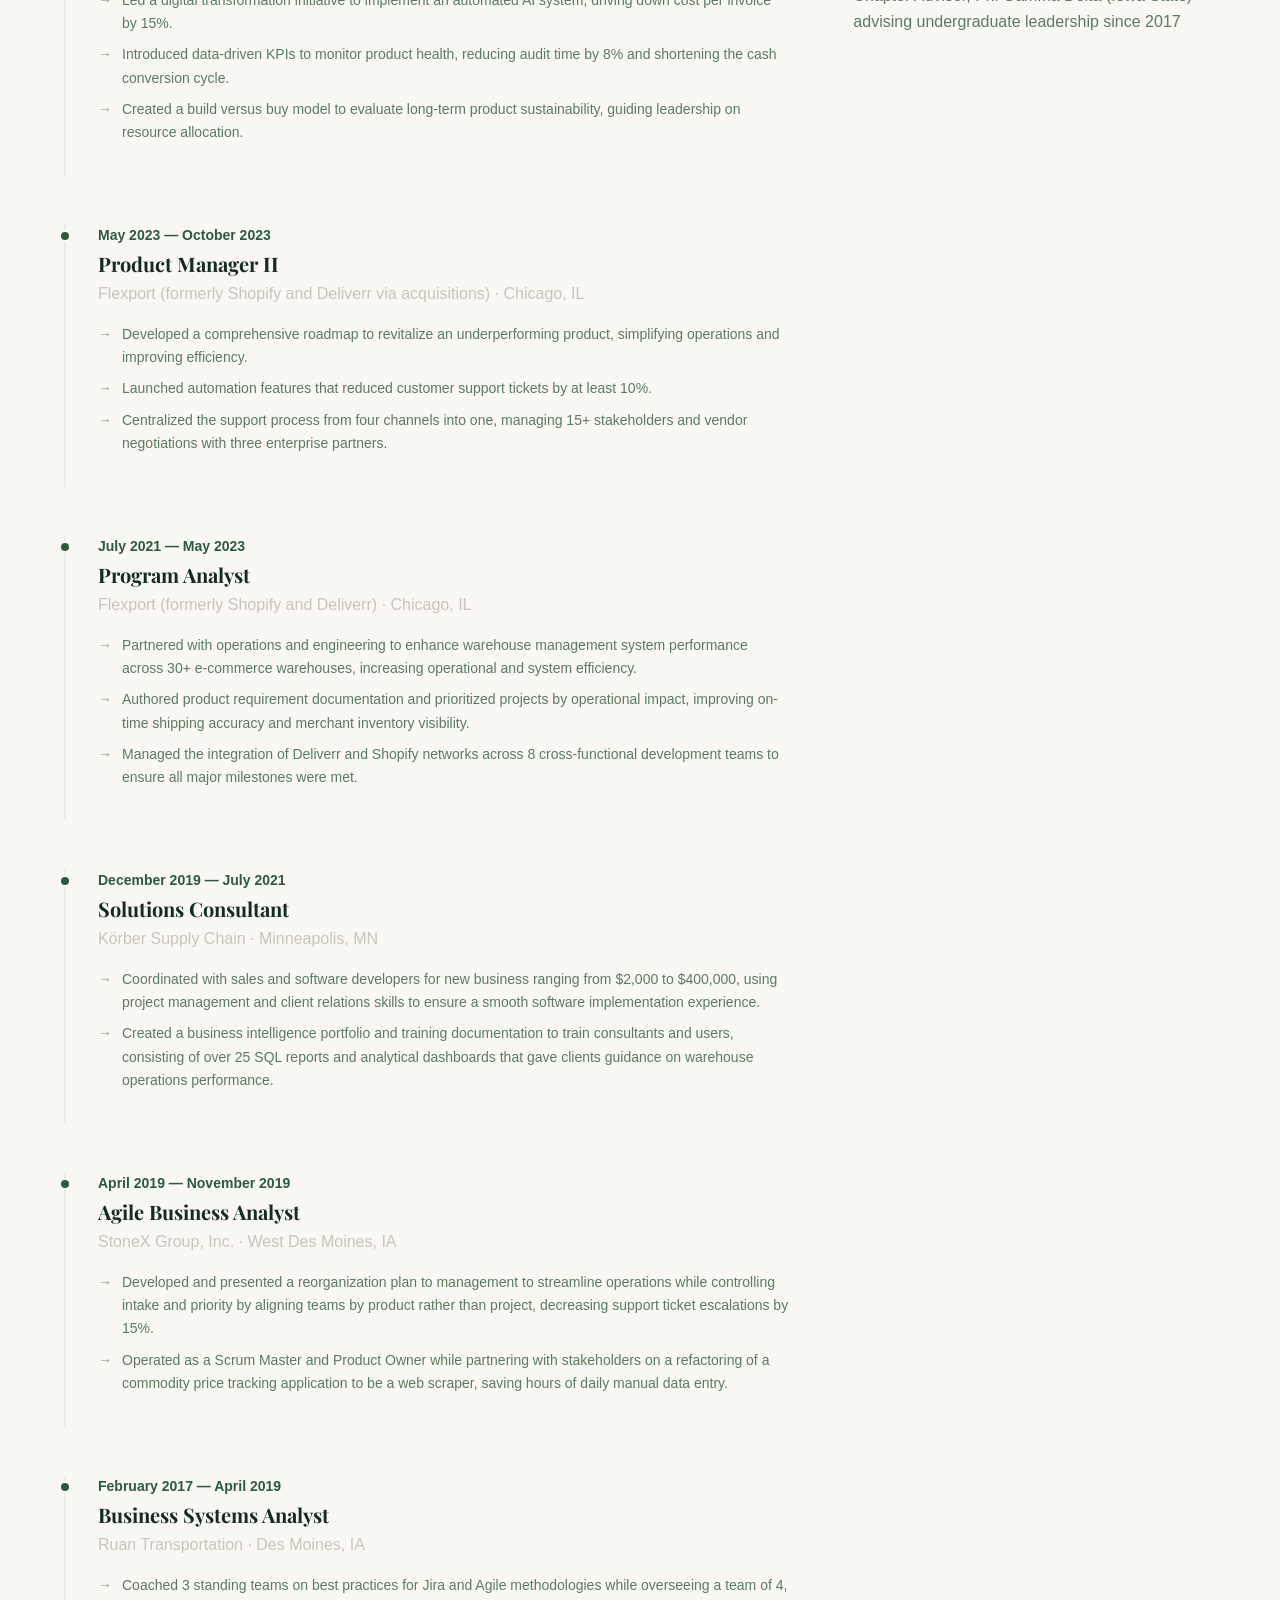
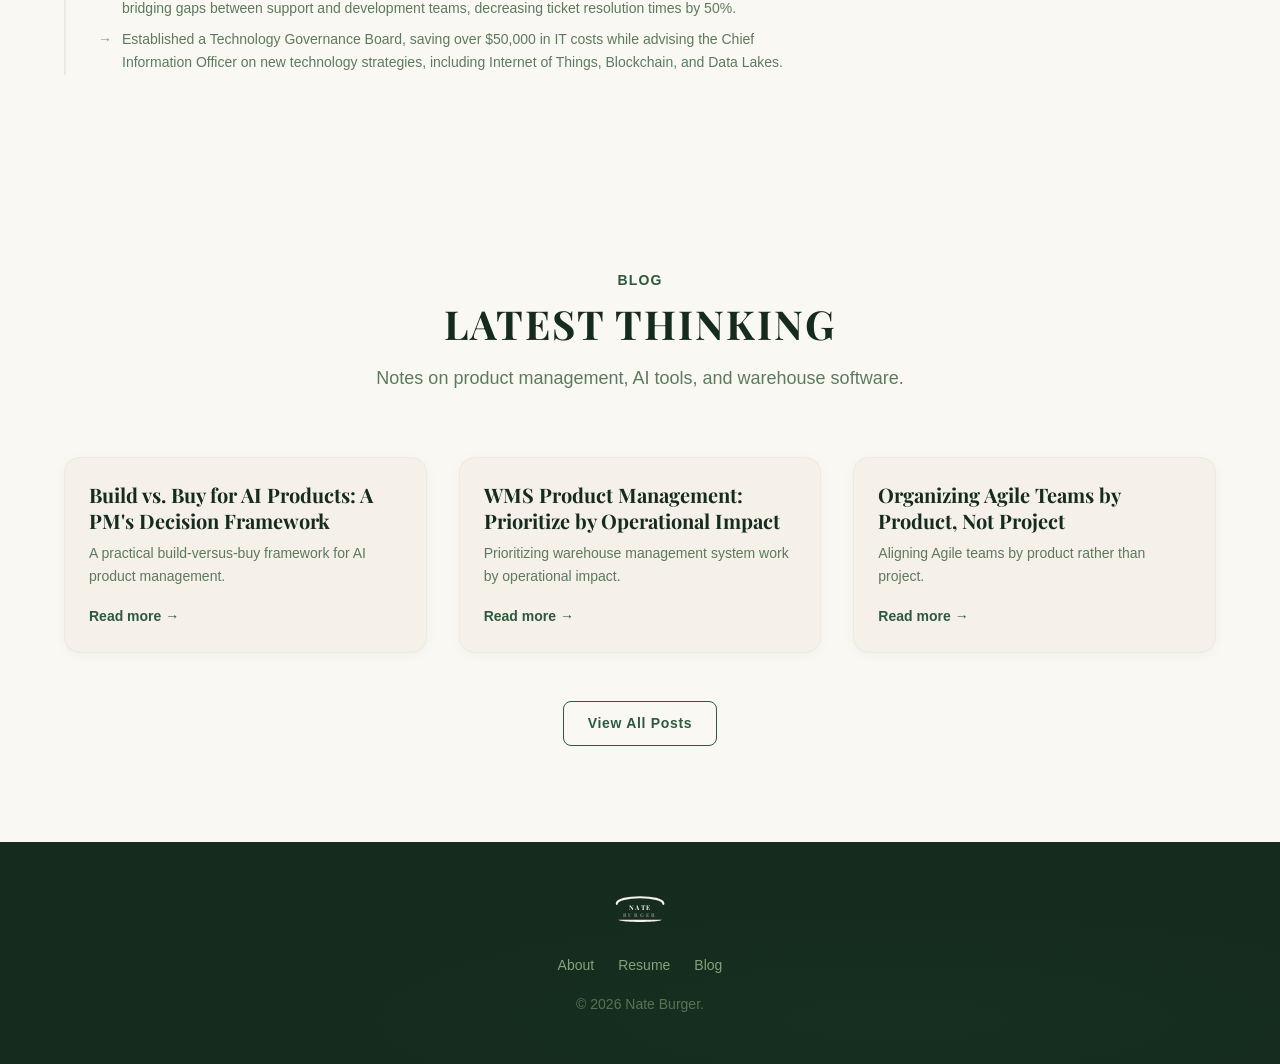
==== commit ccc83f98: "Rewrite blog posts around real experience from resume Co-Authored-By: Claude Sonnet 5.5 <noreply@ant" ====
--- a/index.html
+++ b/index.html
@@ -234,23 +234,23 @@
         </div>
 
         <div class="blog-grid stagger">
-          <article class="blog-card fade-in" style="--i: 0">
-            <h3><a href="blog/ai-powered-prds.html">How I Use AI to Write Better PRDs</a></h3>
-            <p class="blog-card-excerpt">A practical walkthrough of my AI-powered workflow for turning rough stakeholder notes into structured, ready-to-ship product requirements documents.</p>
-            <a href="blog/ai-powered-prds.html" class="blog-card-link">Read more</a>
-          </article>
-
-          <article class="blog-card fade-in" style="--i: 1">
-            <h3><a href="blog/extensible-product-architectures.html">Building Extensible Product Architectures for WMS</a></h3>
-            <p class="blog-card-excerpt">How to design warehouse management system features that scale — and the architecture patterns that keep a product flexible.</p>
-            <a href="blog/extensible-product-architectures.html" class="blog-card-link">Read more</a>
-          </article>
-
-          <article class="blog-card fade-in" style="--i: 2">
-            <h3><a href="blog/brad-to-prd-framework.html">From BRD to PRD: Turning Business Requirements into Shipping Products</a></h3>
-            <p class="blog-card-excerpt">The structured approach I use to transform business requirements documents into actionable product specs that engineering teams can actually build from.</p>
-            <a href="blog/brad-to-prd-framework.html" class="blog-card-link">Read more</a>
-          </article>
+        <article class="blog-card fade-in" style="--i: 0">
+          <h3><a href="blog/build-vs-buy-ai-product-decisions.html">Build vs. Buy for AI Products: A PM's Decision Framework</a></h3>
+          <p class="blog-card-excerpt">A practical build-versus-buy framework for AI product management.</p>
+          <a href="blog/build-vs-buy-ai-product-decisions.html" class="blog-card-link">Read more</a>
+        </article>
+
+        <article class="blog-card fade-in" style="--i: 1">
+          <h3><a href="blog/wms-product-management-prioritization.html">WMS Product Management: Prioritize by Operational Impact</a></h3>
+          <p class="blog-card-excerpt">Prioritizing warehouse management system work by operational impact.</p>
+          <a href="blog/wms-product-management-prioritization.html" class="blog-card-link">Read more</a>
+        </article>
+
+        <article class="blog-card fade-in" style="--i: 2">
+          <h3><a href="blog/agile-teams-organized-by-product.html">Organizing Agile Teams by Product, Not Project</a></h3>
+          <p class="blog-card-excerpt">Aligning Agile teams by product rather than project.</p>
+          <a href="blog/agile-teams-organized-by-product.html" class="blog-card-link">Read more</a>
+        </article>
         </div>
 
         <div class="blog-view-all fade-in">
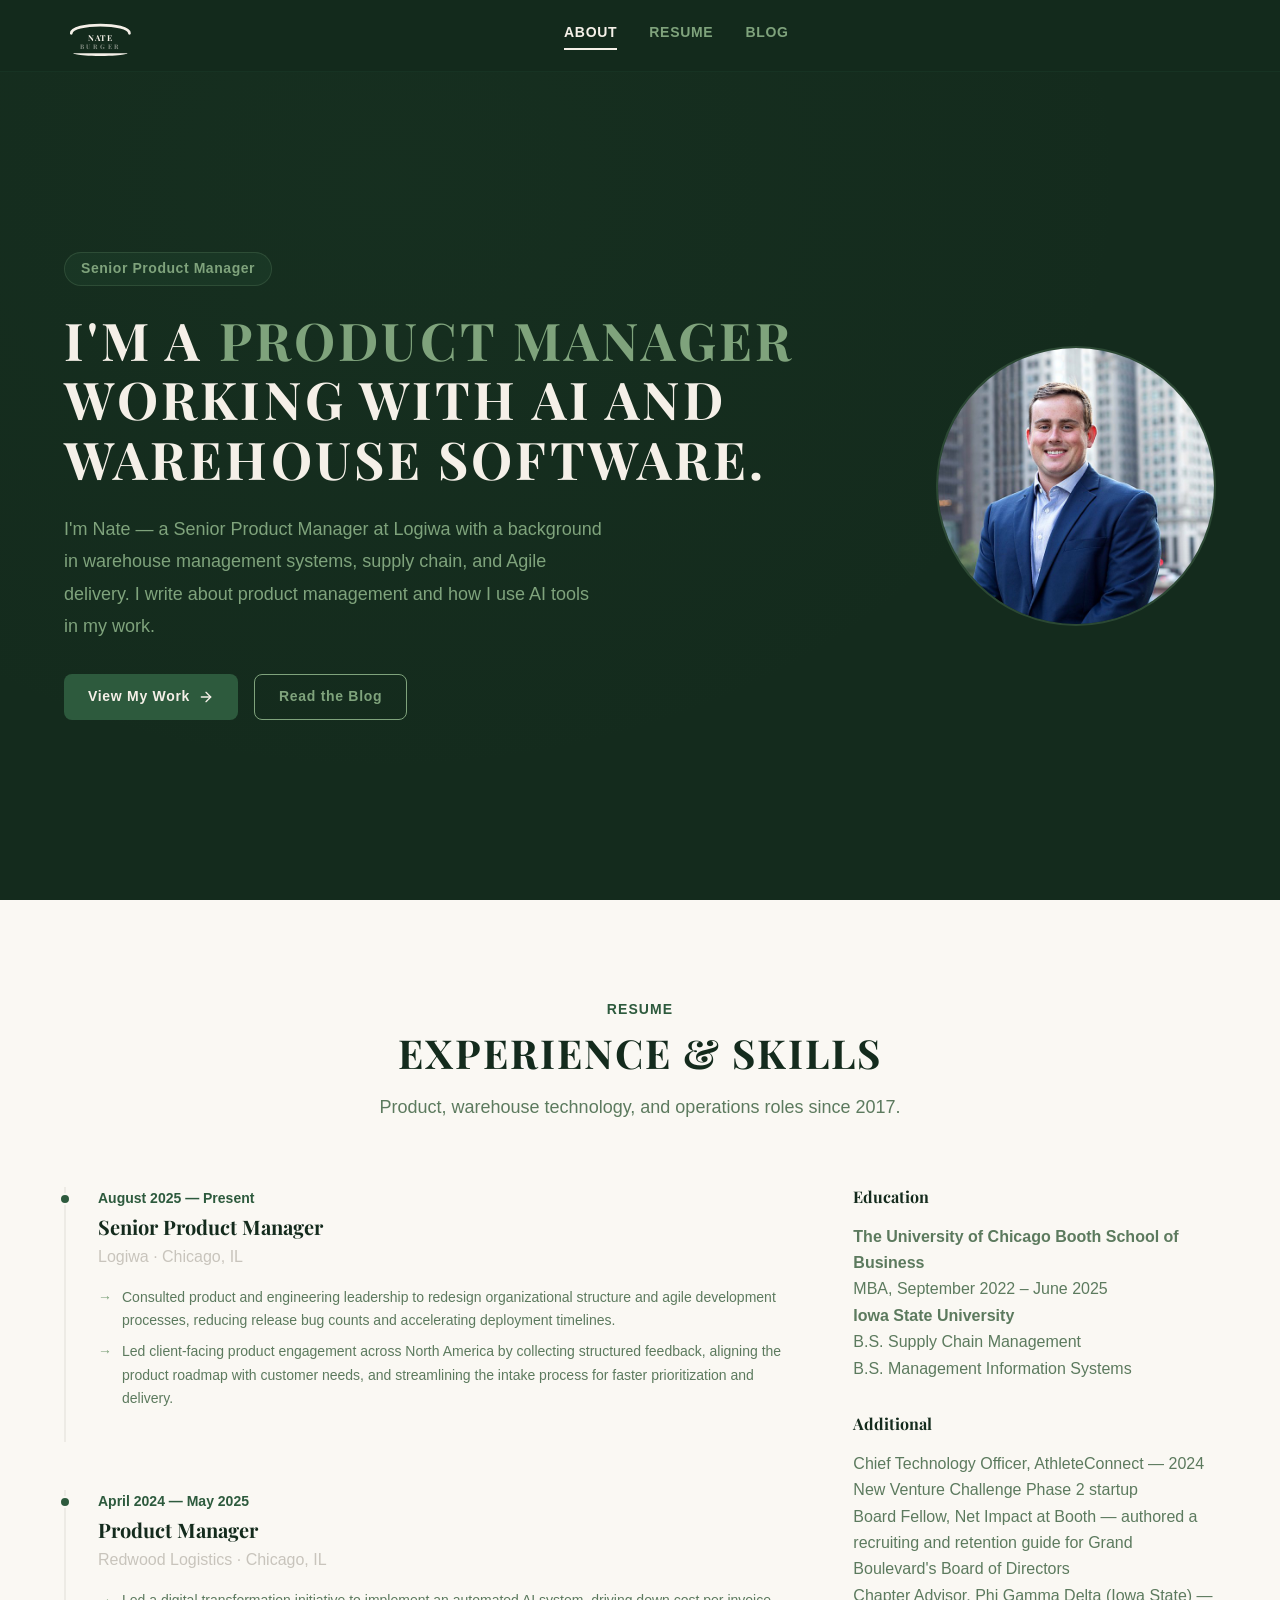
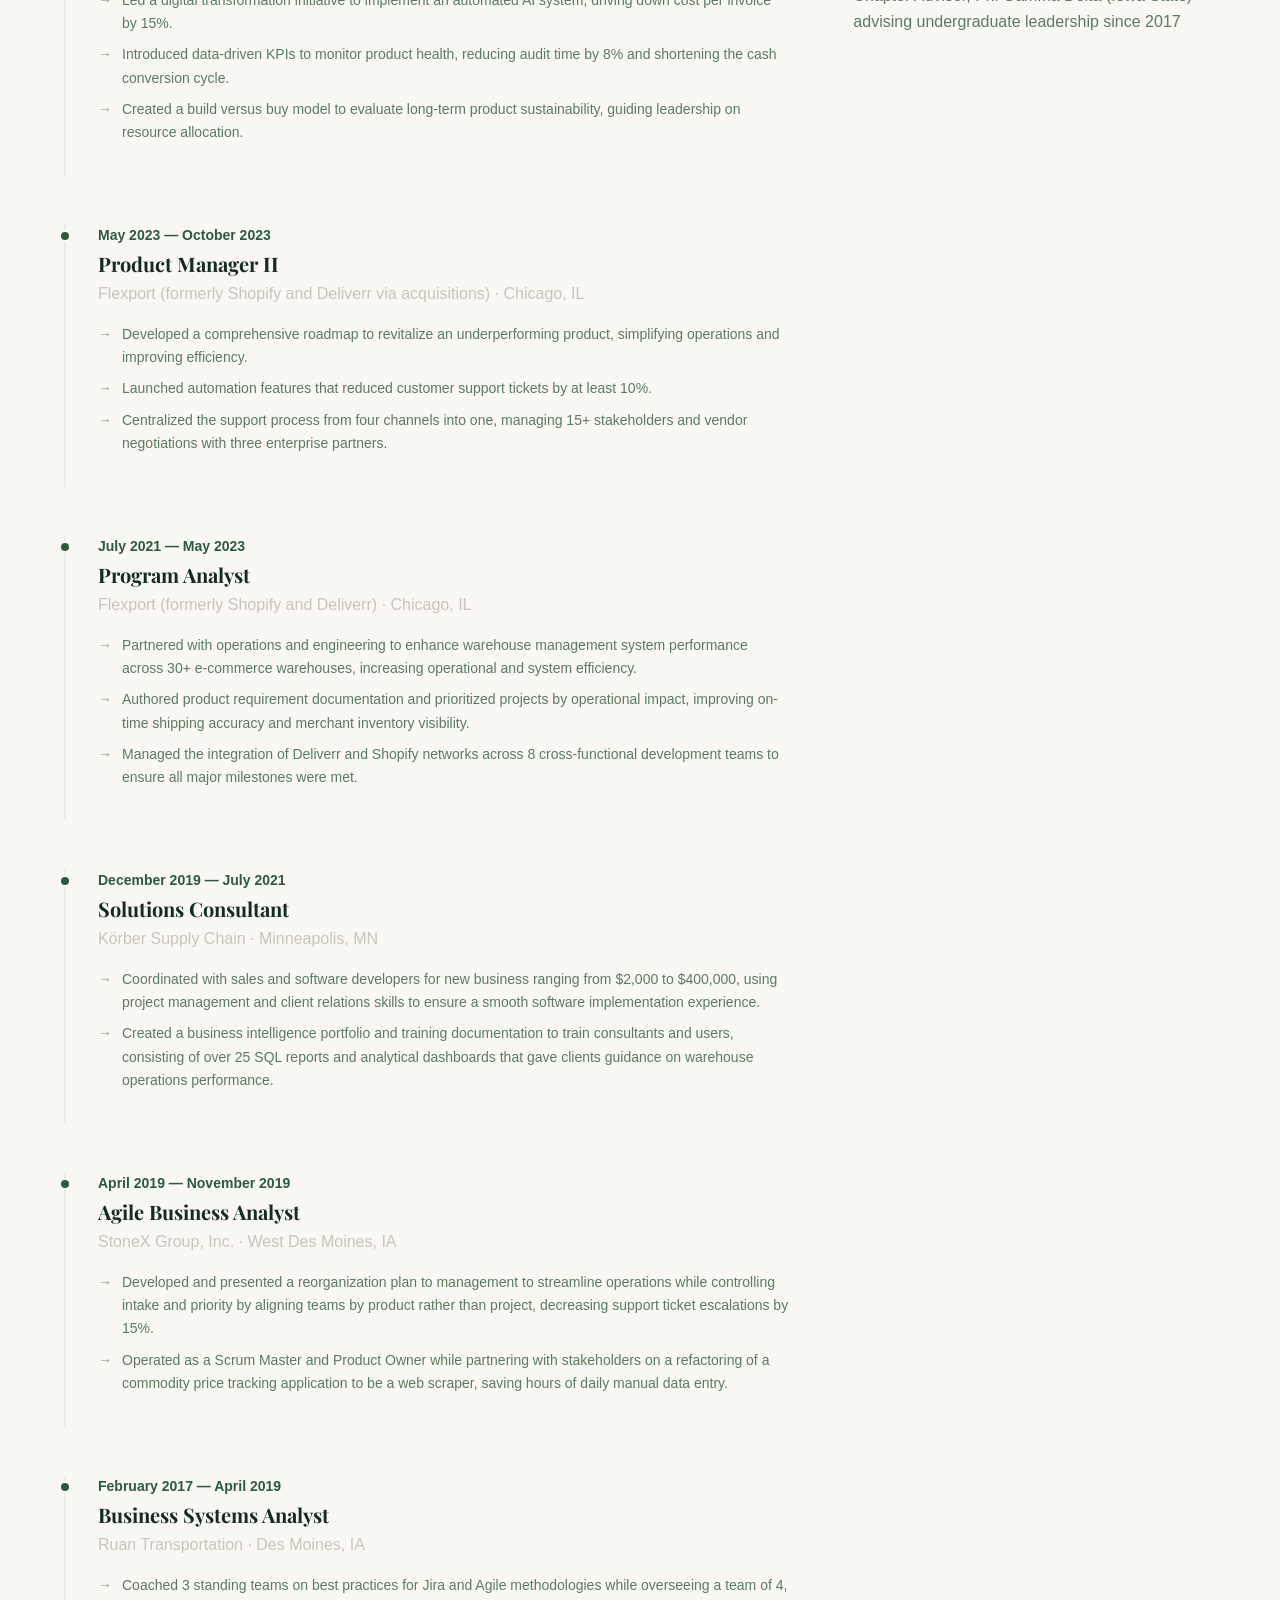
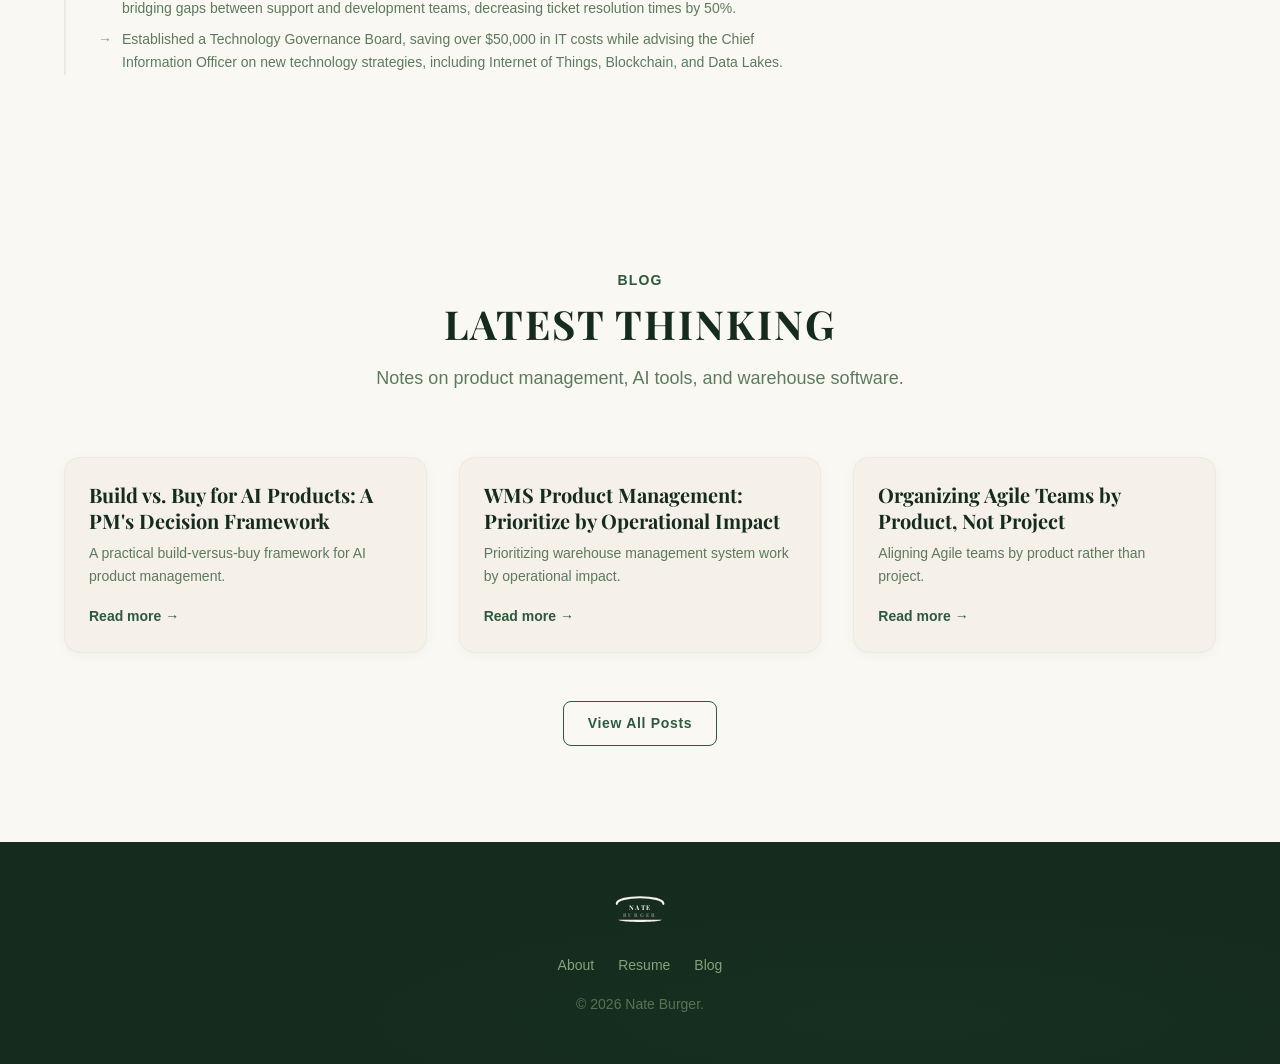
==== commit d1b2eee3: "Fix logo rendering when header switches between dark and light The logo's arc is a stroked path, but" ====
--- a/index.html
+++ b/index.html
@@ -62,10 +62,10 @@
       <a href="/" class="logo" aria-label="Nate Burger — Home">
         <!-- Burger Stack Mark -->
         <svg viewBox="0 0 80 44" aria-hidden="true" class="logo-mark">
-          <path class="logo-fill" d="M8 19 C8 7, 72 7, 72 19" stroke="currentColor" stroke-width="3" fill="none" stroke-linecap="round"/>
-          <text class="logo-fill" x="40" y="28" text-anchor="middle" font-family="'Larken','Playfair Display',Georgia,serif" font-weight="700" font-size="9" letter-spacing="1.5" fill="currentColor">NATE</text>
-          <text class="logo-fill" x="40" y="36.5" text-anchor="middle" font-family="'Larken','Playfair Display',Georgia,serif" font-weight="700" font-size="7" letter-spacing="3" fill="currentColor" opacity="0.5">BURGER</text>
-          <path class="logo-fill" d="M10 41 L70 41 C70 41, 68 44, 40 44 C12 44, 10 41, 10 41Z" fill="currentColor"/>
+          <path d="M8 19 C8 7, 72 7, 72 19" stroke="currentColor" stroke-width="3" fill="none" stroke-linecap="round"/>
+          <text x="40" y="28" text-anchor="middle" font-family="'Larken','Playfair Display',Georgia,serif" font-weight="700" font-size="9" letter-spacing="1.5" fill="currentColor">NATE</text>
+          <text x="40" y="36.5" text-anchor="middle" font-family="'Larken','Playfair Display',Georgia,serif" font-weight="700" font-size="7" letter-spacing="3" fill="currentColor" opacity="0.5">BURGER</text>
+          <path d="M10 41 L70 41 C70 41, 68 44, 40 44 C12 44, 10 41, 10 41Z" fill="currentColor"/>
         </svg>
       </a>
 
--- a/assets/css/styles.css
+++ b/assets/css/styles.css
@@ -243,8 +243,15 @@
   width: auto;
 }
 
-.site-header.header-dark .logo svg .logo-fill {
-  fill: var(--color-cream);
+/* Logo uses currentColor for both stroke (arc) and fill (text, bottom bun),
+   so switching the header theme only needs to change `color`. */
+.logo {
+  transition: color var(--transition-base);
+}
+
+.site-header.header-dark .logo,
+.site-header.header-dark .logo:hover {
+  color: var(--color-cream);
 }
 
 .nav-links {
